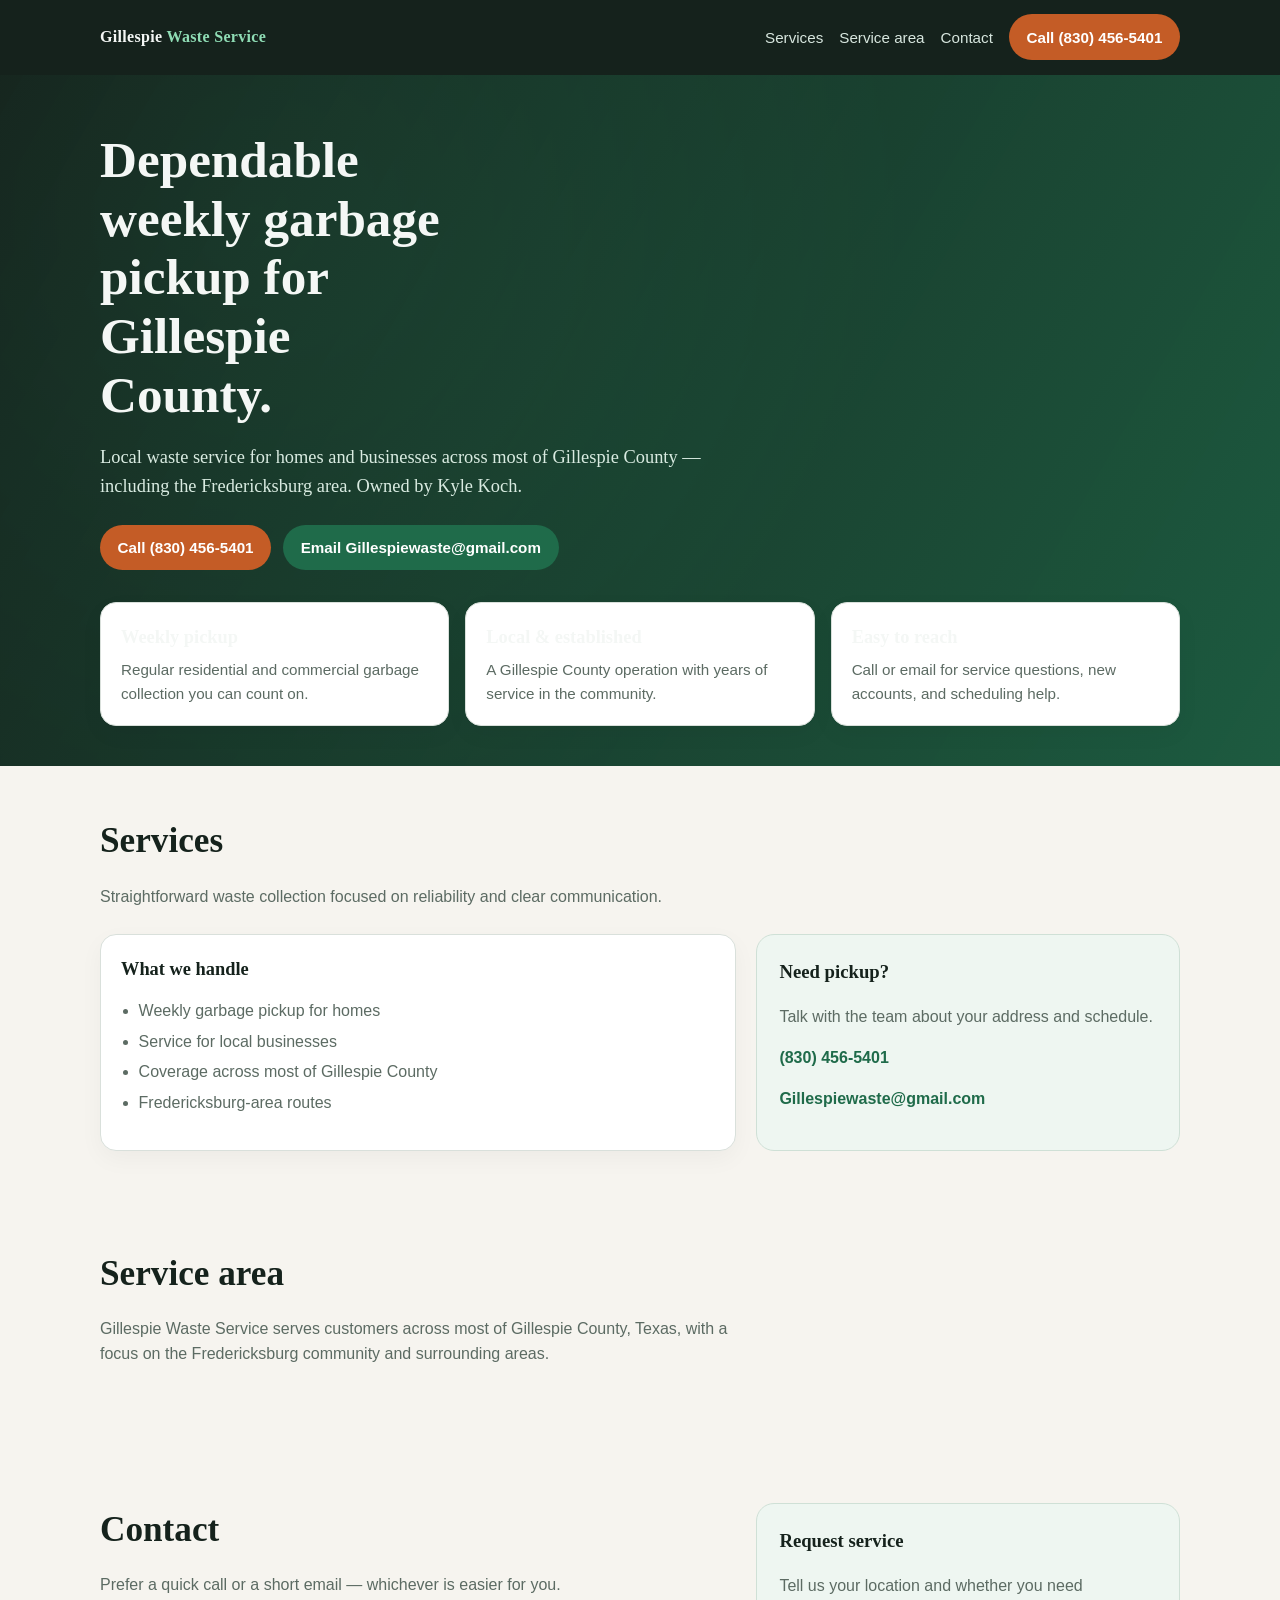
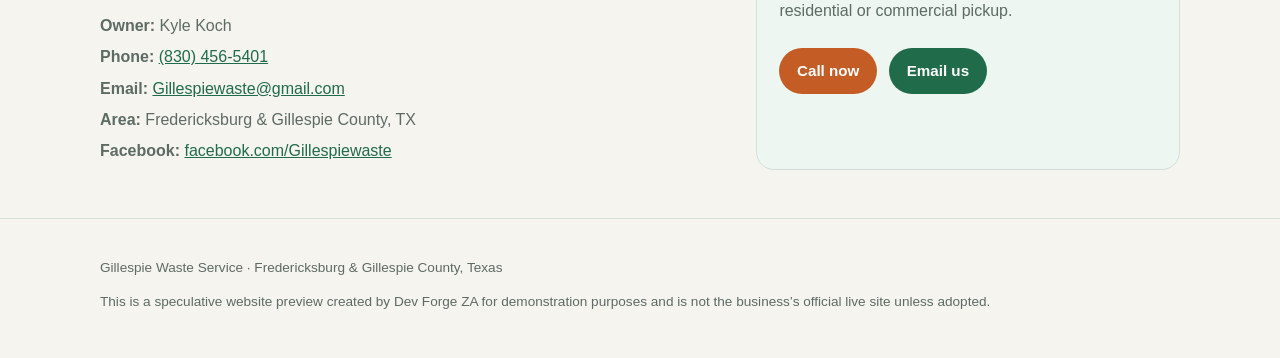
==== index.html @ 7aca895f "Add Gillespie Waste Service preview site" ====
<!DOCTYPE html>
<html lang="en">
<head>
  <meta charset="utf-8" />
  <meta name="viewport" content="width=device-width, initial-scale=1" />
  <title>Gillespie Waste Service | Fredericksburg &amp; Gillespie County, TX</title>
  <meta name="description" content="Reliable weekly garbage pickup for homes and businesses across most of Gillespie County. Call Gillespie Waste Service today." />
  <style>
    :root {
      --ink: #15221c;
      --muted: #5c6b63;
      --paper: #f6f4ef;
      --card: #ffffff;
      --line: #d9e0db;
      --green: #1f6b4a;
      --green-dark: #164d36;
      --accent: #c45c26;
    }
    * { box-sizing: border-box; }
    body {
      margin: 0;
      font-family: Georgia, "Times New Roman", serif;
      color: var(--ink);
      background: var(--paper);
      line-height: 1.55;
    }
    a { color: var(--green); }
    .wrap { width: min(1080px, calc(100% - 2rem)); margin: 0 auto; }
    header {
      background: var(--ink);
      color: #f4f7f5;
      position: sticky;
      top: 0;
      z-index: 10;
    }
    .nav {
      display: flex;
      align-items: center;
      justify-content: space-between;
      gap: 1rem;
      padding: 0.9rem 0;
    }
    .brand { font-weight: 700; letter-spacing: 0.02em; text-decoration: none; color: inherit; }
    .brand span { color: #8fddb5; }
    nav { display: flex; gap: 1rem; flex-wrap: wrap; align-items: center; }
    nav a { color: #d7e6de; text-decoration: none; font-family: Arial, Helvetica, sans-serif; font-size: 0.95rem; }
    .btn {
      display: inline-block;
      background: var(--accent);
      color: #fff !important;
      text-decoration: none;
      padding: 0.7rem 1.1rem;
      border-radius: 999px;
      font-family: Arial, Helvetica, sans-serif;
      font-weight: 700;
      font-size: 0.95rem;
    }
    .btn.secondary { background: var(--green); }
    .btn:hover { filter: brightness(1.05); }
    .hero {
      padding: 3.5rem 0 2.5rem;
      background:
        linear-gradient(120deg, rgba(21,34,28,0.92), rgba(31,107,74,0.78)),
        radial-gradient(circle at 20% 20%, #2f8a61, #15221c 55%);
      color: #f4f7f5;
    }
    .hero h1 {
      font-size: clamp(2rem, 4vw, 3.2rem);
      line-height: 1.15;
      margin: 0 0 1rem;
      max-width: 14ch;
    }
    .hero p { max-width: 38rem; font-size: 1.15rem; color: #d9ebe1; }
    .cta-row { display: flex; flex-wrap: wrap; gap: 0.75rem; margin-top: 1.5rem; }
    .grid {
      display: grid;
      grid-template-columns: repeat(3, 1fr);
      gap: 1rem;
      margin: 2rem 0 0;
    }
    .card {
      background: var(--card);
      border: 1px solid var(--line);
      border-radius: 16px;
      padding: 1.25rem;
      box-shadow: 0 8px 24px rgba(21,34,28,0.04);
    }
    .card h3 { margin: 0 0 0.4rem; font-size: 1.15rem; }
    .card p { margin: 0; color: var(--muted); font-family: Arial, Helvetica, sans-serif; font-size: 0.95rem; }
    section { padding: 3rem 0; }
    section h2 { margin: 0 0 0.75rem; font-size: clamp(1.6rem, 3vw, 2.2rem); }
    .lead { color: var(--muted); max-width: 40rem; font-family: Arial, Helvetica, sans-serif; }
    .two {
      display: grid;
      grid-template-columns: 1.2fr 0.8fr;
      gap: 1.25rem;
      margin-top: 1.5rem;
    }
    .list { margin: 1rem 0 0; padding-left: 1.1rem; font-family: Arial, Helvetica, sans-serif; color: var(--muted); }
    .list li { margin: 0.35rem 0; }
    .panel {
      background: #eef6f1;
      border: 1px solid #cfe0d6;
      border-radius: 18px;
      padding: 1.4rem;
    }
    .panel h3 { margin-top: 0; }
    .panel a { font-family: Arial, Helvetica, sans-serif; font-weight: 700; text-decoration: none; }
    .contact-lines { font-family: Arial, Helvetica, sans-serif; color: var(--muted); }
    .contact-lines p { margin: 0.4rem 0; }
    footer {
      border-top: 1px solid var(--line);
      padding: 1.5rem 0 2rem;
      color: var(--muted);
      font-family: Arial, Helvetica, sans-serif;
      font-size: 0.85rem;
    }
    @media (max-width: 800px) {
      .grid, .two { grid-template-columns: 1fr; }
      .nav { flex-direction: column; align-items: flex-start; }
    }
  </style>
</head>
<body>
  <header>
    <div class="wrap nav">
      <a class="brand" href="#top">Gillespie <span>Waste Service</span></a>
      <nav>
        <a href="#services">Services</a>
        <a href="#area">Service area</a>
        <a href="#contact">Contact</a>
        <a class="btn" href="tel:+18304565401">Call (830) 456-5401</a>
      </nav>
    </div>
  </header>

  <main id="top">
    <div class="hero">
      <div class="wrap">
        <h1>Dependable weekly garbage pickup for Gillespie County.</h1>
        <p>
          Local waste service for homes and businesses across most of Gillespie County —
          including the Fredericksburg area. Owned by Kyle Koch.
        </p>
        <div class="cta-row">
          <a class="btn" href="tel:+18304565401">Call (830) 456-5401</a>
          <a class="btn secondary" href="mailto:Gillespiewaste@gmail.com">Email Gillespiewaste@gmail.com</a>
        </div>
        <div class="grid">
          <div class="card">
            <h3>Weekly pickup</h3>
            <p>Regular residential and commercial garbage collection you can count on.</p>
          </div>
          <div class="card">
            <h3>Local &amp; established</h3>
            <p>A Gillespie County operation with years of service in the community.</p>
          </div>
          <div class="card">
            <h3>Easy to reach</h3>
            <p>Call or email for service questions, new accounts, and scheduling help.</p>
          </div>
        </div>
      </div>
    </div>

    <section id="services">
      <div class="wrap">
        <h2>Services</h2>
        <p class="lead">Straightforward waste collection focused on reliability and clear communication.</p>
        <div class="two">
          <div class="card">
            <h3>What we handle</h3>
            <ul class="list">
              <li>Weekly garbage pickup for homes</li>
              <li>Service for local businesses</li>
              <li>Coverage across most of Gillespie County</li>
              <li>Fredericksburg-area routes</li>
            </ul>
          </div>
          <div class="panel">
            <h3>Need pickup?</h3>
            <p class="contact-lines">Talk with the team about your address and schedule.</p>
            <p><a href="tel:+18304565401">(830) 456-5401</a></p>
            <p><a href="mailto:Gillespiewaste@gmail.com">Gillespiewaste@gmail.com</a></p>
          </div>
        </div>
      </div>
    </section>

    <section id="area">
      <div class="wrap">
        <h2>Service area</h2>
        <p class="lead">
          Gillespie Waste Service serves customers across most of Gillespie County, Texas,
          with a focus on the Fredericksburg community and surrounding areas.
        </p>
      </div>
    </section>

    <section id="contact">
      <div class="wrap two">
        <div>
          <h2>Contact</h2>
          <p class="lead">Prefer a quick call or a short email — whichever is easier for you.</p>
          <div class="contact-lines" style="margin-top:1rem;">
            <p><strong>Owner:</strong> Kyle Koch</p>
            <p><strong>Phone:</strong> <a href="tel:+18304565401">(830) 456-5401</a></p>
            <p><strong>Email:</strong> <a href="mailto:Gillespiewaste@gmail.com">Gillespiewaste@gmail.com</a></p>
            <p><strong>Area:</strong> Fredericksburg &amp; Gillespie County, TX</p>
            <p><strong>Facebook:</strong> <a href="https://www.facebook.com/Gillespiewaste" rel="noopener" target="_blank">facebook.com/Gillespiewaste</a></p>
          </div>
        </div>
        <div class="panel">
          <h3>Request service</h3>
          <p class="contact-lines">Tell us your location and whether you need residential or commercial pickup.</p>
          <div class="cta-row">
            <a class="btn" href="tel:+18304565401">Call now</a>
            <a class="btn secondary" href="mailto:Gillespiewaste@gmail.com?subject=Service%20inquiry">Email us</a>
          </div>
        </div>
      </div>
    </section>
  </main>

  <footer>
    <div class="wrap">
      <p>Gillespie Waste Service · Fredericksburg &amp; Gillespie County, Texas</p>
      <p>This is a speculative website preview created by Dev Forge ZA for demonstration purposes and is not the business’s official live site unless adopted.</p>
    </div>
  </footer>
</body>
</html>
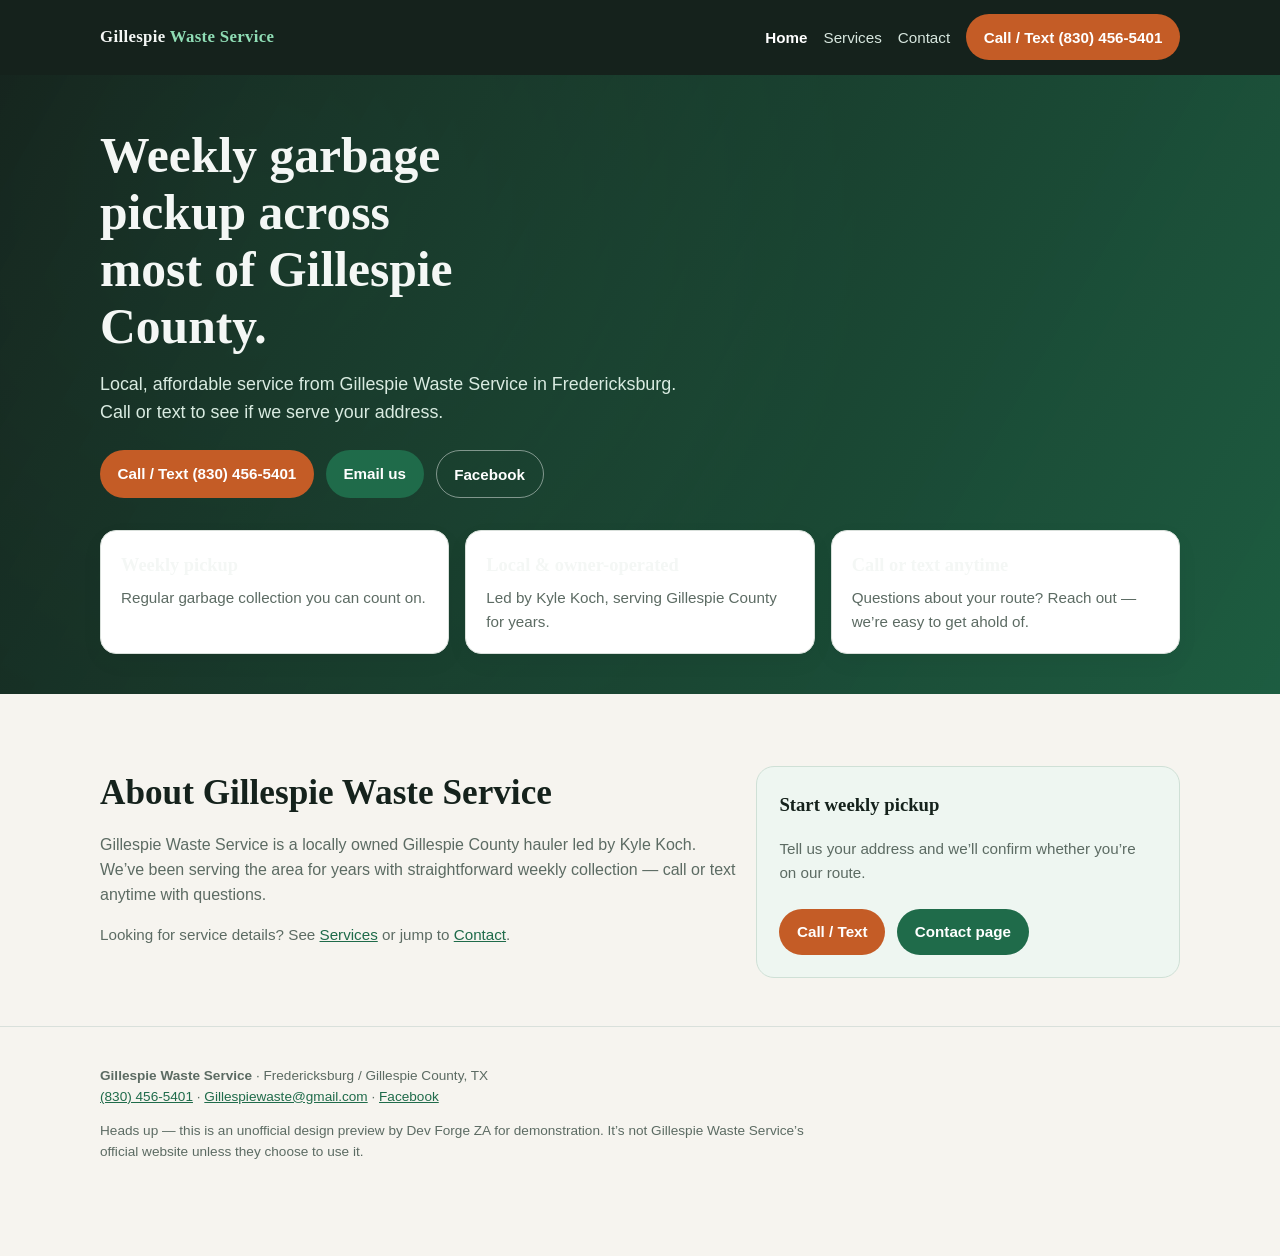
==== commit 2f37838c: "Ship 3-page Gillespie Waste Service GitHub Pages preview. Home, Services, and Contact with call/text" ====
--- a/index.html
+++ b/index.html
@@ -3,219 +3,56 @@
 <head>
   <meta charset="utf-8" />
   <meta name="viewport" content="width=device-width, initial-scale=1" />
-  <title>Gillespie Waste Service | Fredericksburg &amp; Gillespie County, TX</title>
-  <meta name="description" content="Reliable weekly garbage pickup for homes and businesses across most of Gillespie County. Call Gillespie Waste Service today." />
-  <style>
-    :root {
-      --ink: #15221c;
-      --muted: #5c6b63;
-      --paper: #f6f4ef;
-      --card: #ffffff;
-      --line: #d9e0db;
-      --green: #1f6b4a;
-      --green-dark: #164d36;
-      --accent: #c45c26;
-    }
-    * { box-sizing: border-box; }
-    body {
-      margin: 0;
-      font-family: Georgia, "Times New Roman", serif;
-      color: var(--ink);
-      background: var(--paper);
-      line-height: 1.55;
-    }
-    a { color: var(--green); }
-    .wrap { width: min(1080px, calc(100% - 2rem)); margin: 0 auto; }
-    header {
-      background: var(--ink);
-      color: #f4f7f5;
-      position: sticky;
-      top: 0;
-      z-index: 10;
-    }
-    .nav {
-      display: flex;
-      align-items: center;
-      justify-content: space-between;
-      gap: 1rem;
-      padding: 0.9rem 0;
-    }
-    .brand { font-weight: 700; letter-spacing: 0.02em; text-decoration: none; color: inherit; }
-    .brand span { color: #8fddb5; }
-    nav { display: flex; gap: 1rem; flex-wrap: wrap; align-items: center; }
-    nav a { color: #d7e6de; text-decoration: none; font-family: Arial, Helvetica, sans-serif; font-size: 0.95rem; }
-    .btn {
-      display: inline-block;
-      background: var(--accent);
-      color: #fff !important;
-      text-decoration: none;
-      padding: 0.7rem 1.1rem;
-      border-radius: 999px;
-      font-family: Arial, Helvetica, sans-serif;
-      font-weight: 700;
-      font-size: 0.95rem;
-    }
-    .btn.secondary { background: var(--green); }
-    .btn:hover { filter: brightness(1.05); }
-    .hero {
-      padding: 3.5rem 0 2.5rem;
-      background:
-        linear-gradient(120deg, rgba(21,34,28,0.92), rgba(31,107,74,0.78)),
-        radial-gradient(circle at 20% 20%, #2f8a61, #15221c 55%);
-      color: #f4f7f5;
-    }
-    .hero h1 {
-      font-size: clamp(2rem, 4vw, 3.2rem);
-      line-height: 1.15;
-      margin: 0 0 1rem;
-      max-width: 14ch;
-    }
-    .hero p { max-width: 38rem; font-size: 1.15rem; color: #d9ebe1; }
-    .cta-row { display: flex; flex-wrap: wrap; gap: 0.75rem; margin-top: 1.5rem; }
-    .grid {
-      display: grid;
-      grid-template-columns: repeat(3, 1fr);
-      gap: 1rem;
-      margin: 2rem 0 0;
-    }
-    .card {
-      background: var(--card);
-      border: 1px solid var(--line);
-      border-radius: 16px;
-      padding: 1.25rem;
-      box-shadow: 0 8px 24px rgba(21,34,28,0.04);
-    }
-    .card h3 { margin: 0 0 0.4rem; font-size: 1.15rem; }
-    .card p { margin: 0; color: var(--muted); font-family: Arial, Helvetica, sans-serif; font-size: 0.95rem; }
-    section { padding: 3rem 0; }
-    section h2 { margin: 0 0 0.75rem; font-size: clamp(1.6rem, 3vw, 2.2rem); }
-    .lead { color: var(--muted); max-width: 40rem; font-family: Arial, Helvetica, sans-serif; }
-    .two {
-      display: grid;
-      grid-template-columns: 1.2fr 0.8fr;
-      gap: 1.25rem;
-      margin-top: 1.5rem;
-    }
-    .list { margin: 1rem 0 0; padding-left: 1.1rem; font-family: Arial, Helvetica, sans-serif; color: var(--muted); }
-    .list li { margin: 0.35rem 0; }
-    .panel {
-      background: #eef6f1;
-      border: 1px solid #cfe0d6;
-      border-radius: 18px;
-      padding: 1.4rem;
-    }
-    .panel h3 { margin-top: 0; }
-    .panel a { font-family: Arial, Helvetica, sans-serif; font-weight: 700; text-decoration: none; }
-    .contact-lines { font-family: Arial, Helvetica, sans-serif; color: var(--muted); }
-    .contact-lines p { margin: 0.4rem 0; }
-    footer {
-      border-top: 1px solid var(--line);
-      padding: 1.5rem 0 2rem;
-      color: var(--muted);
-      font-family: Arial, Helvetica, sans-serif;
-      font-size: 0.85rem;
-    }
-    @media (max-width: 800px) {
-      .grid, .two { grid-template-columns: 1fr; }
-      .nav { flex-direction: column; align-items: flex-start; }
-    }
-  </style>
+  <title>Gillespie Waste Service | Weekly Pickup in Gillespie County, TX</title>
+  <meta name="description" content="Weekly garbage pickup across most of Gillespie County. Call or text Gillespie Waste Service in Fredericksburg, TX." />
+  <meta property="og:title" content="Gillespie Waste Service | Gillespie County, TX" />
+  <meta property="og:description" content="Weekly garbage pickup across most of Gillespie County. Call or text Gillespie Waste Service in Fredericksburg, TX." />
+  <meta property="og:type" content="website" />
+  <link rel="icon" href="data:image/svg+xml,%3Csvg xmlns='http://www.w3.org/2000/svg' viewBox='0 0 64 64'%3E%3Crect width='64' height='64' rx='12' fill='%231f6b4a'/%3E%3Ctext x='32' y='42' text-anchor='middle' font-size='28' fill='white' font-family='Georgia'%3EG%3C/text%3E%3C/svg%3E" />
+  <link rel="stylesheet" href="css/styles.css" />
 </head>
 <body>
   <header>
     <div class="wrap nav">
-      <a class="brand" href="#top">Gillespie <span>Waste Service</span></a>
+      <a class="brand" href="index.html">Gillespie <span>Waste Service</span></a>
       <nav>
-        <a href="#services">Services</a>
-        <a href="#area">Service area</a>
-        <a href="#contact">Contact</a>
-        <a class="btn" href="tel:+18304565401">Call (830) 456-5401</a>
+        <a href="index.html" aria-current="page">Home</a>
+        <a href="services.html">Services</a>
+        <a href="contact.html">Contact</a>
+        <a class="btn" href="tel:+18304565401">Call / Text (830) 456-5401</a>
       </nav>
     </div>
   </header>
-
-  <main id="top">
+  <main>
     <div class="hero">
       <div class="wrap">
-        <h1>Dependable weekly garbage pickup for Gillespie County.</h1>
-        <p>
-          Local waste service for homes and businesses across most of Gillespie County —
-          including the Fredericksburg area. Owned by Kyle Koch.
-        </p>
+        <h1>Weekly garbage pickup across most of Gillespie County.</h1>
+        <p>Local, affordable service from Gillespie Waste Service in Fredericksburg. Call or text to see if we serve your address.</p>
         <div class="cta-row">
-          <a class="btn" href="tel:+18304565401">Call (830) 456-5401</a>
-          <a class="btn secondary" href="mailto:Gillespiewaste@gmail.com">Email Gillespiewaste@gmail.com</a>
+          <a class="btn" href="tel:+18304565401">Call / Text (830) 456-5401</a>
+          <a class="btn secondary" href="mailto:Gillespiewaste@gmail.com">Email us</a>
+          <a class="btn ghost" href="https://www.facebook.com/Gillespiewaste/" target="_blank" rel="noopener">Facebook</a>
         </div>
-        <div class="grid">
-          <div class="card">
-            <h3>Weekly pickup</h3>
-            <p>Regular residential and commercial garbage collection you can count on.</p>
-          </div>
-          <div class="card">
-            <h3>Local &amp; established</h3>
-            <p>A Gillespie County operation with years of service in the community.</p>
-          </div>
-          <div class="card">
-            <h3>Easy to reach</h3>
-            <p>Call or email for service questions, new accounts, and scheduling help.</p>
-          </div>
+        <div class="trust">
+          <div class="card"><h3>Weekly pickup</h3><p>Regular garbage collection you can count on.</p></div>
+          <div class="card"><h3>Local &amp; owner-operated</h3><p>Led by Kyle Koch, serving Gillespie County for years.</p></div>
+          <div class="card"><h3>Call or text anytime</h3><p>Questions about your route? Reach out — we’re easy to get ahold of.</p></div>
         </div>
       </div>
     </div>
-
-    <section id="services">
-      <div class="wrap">
-        <h2>Services</h2>
-        <p class="lead">Straightforward waste collection focused on reliability and clear communication.</p>
-        <div class="two">
-          <div class="card">
-            <h3>What we handle</h3>
-            <ul class="list">
-              <li>Weekly garbage pickup for homes</li>
-              <li>Service for local businesses</li>
-              <li>Coverage across most of Gillespie County</li>
-              <li>Fredericksburg-area routes</li>
-            </ul>
-          </div>
-          <div class="panel">
-            <h3>Need pickup?</h3>
-            <p class="contact-lines">Talk with the team about your address and schedule.</p>
-            <p><a href="tel:+18304565401">(830) 456-5401</a></p>
-            <p><a href="mailto:Gillespiewaste@gmail.com">Gillespiewaste@gmail.com</a></p>
-          </div>
-        </div>
-      </div>
-    </section>
-
-    <section id="area">
-      <div class="wrap">
-        <h2>Service area</h2>
-        <p class="lead">
-          Gillespie Waste Service serves customers across most of Gillespie County, Texas,
-          with a focus on the Fredericksburg community and surrounding areas.
-        </p>
-      </div>
-    </section>
-
-    <section id="contact">
+    <section>
       <div class="wrap two">
         <div>
-          <h2>Contact</h2>
-          <p class="lead">Prefer a quick call or a short email — whichever is easier for you.</p>
-          <div class="contact-lines" style="margin-top:1rem;">
-            <p><strong>Owner:</strong> Kyle Koch</p>
-            <p><strong>Phone:</strong> <a href="tel:+18304565401">(830) 456-5401</a></p>
-            <p><strong>Email:</strong> <a href="mailto:Gillespiewaste@gmail.com">Gillespiewaste@gmail.com</a></p>
-            <p><strong>Area:</strong> Fredericksburg &amp; Gillespie County, TX</p>
-            <p><strong>Facebook:</strong> <a href="https://www.facebook.com/Gillespiewaste" rel="noopener" target="_blank">facebook.com/Gillespiewaste</a></p>
-          </div>
+          <h2>About Gillespie Waste Service</h2>
+          <p class="lead">Gillespie Waste Service is a locally owned Gillespie County hauler led by Kyle Koch. We’ve been serving the area for years with straightforward weekly collection — call or text anytime with questions.</p>
+          <p class="note" style="margin-top:1rem;">Looking for service details? See <a href="services.html">Services</a> or jump to <a href="contact.html">Contact</a>.</p>
         </div>
         <div class="panel">
-          <h3>Request service</h3>
-          <p class="contact-lines">Tell us your location and whether you need residential or commercial pickup.</p>
+          <h3>Start weekly pickup</h3>
+          <p class="note">Tell us your address and we’ll confirm whether you’re on our route.</p>
           <div class="cta-row">
-            <a class="btn" href="tel:+18304565401">Call now</a>
-            <a class="btn secondary" href="mailto:Gillespiewaste@gmail.com?subject=Service%20inquiry">Email us</a>
+            <a class="btn" href="tel:+18304565401">Call / Text</a>
+            <a class="btn secondary" href="contact.html">Contact page</a>
           </div>
         </div>
       </div>
@@ -224,9 +61,16 @@
 
   <footer>
     <div class="wrap">
-      <p>Gillespie Waste Service · Fredericksburg &amp; Gillespie County, Texas</p>
-      <p>This is a speculative website preview created by Dev Forge ZA for demonstration purposes and is not the business’s official live site unless adopted.</p>
+      <p><strong>Gillespie Waste Service</strong> · Fredericksburg / Gillespie County, TX<br>
+      <a href="tel:+18304565401">(830) 456-5401</a> ·
+      <a href="mailto:Gillespiewaste@gmail.com">Gillespiewaste@gmail.com</a> ·
+      <a href="https://www.facebook.com/Gillespiewaste/" target="_blank" rel="noopener">Facebook</a></p>
+      <p class="footer-disclaimer">Heads up — this is an unofficial design preview by Dev Forge ZA for demonstration. It’s not Gillespie Waste Service’s official website unless they choose to use it.</p>
     </div>
   </footer>
+  <div class="sticky-call" aria-label="Quick contact">
+    <a href="tel:+18304565401">Call / Text</a>
+    <a class="secondary" href="mailto:Gillespiewaste@gmail.com">Email</a>
+  </div>
 </body>
 </html>
--- a/css/styles.css
+++ b/css/styles.css
@@ -0,0 +1,168 @@
+/* Gillespie Waste Service — shared styles */
+:root {
+  --ink: #15221c;
+  --muted: #5c6b63;
+  --paper: #f6f4ef;
+  --card: #ffffff;
+  --line: #d9e0db;
+  --green: #1f6b4a;
+  --green-dark: #164d36;
+  --accent: #c45c26;
+}
+* { box-sizing: border-box; }
+body {
+  margin: 0;
+  font-family: "Source Sans 3", Arial, Helvetica, sans-serif;
+  color: var(--ink);
+  background: var(--paper);
+  line-height: 1.55;
+}
+h1, h2, h3, .brand {
+  font-family: Georgia, "Times New Roman", serif;
+}
+a { color: var(--green); }
+.wrap { width: min(1080px, calc(100% - 2rem)); margin: 0 auto; }
+header {
+  background: var(--ink);
+  color: #f4f7f5;
+  position: sticky;
+  top: 0;
+  z-index: 10;
+}
+.nav {
+  display: flex;
+  align-items: center;
+  justify-content: space-between;
+  gap: 1rem;
+  padding: 0.9rem 0;
+}
+.brand { font-weight: 700; letter-spacing: 0.02em; text-decoration: none; color: inherit; font-size: 1.05rem; }
+.brand span { color: #8fddb5; }
+nav { display: flex; gap: 1rem; flex-wrap: wrap; align-items: center; }
+nav a { color: #d7e6de; text-decoration: none; font-size: 0.95rem; }
+nav a[aria-current="page"] { color: #fff; font-weight: 700; }
+.btn {
+  display: inline-block;
+  background: var(--accent);
+  color: #fff !important;
+  text-decoration: none;
+  padding: 0.7rem 1.1rem;
+  border-radius: 999px;
+  font-weight: 700;
+  font-size: 0.95rem;
+  border: none;
+}
+.btn.secondary { background: var(--green); }
+.btn.ghost {
+  background: transparent;
+  border: 1px solid rgba(255,255,255,0.45);
+  color: #fff !important;
+}
+.btn:hover { filter: brightness(1.05); }
+.hero {
+  padding: 3.25rem 0 2.5rem;
+  background:
+    linear-gradient(120deg, rgba(21,34,28,0.94), rgba(31,107,74,0.8)),
+    radial-gradient(circle at 20% 20%, #2f8a61, #15221c 55%);
+  color: #f4f7f5;
+}
+.hero h1 {
+  font-size: clamp(2rem, 4vw, 3.1rem);
+  line-height: 1.15;
+  margin: 0 0 1rem;
+  max-width: 16ch;
+}
+.hero p { max-width: 38rem; font-size: 1.12rem; color: #d9ebe1; margin: 0; }
+.cta-row { display: flex; flex-wrap: wrap; gap: 0.75rem; margin-top: 1.5rem; }
+.trust {
+  display: grid;
+  grid-template-columns: repeat(3, 1fr);
+  gap: 1rem;
+  margin: 2rem 0 0;
+}
+.card {
+  background: var(--card);
+  border: 1px solid var(--line);
+  border-radius: 16px;
+  padding: 1.25rem;
+  box-shadow: 0 8px 24px rgba(21,34,28,0.04);
+}
+.card h3 { margin: 0 0 0.4rem; font-size: 1.15rem; }
+.card p { margin: 0; color: var(--muted); font-size: 0.95rem; }
+section { padding: 3rem 0; }
+section h2 { margin: 0 0 0.75rem; font-size: clamp(1.6rem, 3vw, 2.2rem); }
+.lead { color: var(--muted); max-width: 42rem; margin: 0; }
+.two {
+  display: grid;
+  grid-template-columns: 1.2fr 0.8fr;
+  gap: 1.25rem;
+  margin-top: 1.5rem;
+}
+.list { margin: 1rem 0 0; padding-left: 1.1rem; color: var(--muted); }
+.list li { margin: 0.4rem 0; }
+.panel {
+  background: #eef6f1;
+  border: 1px solid #cfe0d6;
+  border-radius: 18px;
+  padding: 1.4rem;
+}
+.panel h3 { margin-top: 0; }
+.panel a { font-weight: 700; text-decoration: none; }
+.note { color: var(--muted); font-size: 0.95rem; }
+.steps { counter-reset: step; list-style: none; padding: 0; margin: 1.25rem 0 0; }
+.steps li {
+  counter-increment: step;
+  position: relative;
+  padding: 0.85rem 0 0.85rem 3rem;
+  border-bottom: 1px solid var(--line);
+  color: var(--muted);
+}
+.steps li::before {
+  content: counter(step);
+  position: absolute;
+  left: 0;
+  top: 0.75rem;
+  width: 2rem;
+  height: 2rem;
+  border-radius: 50%;
+  background: var(--green);
+  color: #fff;
+  display: grid;
+  place-items: center;
+  font-weight: 700;
+  font-size: 0.9rem;
+}
+.contact-lines p { margin: 0.45rem 0; color: var(--muted); }
+.contact-lines strong { color: var(--ink); }
+footer {
+  border-top: 1px solid var(--line);
+  padding: 1.5rem 0 5rem;
+  color: var(--muted);
+  font-size: 0.85rem;
+}
+.footer-disclaimer { margin-top: 0.75rem; max-width: 46rem; }
+.sticky-call {
+  position: fixed;
+  left: 0; right: 0; bottom: 0;
+  display: none;
+  gap: 0.5rem;
+  padding: 0.65rem 0.85rem;
+  background: rgba(21,34,28,0.96);
+  z-index: 20;
+}
+.sticky-call a {
+  flex: 1;
+  text-align: center;
+  text-decoration: none;
+  color: #fff;
+  background: var(--accent);
+  padding: 0.75rem;
+  border-radius: 10px;
+  font-weight: 700;
+}
+.sticky-call a.secondary { background: var(--green); }
+@media (max-width: 800px) {
+  .trust, .two { grid-template-columns: 1fr; }
+  .nav { flex-direction: column; align-items: flex-start; }
+  .sticky-call { display: flex; }
+}
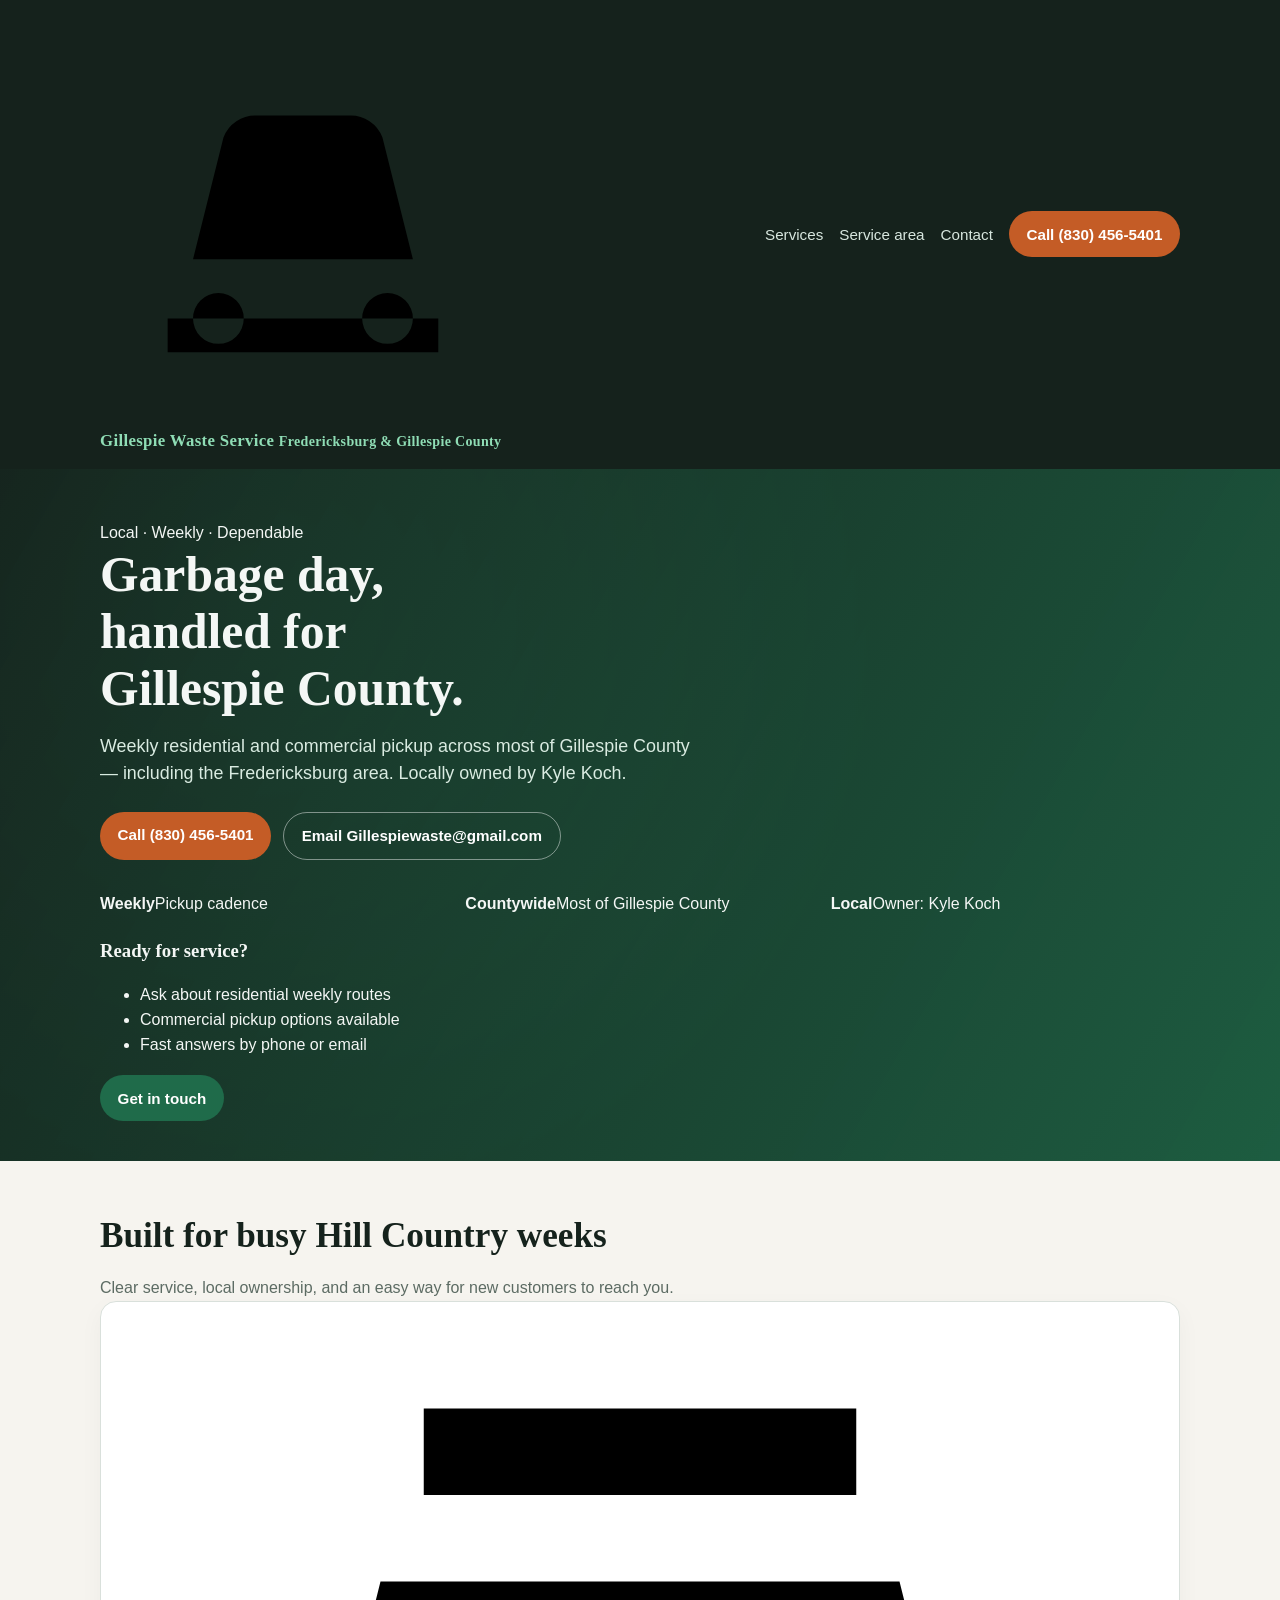
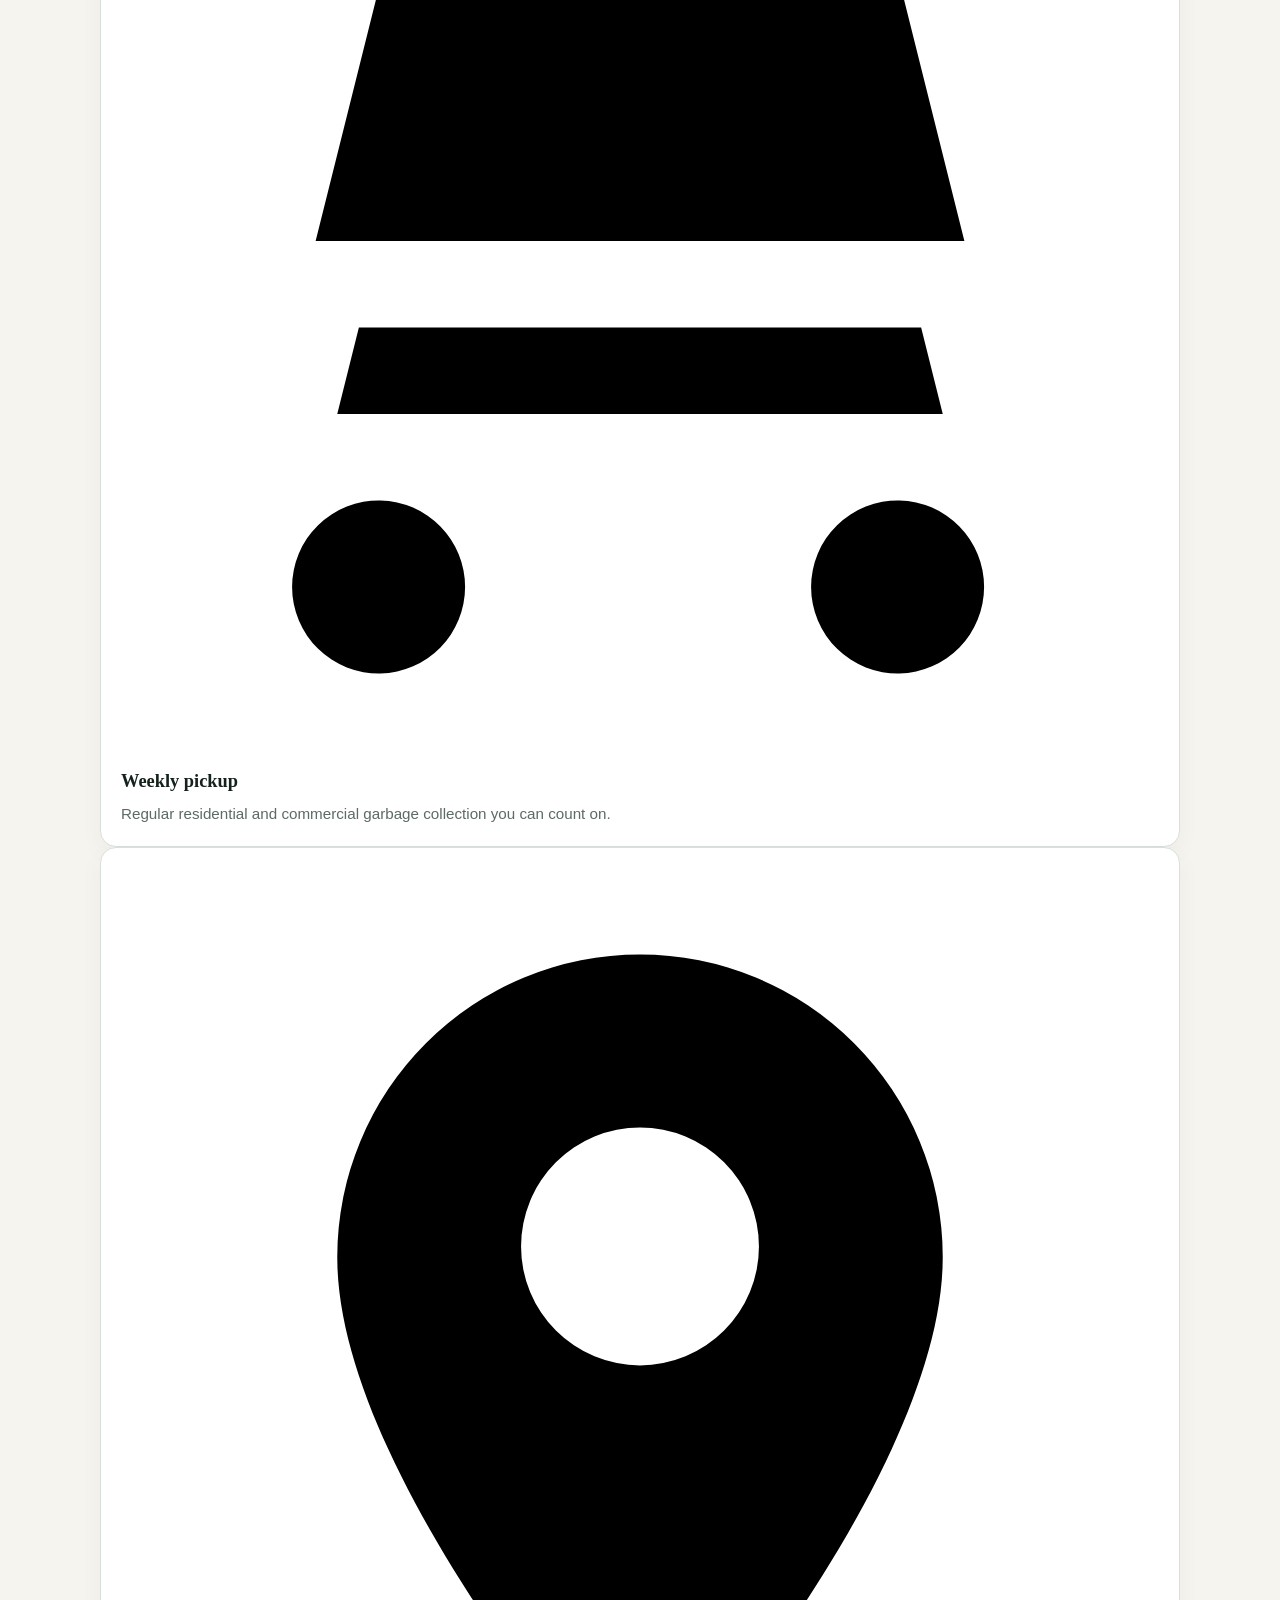
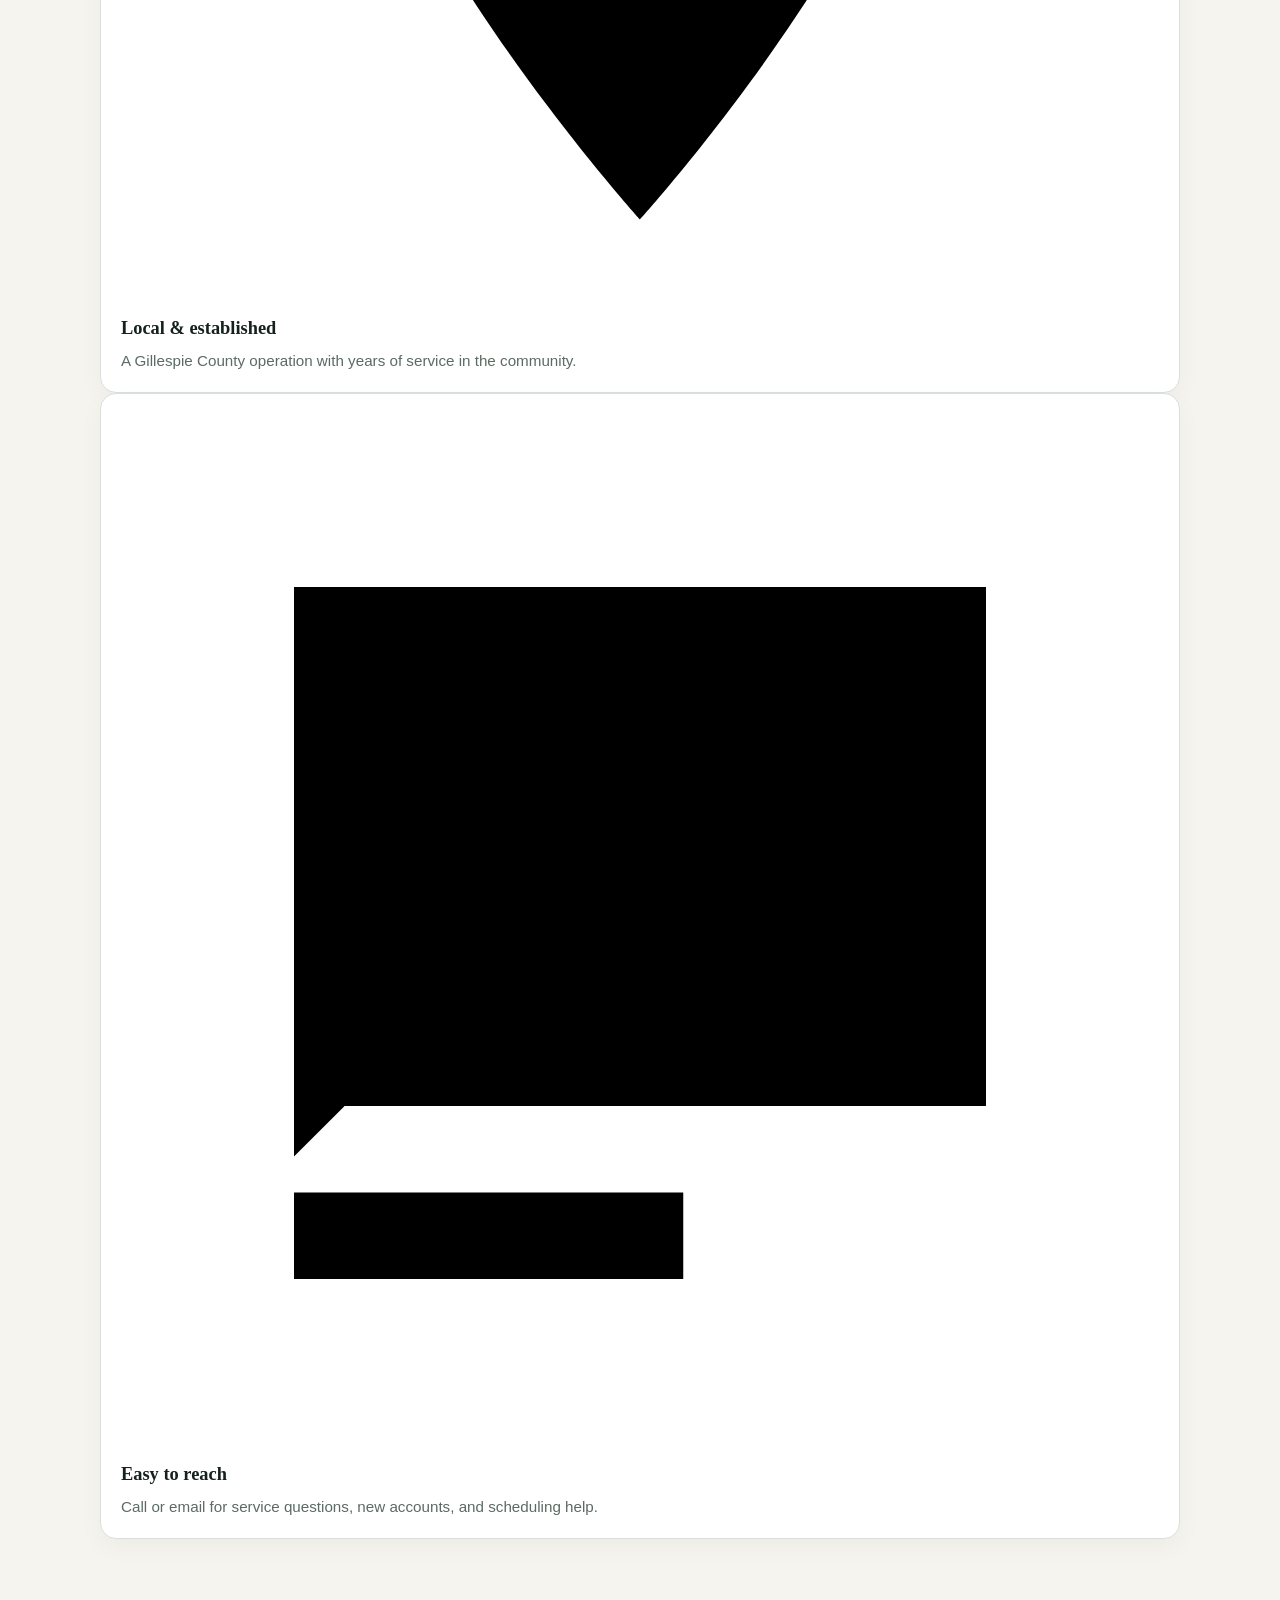
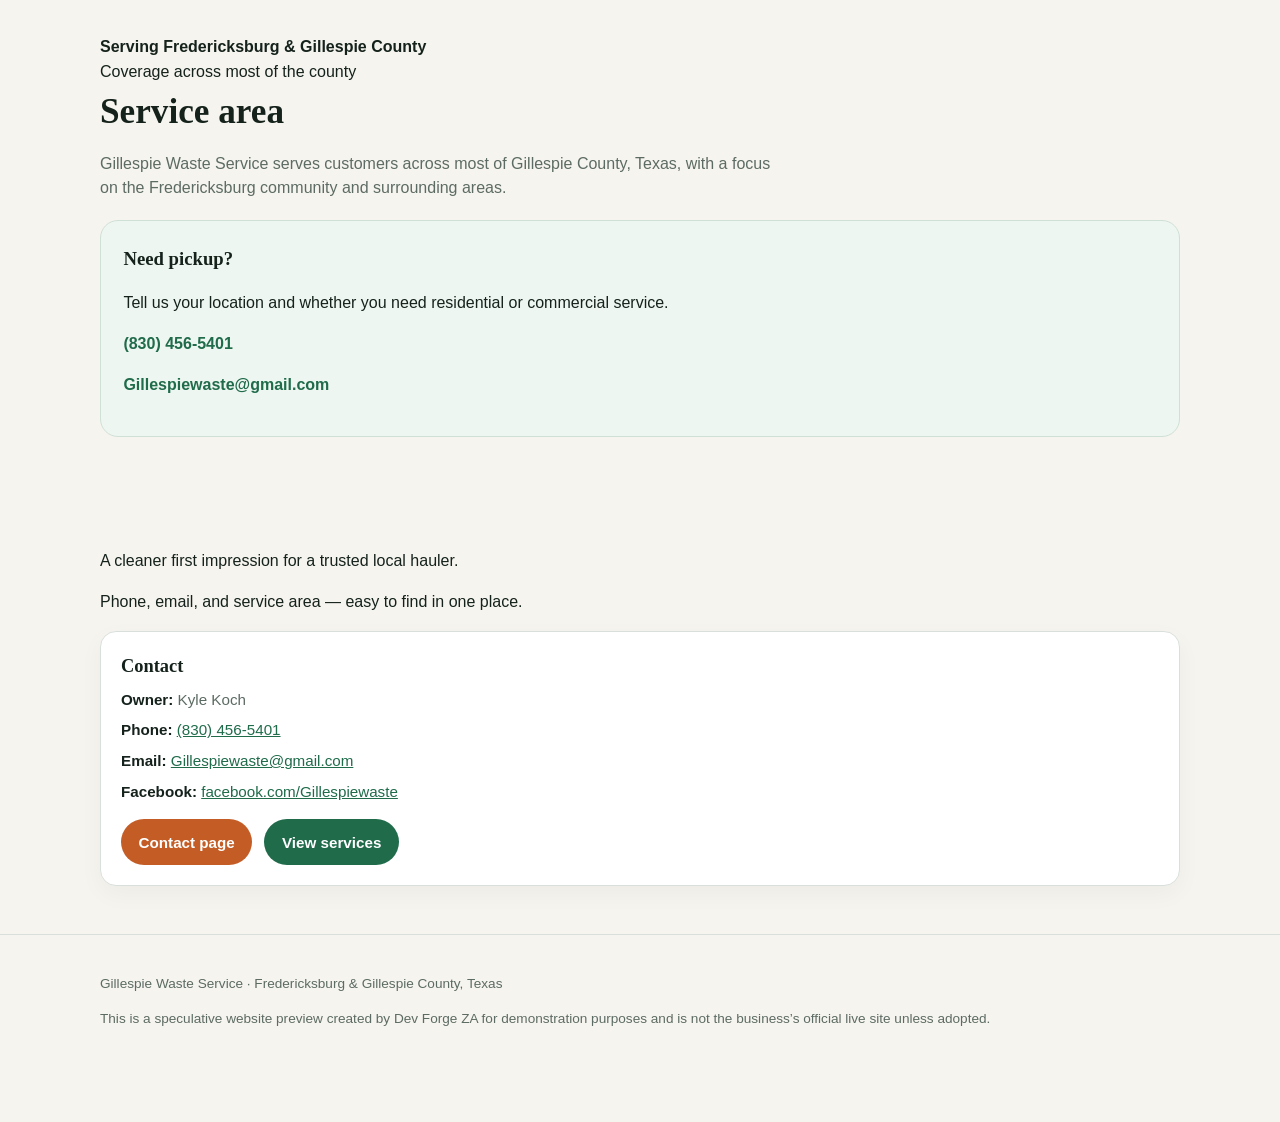
==== commit b3d9e210: "Upgrade Gillespie preview visuals" ====
--- a/index.html
+++ b/index.html
@@ -3,56 +3,130 @@
 <head>
   <meta charset="utf-8" />
   <meta name="viewport" content="width=device-width, initial-scale=1" />
-  <title>Gillespie Waste Service | Weekly Pickup in Gillespie County, TX</title>
-  <meta name="description" content="Weekly garbage pickup across most of Gillespie County. Call or text Gillespie Waste Service in Fredericksburg, TX." />
-  <meta property="og:title" content="Gillespie Waste Service | Gillespie County, TX" />
-  <meta property="og:description" content="Weekly garbage pickup across most of Gillespie County. Call or text Gillespie Waste Service in Fredericksburg, TX." />
-  <meta property="og:type" content="website" />
-  <link rel="icon" href="data:image/svg+xml,%3Csvg xmlns='http://www.w3.org/2000/svg' viewBox='0 0 64 64'%3E%3Crect width='64' height='64' rx='12' fill='%231f6b4a'/%3E%3Ctext x='32' y='42' text-anchor='middle' font-size='28' fill='white' font-family='Georgia'%3EG%3C/text%3E%3C/svg%3E" />
+  <title>Gillespie Waste Service | Fredericksburg & Gillespie County, TX</title>
+  <meta name="description" content="Reliable weekly garbage pickup for homes and businesses across most of Gillespie County. Call Gillespie Waste Service today." />
   <link rel="stylesheet" href="css/styles.css" />
 </head>
 <body>
   <header>
     <div class="wrap nav">
-      <a class="brand" href="index.html">Gillespie <span>Waste Service</span></a>
+      <a class="brand" href="index.html">
+        <span class="brand-mark" aria-hidden="true">
+          <svg viewBox="0 0 24 24"><path d="M4 18h16v2H4zm1.5-3.5 1.8-7.2A2 2 0 0 1 9.25 6h5.5a2 2 0 0 1 1.95 1.3L18.5 14.5H5.5zM7 16.5a1.5 1.5 0 1 0 0 3 1.5 1.5 0 0 0 0-3zm10 0a1.5 1.5 0 1 0 0 3 1.5 1.5 0 0 0 0-3z"/></svg>
+        </span>
+        <span>
+          <strong>Gillespie Waste Service</strong>
+          <small>Fredericksburg &amp; Gillespie County</small>
+        </span>
+      </a>
       <nav>
-        <a href="index.html" aria-current="page">Home</a>
         <a href="services.html">Services</a>
+        <a href="#area">Service area</a>
         <a href="contact.html">Contact</a>
-        <a class="btn" href="tel:+18304565401">Call / Text (830) 456-5401</a>
+        <a class="btn" href="tel:+18304565401">Call (830) 456-5401</a>
       </nav>
     </div>
   </header>
+
   <main>
-    <div class="hero">
+    <section class="hero">
+      <div class="wrap hero-grid">
+        <div>
+          <div class="eyebrow">Local · Weekly · Dependable</div>
+          <h1>Garbage day, handled for Gillespie County.</h1>
+          <p>
+            Weekly residential and commercial pickup across most of Gillespie County —
+            including the Fredericksburg area. Locally owned by Kyle Koch.
+          </p>
+          <div class="cta-row">
+            <a class="btn" href="tel:+18304565401">Call (830) 456-5401</a>
+            <a class="btn ghost" href="mailto:Gillespiewaste@gmail.com">Email Gillespiewaste@gmail.com</a>
+          </div>
+          <div class="trust">
+            <div><strong>Weekly</strong><span>Pickup cadence</span></div>
+            <div><strong>Countywide</strong><span>Most of Gillespie County</span></div>
+            <div><strong>Local</strong><span>Owner: Kyle Koch</span></div>
+          </div>
+        </div>
+        <aside class="hero-card">
+          <h3>Ready for service?</h3>
+          <ul>
+            <li>Ask about residential weekly routes</li>
+            <li>Commercial pickup options available</li>
+            <li>Fast answers by phone or email</li>
+          </ul>
+          <div class="cta-row" style="margin-top:1.1rem;">
+            <a class="btn secondary" href="contact.html">Get in touch</a>
+          </div>
+        </aside>
+      </div>
+    </section>
+
+    <section>
       <div class="wrap">
-        <h1>Weekly garbage pickup across most of Gillespie County.</h1>
-        <p>Local, affordable service from Gillespie Waste Service in Fredericksburg. Call or text to see if we serve your address.</p>
-        <div class="cta-row">
-          <a class="btn" href="tel:+18304565401">Call / Text (830) 456-5401</a>
-          <a class="btn secondary" href="mailto:Gillespiewaste@gmail.com">Email us</a>
-          <a class="btn ghost" href="https://www.facebook.com/Gillespiewaste/" target="_blank" rel="noopener">Facebook</a>
-        </div>
-        <div class="trust">
-          <div class="card"><h3>Weekly pickup</h3><p>Regular garbage collection you can count on.</p></div>
-          <div class="card"><h3>Local &amp; owner-operated</h3><p>Led by Kyle Koch, serving Gillespie County for years.</p></div>
-          <div class="card"><h3>Call or text anytime</h3><p>Questions about your route? Reach out — we’re easy to get ahold of.</p></div>
+        <h2>Built for busy Hill Country weeks</h2>
+        <p class="lead">Clear service, local ownership, and an easy way for new customers to reach you.</p>
+        <div class="feature-grid">
+          <article class="card">
+            <div class="icon" aria-hidden="true"><svg viewBox="0 0 24 24"><path d="M7 2h10v2H7zm-1 4h12l1.5 6H4.5zm-.5 8h13l.5 2H5zM6 18a2 2 0 1 0 .001 3.999A2 2 0 0 0 6 18zm12 0a2 2 0 1 0 .001 3.999A2 2 0 0 0 18 18z"/></svg></div>
+            <h3>Weekly pickup</h3>
+            <p>Regular residential and commercial garbage collection you can count on.</p>
+          </article>
+          <article class="card">
+            <div class="icon" aria-hidden="true"><svg viewBox="0 0 24 24"><path d="M12 2a7 7 0 0 1 7 7c0 5.25-7 13-7 13S5 14.25 5 9a7 7 0 0 1 7-7zm0 9.5A2.5 2.5 0 1 0 12 6a2.5 2.5 0 0 0 0 5.5z"/></svg></div>
+            <h3>Local &amp; established</h3>
+            <p>A Gillespie County operation with years of service in the community.</p>
+          </article>
+          <article class="card">
+            <div class="icon" aria-hidden="true"><svg viewBox="0 0 24 24"><path d="M4 4h16v12H5.17L4 17.17V4zm0 14h9v2H4z"/></svg></div>
+            <h3>Easy to reach</h3>
+            <p>Call or email for service questions, new accounts, and scheduling help.</p>
+          </article>
         </div>
       </div>
-    </div>
+    </section>
+
+    <section class="band" id="area">
+      <div class="wrap split">
+        <div class="photo-panel">
+          <div class="caption">
+            <strong>Serving Fredericksburg &amp; Gillespie County</strong>
+            <div class="muted">Coverage across most of the county</div>
+          </div>
+        </div>
+        <div>
+          <h2>Service area</h2>
+          <p class="lead">
+            Gillespie Waste Service serves customers across most of Gillespie County, Texas,
+            with a focus on the Fredericksburg community and surrounding areas.
+          </p>
+          <div class="panel" style="margin-top:1.2rem;">
+            <h3>Need pickup?</h3>
+            <p>Tell us your location and whether you need residential or commercial service.</p>
+            <p><a href="tel:+18304565401">(830) 456-5401</a></p>
+            <p><a href="mailto:Gillespiewaste@gmail.com">Gillespiewaste@gmail.com</a></p>
+          </div>
+        </div>
+      </div>
+    </section>
+
     <section>
-      <div class="wrap two">
+      <div class="wrap split">
         <div>
-          <h2>About Gillespie Waste Service</h2>
-          <p class="lead">Gillespie Waste Service is a locally owned Gillespie County hauler led by Kyle Koch. We’ve been serving the area for years with straightforward weekly collection — call or text anytime with questions.</p>
-          <p class="note" style="margin-top:1rem;">Looking for service details? See <a href="services.html">Services</a> or jump to <a href="contact.html">Contact</a>.</p>
+          <p class="quote">A cleaner first impression for a trusted local hauler.</p>
+          <p class="muted">Phone, email, and service area — easy to find in one place.</p>
         </div>
-        <div class="panel">
-          <h3>Start weekly pickup</h3>
-          <p class="note">Tell us your address and we’ll confirm whether you’re on our route.</p>
-          <div class="cta-row">
-            <a class="btn" href="tel:+18304565401">Call / Text</a>
-            <a class="btn secondary" href="contact.html">Contact page</a>
+        <div class="card">
+          <h3>Contact</h3>
+          <div class="contact-lines muted">
+            <p><strong>Owner:</strong> Kyle Koch</p>
+            <p><strong>Phone:</strong> <a href="tel:+18304565401">(830) 456-5401</a></p>
+            <p><strong>Email:</strong> <a href="mailto:Gillespiewaste@gmail.com">Gillespiewaste@gmail.com</a></p>
+            <p><strong>Facebook:</strong> <a href="https://www.facebook.com/Gillespiewaste" target="_blank" rel="noopener">facebook.com/Gillespiewaste</a></p>
+          </div>
+          <div class="cta-row" style="margin-top:1rem;">
+            <a class="btn" href="contact.html">Contact page</a>
+            <a class="btn secondary" href="services.html">View services</a>
           </div>
         </div>
       </div>
@@ -61,16 +135,9 @@
 
   <footer>
     <div class="wrap">
-      <p><strong>Gillespie Waste Service</strong> · Fredericksburg / Gillespie County, TX<br>
-      <a href="tel:+18304565401">(830) 456-5401</a> ·
-      <a href="mailto:Gillespiewaste@gmail.com">Gillespiewaste@gmail.com</a> ·
-      <a href="https://www.facebook.com/Gillespiewaste/" target="_blank" rel="noopener">Facebook</a></p>
-      <p class="footer-disclaimer">Heads up — this is an unofficial design preview by Dev Forge ZA for demonstration. It’s not Gillespie Waste Service’s official website unless they choose to use it.</p>
+      <p>Gillespie Waste Service · Fredericksburg &amp; Gillespie County, Texas</p>
+      <p>This is a speculative website preview created by Dev Forge ZA for demonstration purposes and is not the business’s official live site unless adopted.</p>
     </div>
   </footer>
-  <div class="sticky-call" aria-label="Quick contact">
-    <a href="tel:+18304565401">Call / Text</a>
-    <a class="secondary" href="mailto:Gillespiewaste@gmail.com">Email</a>
-  </div>
 </body>
 </html>
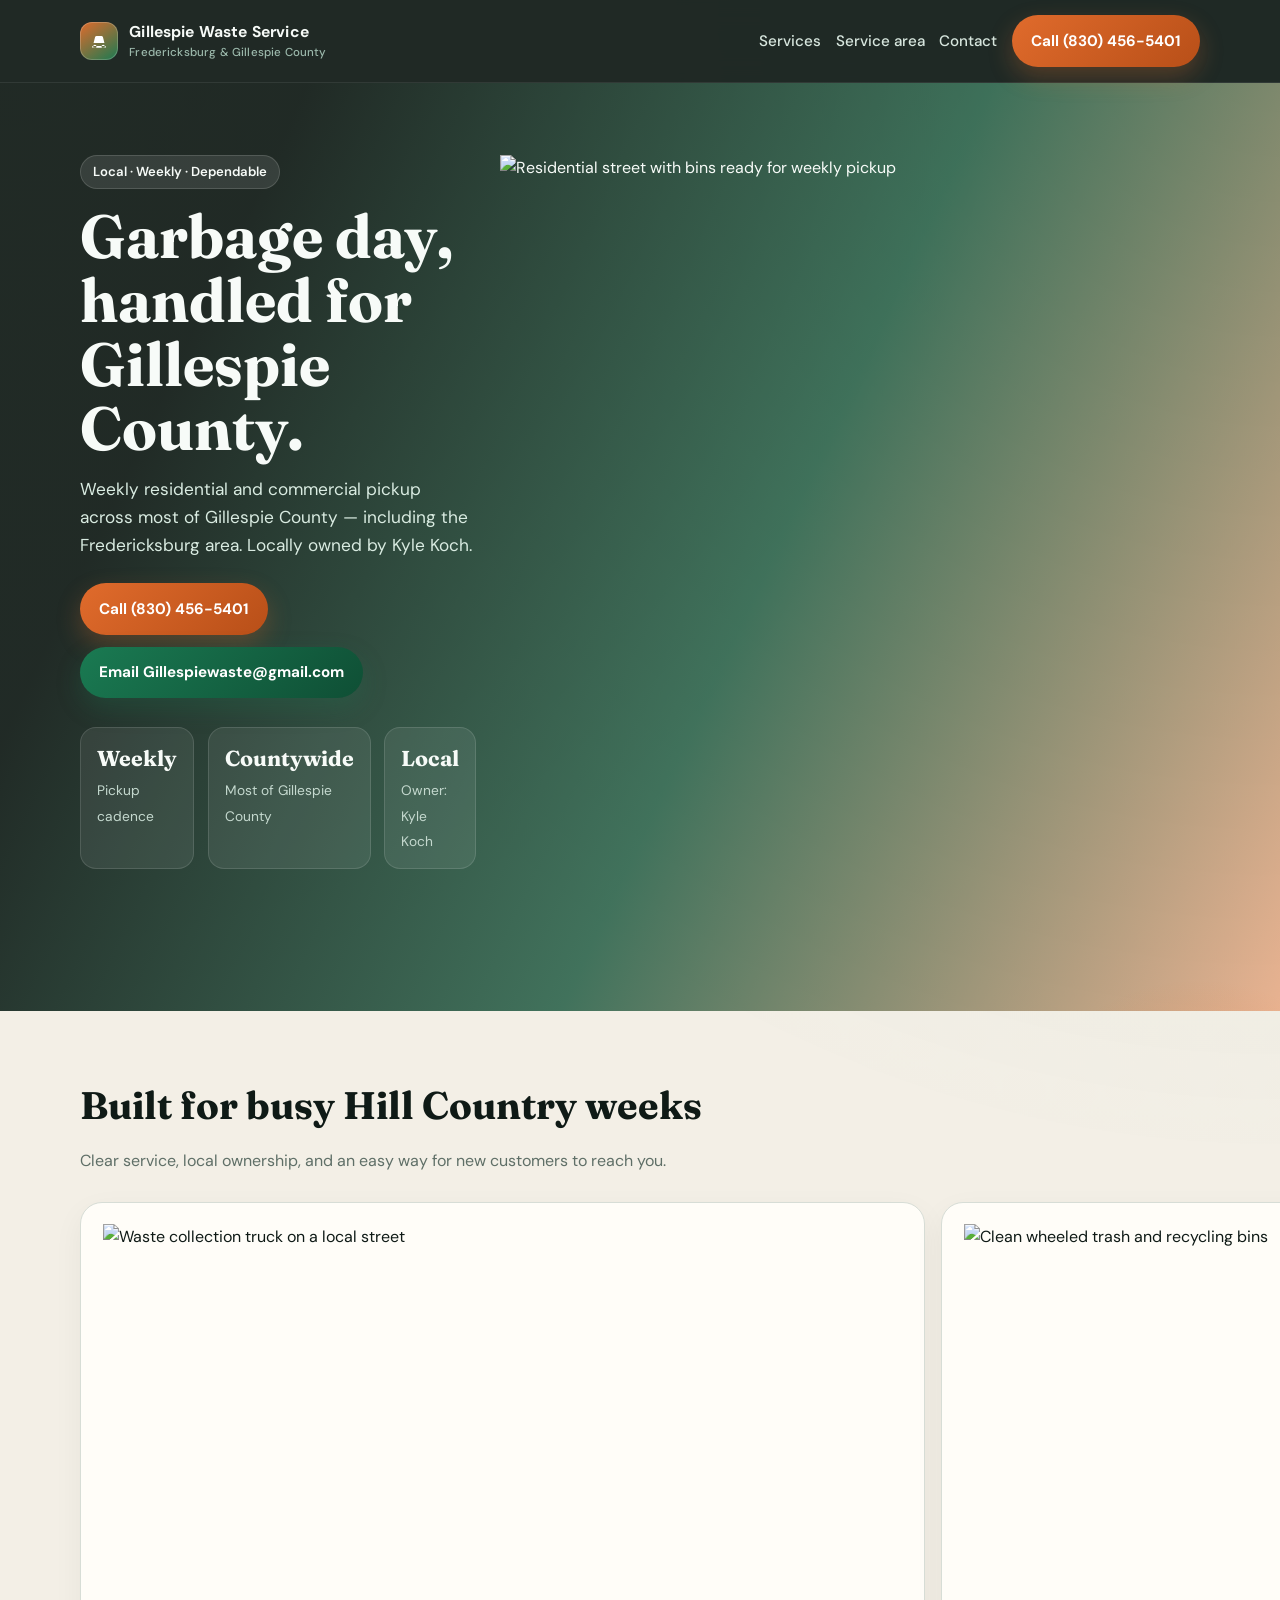
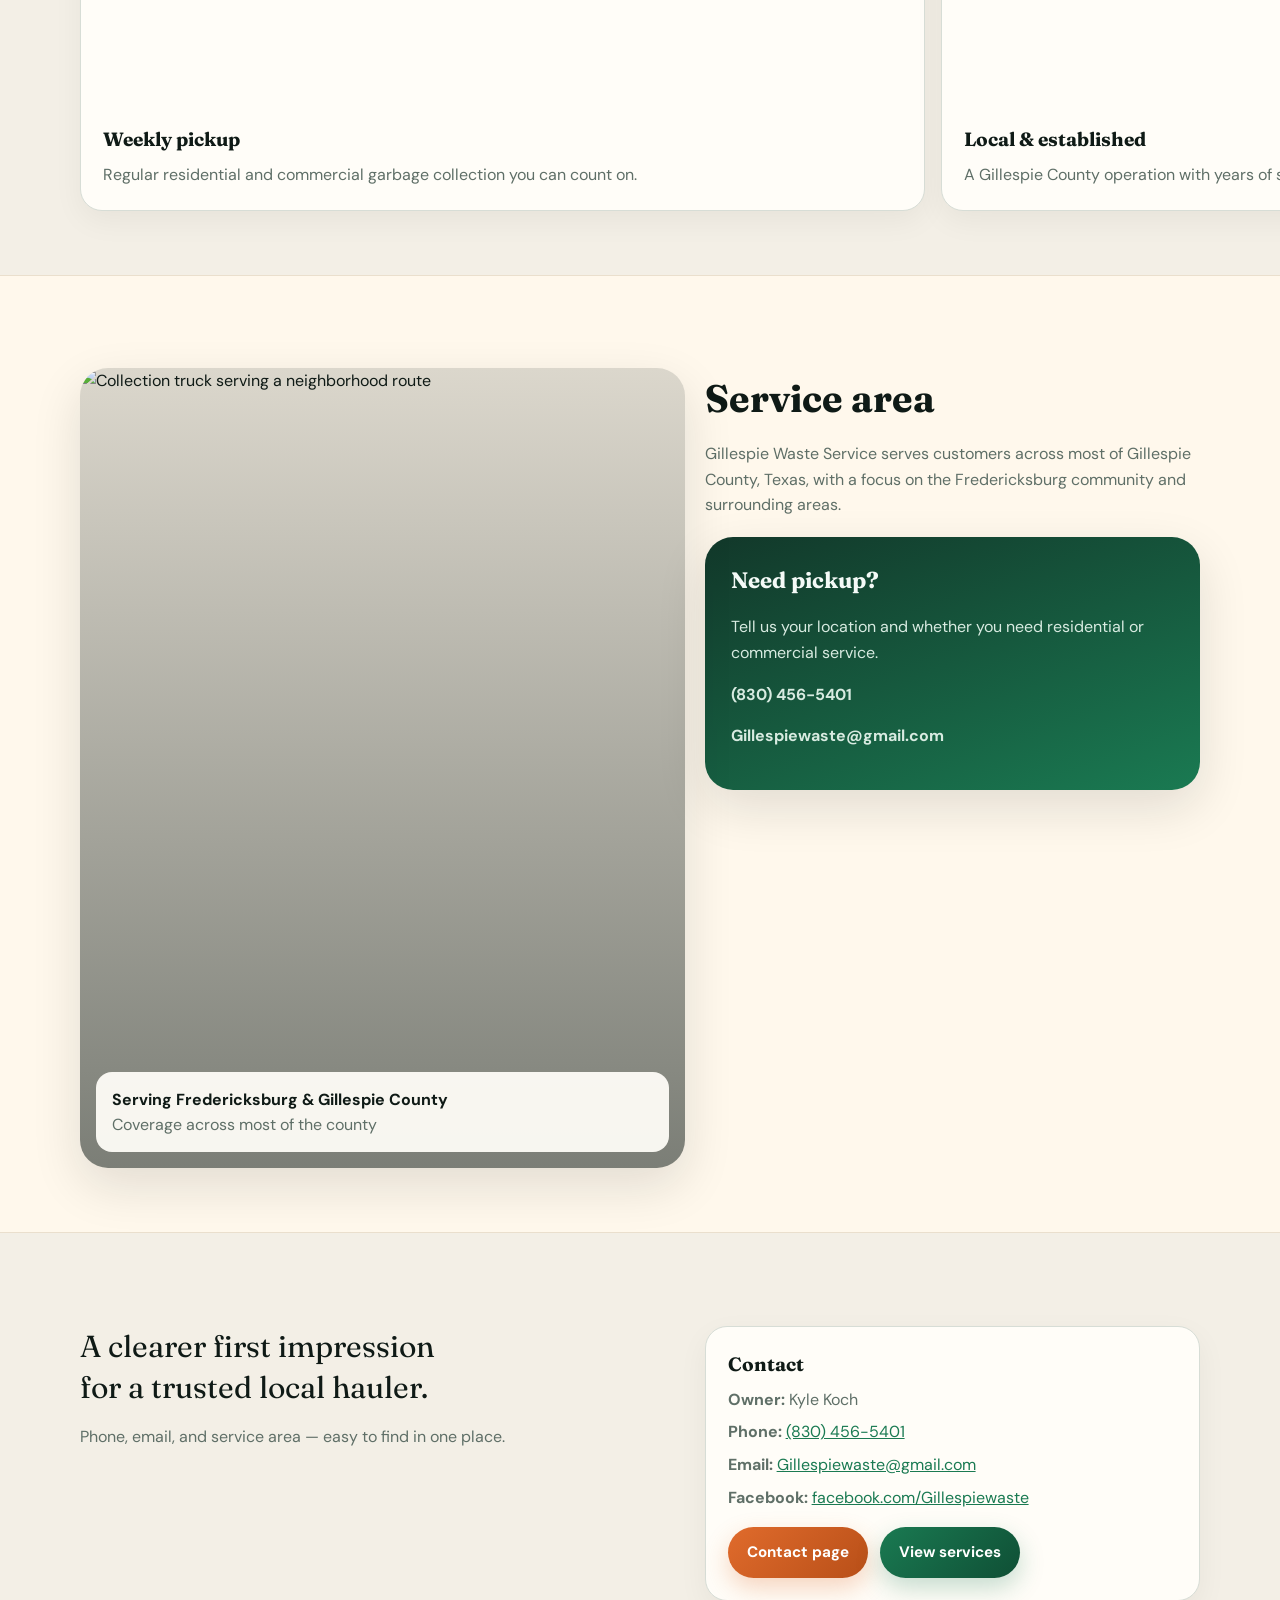
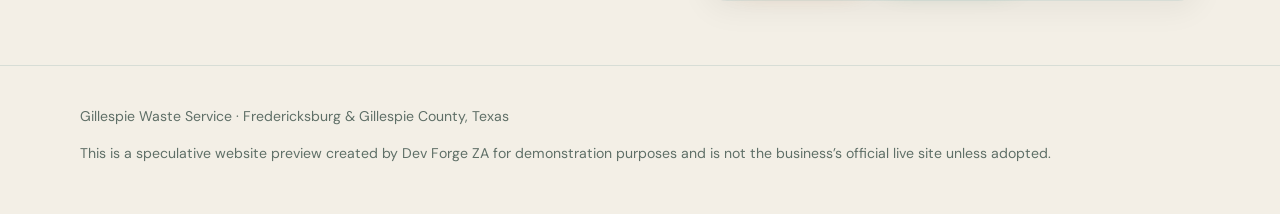
==== commit e647f9ef: "Add real photos to Gillespie preview" ====
--- a/index.html
+++ b/index.html
@@ -4,20 +4,15 @@
   <meta charset="utf-8" />
   <meta name="viewport" content="width=device-width, initial-scale=1" />
   <title>Gillespie Waste Service | Fredericksburg & Gillespie County, TX</title>
-  <meta name="description" content="Reliable weekly garbage pickup for homes and businesses across most of Gillespie County. Call Gillespie Waste Service today." />
+  <meta name="description" content="Reliable weekly garbage pickup for homes and businesses across most of Gillespie County." />
   <link rel="stylesheet" href="css/styles.css" />
 </head>
 <body>
   <header>
     <div class="wrap nav">
       <a class="brand" href="index.html">
-        <span class="brand-mark" aria-hidden="true">
-          <svg viewBox="0 0 24 24"><path d="M4 18h16v2H4zm1.5-3.5 1.8-7.2A2 2 0 0 1 9.25 6h5.5a2 2 0 0 1 1.95 1.3L18.5 14.5H5.5zM7 16.5a1.5 1.5 0 1 0 0 3 1.5 1.5 0 0 0 0-3zm10 0a1.5 1.5 0 1 0 0 3 1.5 1.5 0 0 0 0-3z"/></svg>
-        </span>
-        <span>
-          <strong>Gillespie Waste Service</strong>
-          <small>Fredericksburg &amp; Gillespie County</small>
-        </span>
+        <span class="brand-mark" aria-hidden="true"><svg viewBox="0 0 24 24"><path d="M4 18h16v2H4zm1.5-3.5 1.8-7.2A2 2 0 0 1 9.25 6h5.5a2 2 0 0 1 1.95 1.3L18.5 14.5H5.5zM7 16.5a1.5 1.5 0 1 0 .001 3.999A1.5 1.5 0 0 0 7 16.5zm10 0a1.5 1.5 0 1 0 .001 3.999A1.5 1.5 0 0 0 17 16.5z"/></svg></span>
+        <span><strong>Gillespie Waste Service</strong><small>Fredericksburg &amp; Gillespie County</small></span>
       </a>
       <nav>
         <a href="services.html">Services</a>
@@ -34,13 +29,10 @@
         <div>
           <div class="eyebrow">Local · Weekly · Dependable</div>
           <h1>Garbage day, handled for Gillespie County.</h1>
-          <p>
-            Weekly residential and commercial pickup across most of Gillespie County —
-            including the Fredericksburg area. Locally owned by Kyle Koch.
-          </p>
+          <p>Weekly residential and commercial pickup across most of Gillespie County — including the Fredericksburg area. Locally owned by Kyle Koch.</p>
           <div class="cta-row">
             <a class="btn" href="tel:+18304565401">Call (830) 456-5401</a>
-            <a class="btn ghost" href="mailto:Gillespiewaste@gmail.com">Email Gillespiewaste@gmail.com</a>
+            <a class="btn secondary" href="mailto:Gillespiewaste@gmail.com">Email Gillespiewaste@gmail.com</a>
           </div>
           <div class="trust">
             <div><strong>Weekly</strong><span>Pickup cadence</span></div>
@@ -48,17 +40,9 @@
             <div><strong>Local</strong><span>Owner: Kyle Koch</span></div>
           </div>
         </div>
-        <aside class="hero-card">
-          <h3>Ready for service?</h3>
-          <ul>
-            <li>Ask about residential weekly routes</li>
-            <li>Commercial pickup options available</li>
-            <li>Fast answers by phone or email</li>
-          </ul>
-          <div class="cta-row" style="margin-top:1.1rem;">
-            <a class="btn secondary" href="contact.html">Get in touch</a>
-          </div>
-        </aside>
+        <div class="hero-photo">
+          <img src="images/hero.jpg" alt="Residential street with bins ready for weekly pickup" width="1200" height="800" />
+        </div>
       </div>
     </section>
 
@@ -68,17 +52,17 @@
         <p class="lead">Clear service, local ownership, and an easy way for new customers to reach you.</p>
         <div class="feature-grid">
           <article class="card">
-            <div class="icon" aria-hidden="true"><svg viewBox="0 0 24 24"><path d="M7 2h10v2H7zm-1 4h12l1.5 6H4.5zm-.5 8h13l.5 2H5zM6 18a2 2 0 1 0 .001 3.999A2 2 0 0 0 6 18zm12 0a2 2 0 1 0 .001 3.999A2 2 0 0 0 18 18z"/></svg></div>
+            <div class="card-img"><img src="images/truck.jpg" alt="Waste collection truck on a local street" width="800" height="500" /></div>
             <h3>Weekly pickup</h3>
             <p>Regular residential and commercial garbage collection you can count on.</p>
           </article>
           <article class="card">
-            <div class="icon" aria-hidden="true"><svg viewBox="0 0 24 24"><path d="M12 2a7 7 0 0 1 7 7c0 5.25-7 13-7 13S5 14.25 5 9a7 7 0 0 1 7-7zm0 9.5A2.5 2.5 0 1 0 12 6a2.5 2.5 0 0 0 0 5.5z"/></svg></div>
+            <div class="card-img"><img src="images/bins.jpg" alt="Clean wheeled trash and recycling bins" width="800" height="500" /></div>
             <h3>Local &amp; established</h3>
             <p>A Gillespie County operation with years of service in the community.</p>
           </article>
           <article class="card">
-            <div class="icon" aria-hidden="true"><svg viewBox="0 0 24 24"><path d="M4 4h16v12H5.17L4 17.17V4zm0 14h9v2H4z"/></svg></div>
+            <div class="icon" aria-hidden="true"><svg viewBox="0 0 24 24"><path d="M6.6 10.8 12 3l5.4 7.8L12 21 6.6 10.8zm2.5.7L12 6.2l2.9 5.3H9.1z"/></svg></div>
             <h3>Easy to reach</h3>
             <p>Call or email for service questions, new accounts, and scheduling help.</p>
           </article>
@@ -89,6 +73,7 @@
     <section class="band" id="area">
       <div class="wrap split">
         <div class="photo-panel">
+          <img src="images/truck.jpg" alt="Collection truck serving a neighborhood route" width="1200" height="800" />
           <div class="caption">
             <strong>Serving Fredericksburg &amp; Gillespie County</strong>
             <div class="muted">Coverage across most of the county</div>
@@ -96,10 +81,7 @@
         </div>
         <div>
           <h2>Service area</h2>
-          <p class="lead">
-            Gillespie Waste Service serves customers across most of Gillespie County, Texas,
-            with a focus on the Fredericksburg community and surrounding areas.
-          </p>
+          <p class="lead">Gillespie Waste Service serves customers across most of Gillespie County, Texas, with a focus on the Fredericksburg community and surrounding areas.</p>
           <div class="panel" style="margin-top:1.2rem;">
             <h3>Need pickup?</h3>
             <p>Tell us your location and whether you need residential or commercial service.</p>
@@ -113,7 +95,7 @@
     <section>
       <div class="wrap split">
         <div>
-          <p class="quote">A cleaner first impression for a trusted local hauler.</p>
+          <p class="quote">A clearer first impression for a trusted local hauler.</p>
           <p class="muted">Phone, email, and service area — easy to find in one place.</p>
         </div>
         <div class="card">
--- a/css/styles.css
+++ b/css/styles.css
@@ -1,168 +1,292 @@
-/* Gillespie Waste Service — shared styles */
+@import url('https://fonts.googleapis.com/css2?family=DM+Sans:ital,opsz,wght@0,9..40,400;0,9..40,500;0,9..40,700;1,9..40,400&family=Fraunces:opsz,wght@9..144,600;9..144,700&display=swap');
+
 :root {
-  --ink: #15221c;
-  --muted: #5c6b63;
-  --paper: #f6f4ef;
-  --card: #ffffff;
-  --line: #d9e0db;
-  --green: #1f6b4a;
-  --green-dark: #164d36;
-  --accent: #c45c26;
-}
+  --ink: #0f1a16;
+  --ink-soft: #24352e;
+  --muted: #5f6f67;
+  --paper: #f3efe6;
+  --card: #fffdf8;
+  --line: #d7ddd6;
+  --green: #1a7a52;
+  --green-deep: #0f4f35;
+  --accent: #e06b2c;
+  --accent-deep: #b84f18;
+  --cream: #fff8ec;
+  --shadow: 0 18px 50px rgba(15, 26, 22, 0.12);
+}
+
 * { box-sizing: border-box; }
+html { scroll-behavior: smooth; }
 body {
   margin: 0;
-  font-family: "Source Sans 3", Arial, Helvetica, sans-serif;
+  font-family: "DM Sans", Arial, Helvetica, sans-serif;
   color: var(--ink);
-  background: var(--paper);
-  line-height: 1.55;
-}
-h1, h2, h3, .brand {
-  font-family: Georgia, "Times New Roman", serif;
-}
+  background:
+    radial-gradient(circle at top left, rgba(224,107,44,0.08), transparent 28%),
+    radial-gradient(circle at top right, rgba(26,122,82,0.10), transparent 32%),
+    var(--paper);
+  line-height: 1.6;
+}
+img { max-width: 100%; display: block; }
 a { color: var(--green); }
-.wrap { width: min(1080px, calc(100% - 2rem)); margin: 0 auto; }
+.wrap { width: min(1120px, calc(100% - 2rem)); margin: 0 auto; }
+
 header {
-  background: var(--ink);
-  color: #f4f7f5;
   position: sticky;
   top: 0;
-  z-index: 10;
+  z-index: 20;
+  backdrop-filter: blur(14px);
+  background: rgba(15, 26, 22, 0.92);
+  border-bottom: 1px solid rgba(255,255,255,0.08);
 }
 .nav {
   display: flex;
   align-items: center;
   justify-content: space-between;
   gap: 1rem;
-  padding: 0.9rem 0;
-}
-.brand { font-weight: 700; letter-spacing: 0.02em; text-decoration: none; color: inherit; font-size: 1.05rem; }
-.brand span { color: #8fddb5; }
-nav { display: flex; gap: 1rem; flex-wrap: wrap; align-items: center; }
-nav a { color: #d7e6de; text-decoration: none; font-size: 0.95rem; }
-nav a[aria-current="page"] { color: #fff; font-weight: 700; }
+  padding: 0.95rem 0;
+}
+.brand {
+  display: flex;
+  align-items: center;
+  gap: 0.7rem;
+  text-decoration: none;
+  color: #f6faf7;
+  font-weight: 700;
+  letter-spacing: 0.01em;
+}
+.brand-mark {
+  width: 38px;
+  height: 38px;
+  border-radius: 12px;
+  background: linear-gradient(145deg, var(--accent), var(--green));
+  display: grid;
+  place-items: center;
+  box-shadow: inset 0 0 0 1px rgba(255,255,255,0.2);
+}
+.brand-mark svg { width: 20px; height: 20px; fill: #fff; }
+.brand strong { display: block; font-size: 0.98rem; }
+.brand small { display: block; color: #9bb8ab; font-size: 0.72rem; font-weight: 500; }
+nav { display: flex; gap: 0.9rem; flex-wrap: wrap; align-items: center; }
+nav a {
+  color: #d7e6de;
+  text-decoration: none;
+  font-size: 0.95rem;
+  font-weight: 500;
+}
 .btn {
-  display: inline-block;
-  background: var(--accent);
+  display: inline-flex;
+  align-items: center;
+  justify-content: center;
+  gap: 0.45rem;
+  background: linear-gradient(135deg, var(--accent), var(--accent-deep));
   color: #fff !important;
   text-decoration: none;
-  padding: 0.7rem 1.1rem;
+  padding: 0.85rem 1.2rem;
   border-radius: 999px;
   font-weight: 700;
   font-size: 0.95rem;
-  border: none;
-}
-.btn.secondary { background: var(--green); }
+  box-shadow: 0 10px 24px rgba(224,107,44,0.28);
+}
+.btn.secondary {
+  background: linear-gradient(135deg, var(--green), var(--green-deep));
+  box-shadow: 0 10px 24px rgba(26,122,82,0.25);
+}
 .btn.ghost {
-  background: transparent;
-  border: 1px solid rgba(255,255,255,0.45);
-  color: #fff !important;
-}
-.btn:hover { filter: brightness(1.05); }
+  background: rgba(255,255,255,0.08);
+  border: 1px solid rgba(255,255,255,0.18);
+  box-shadow: none;
+}
+.btn:hover { transform: translateY(-1px); }
+
 .hero {
-  padding: 3.25rem 0 2.5rem;
+  position: relative;
+  overflow: hidden;
+  color: #f7fbf8;
+  padding: 4.5rem 0 3.5rem;
   background:
-    linear-gradient(120deg, rgba(21,34,28,0.94), rgba(31,107,74,0.8)),
-    radial-gradient(circle at 20% 20%, #2f8a61, #15221c 55%);
-  color: #f4f7f5;
+    linear-gradient(115deg, rgba(15,26,22,0.92) 18%, rgba(15,79,53,0.78) 58%, rgba(224,107,44,0.45) 100%),
+    url('https://images.unsplash.com/photo-1532996122724-e3c354a0b4ba?auto=format&fit=crop&w=1600&q=80') center/cover;
+}
+.hero::after {
+  content: "";
+  position: absolute;
+  inset: auto -10% -40% auto;
+  width: 420px;
+  height: 420px;
+  background: radial-gradient(circle, rgba(224,107,44,0.35), transparent 65%);
+  pointer-events: none;
+}
+.hero-grid {
+  position: relative;
+  z-index: 1;
+  display: grid;
+  grid-template-columns: 1.15fr 0.85fr;
+  gap: 1.5rem;
+  align-items: stretch;
+}
+.eyebrow {
+  display: inline-flex;
+  align-items: center;
+  gap: 0.45rem;
+  padding: 0.35rem 0.75rem;
+  border-radius: 999px;
+  background: rgba(255,255,255,0.1);
+  border: 1px solid rgba(255,255,255,0.14);
+  font-size: 0.82rem;
+  font-weight: 600;
+  margin-bottom: 1rem;
 }
 .hero h1 {
-  font-size: clamp(2rem, 4vw, 3.1rem);
-  line-height: 1.15;
+  font-family: Fraunces, Georgia, serif;
+  font-size: clamp(2.4rem, 5vw, 3.8rem);
+  line-height: 1.05;
   margin: 0 0 1rem;
-  max-width: 16ch;
-}
-.hero p { max-width: 38rem; font-size: 1.12rem; color: #d9ebe1; margin: 0; }
-.cta-row { display: flex; flex-wrap: wrap; gap: 0.75rem; margin-top: 1.5rem; }
+  max-width: 11ch;
+}
+.hero p {
+  max-width: 36rem;
+  font-size: 1.08rem;
+  color: #d9ebe1;
+  margin: 0 0 1.5rem;
+}
+.cta-row { display: flex; flex-wrap: wrap; gap: 0.75rem; }
+.hero-card {
+  background: rgba(255,253,248,0.96);
+  color: var(--ink);
+  border-radius: 24px;
+  padding: 1.4rem;
+  box-shadow: var(--shadow);
+  border: 1px solid rgba(255,255,255,0.5);
+}
+.hero-card h3 {
+  font-family: Fraunces, Georgia, serif;
+  margin: 0 0 0.7rem;
+  font-size: 1.35rem;
+}
+.hero-card ul { margin: 0; padding-left: 1.1rem; color: var(--muted); }
+.hero-card li { margin: 0.4rem 0; }
 .trust {
+  display: grid;
+  grid-template-columns: repeat(3, 1fr);
+  gap: 0.85rem;
+  margin-top: 1.8rem;
+}
+.trust div {
+  background: rgba(255,255,255,0.08);
+  border: 1px solid rgba(255,255,255,0.12);
+  border-radius: 16px;
+  padding: 0.9rem 1rem;
+}
+.trust strong {
+  display: block;
+  font-family: Fraunces, Georgia, serif;
+  font-size: 1.35rem;
+}
+.trust span { color: #c5d9cf; font-size: 0.86rem; }
+
+section { padding: 4rem 0; }
+section h2 {
+  font-family: Fraunces, Georgia, serif;
+  font-size: clamp(1.8rem, 3vw, 2.5rem);
+  margin: 0 0 0.7rem;
+}
+.lead { color: var(--muted); max-width: 40rem; margin: 0; }
+
+.feature-grid {
   display: grid;
   grid-template-columns: repeat(3, 1fr);
   gap: 1rem;
-  margin: 2rem 0 0;
+  margin-top: 1.8rem;
 }
 .card {
   background: var(--card);
   border: 1px solid var(--line);
+  border-radius: 22px;
+  padding: 1.35rem;
+  box-shadow: 0 10px 30px rgba(15,26,22,0.05);
+}
+.icon {
+  width: 48px;
+  height: 48px;
+  border-radius: 14px;
+  display: grid;
+  place-items: center;
+  margin-bottom: 0.9rem;
+  background: linear-gradient(145deg, #e8f6ef, #fff3e8);
+}
+.icon svg { width: 24px; height: 24px; fill: var(--green-deep); }
+.card h3 {
+  margin: 0 0 0.45rem;
+  font-family: Fraunces, Georgia, serif;
+  font-size: 1.2rem;
+}
+.card p { margin: 0; color: var(--muted); }
+
+.split {
+  display: grid;
+  grid-template-columns: 1.1fr 0.9fr;
+  gap: 1.25rem;
+  margin-top: 1.8rem;
+  align-items: stretch;
+}
+.photo-panel {
+  border-radius: 28px;
+  min-height: 320px;
+  background:
+    linear-gradient(180deg, rgba(15,26,22,0.15), rgba(15,26,22,0.55)),
+    url('https://images.unsplash.com/photo-1611284446314-60a58ac0deb8?auto=format&fit=crop&w=1200&q=80') center/cover;
+  box-shadow: var(--shadow);
+  position: relative;
+  overflow: hidden;
+}
+.photo-panel .caption {
+  position: absolute;
+  left: 1rem;
+  right: 1rem;
+  bottom: 1rem;
+  background: rgba(255,253,248,0.94);
   border-radius: 16px;
-  padding: 1.25rem;
-  box-shadow: 0 8px 24px rgba(21,34,28,0.04);
-}
-.card h3 { margin: 0 0 0.4rem; font-size: 1.15rem; }
-.card p { margin: 0; color: var(--muted); font-size: 0.95rem; }
-section { padding: 3rem 0; }
-section h2 { margin: 0 0 0.75rem; font-size: clamp(1.6rem, 3vw, 2.2rem); }
-.lead { color: var(--muted); max-width: 42rem; margin: 0; }
-.two {
-  display: grid;
-  grid-template-columns: 1.2fr 0.8fr;
-  gap: 1.25rem;
-  margin-top: 1.5rem;
-}
-.list { margin: 1rem 0 0; padding-left: 1.1rem; color: var(--muted); }
-.list li { margin: 0.4rem 0; }
+  padding: 0.9rem 1rem;
+}
 .panel {
-  background: #eef6f1;
-  border: 1px solid #cfe0d6;
-  border-radius: 18px;
-  padding: 1.4rem;
-}
-.panel h3 { margin-top: 0; }
+  background: linear-gradient(160deg, #12382a, #1a7a52);
+  color: #f4faf7;
+  border-radius: 28px;
+  padding: 1.6rem;
+  box-shadow: var(--shadow);
+}
+.panel h3 {
+  font-family: Fraunces, Georgia, serif;
+  margin: 0 0 0.6rem;
+  font-size: 1.4rem;
+}
+.panel p, .panel a { color: #d8ebe1; }
 .panel a { font-weight: 700; text-decoration: none; }
-.note { color: var(--muted); font-size: 0.95rem; }
-.steps { counter-reset: step; list-style: none; padding: 0; margin: 1.25rem 0 0; }
-.steps li {
-  counter-increment: step;
-  position: relative;
-  padding: 0.85rem 0 0.85rem 3rem;
-  border-bottom: 1px solid var(--line);
-  color: var(--muted);
-}
-.steps li::before {
-  content: counter(step);
-  position: absolute;
-  left: 0;
-  top: 0.75rem;
-  width: 2rem;
-  height: 2rem;
-  border-radius: 50%;
-  background: var(--green);
-  color: #fff;
-  display: grid;
-  place-items: center;
-  font-weight: 700;
-  font-size: 0.9rem;
-}
-.contact-lines p { margin: 0.45rem 0; color: var(--muted); }
-.contact-lines strong { color: var(--ink); }
+.contact-lines p { margin: 0.45rem 0; }
+
+.band {
+  background: var(--cream);
+  border-block: 1px solid #eadfcd;
+}
+.quote {
+  font-family: Fraunces, Georgia, serif;
+  font-size: clamp(1.35rem, 2.5vw, 1.9rem);
+  line-height: 1.35;
+  max-width: 18ch;
+  margin: 0 0 0.8rem;
+}
+.muted { color: var(--muted); }
+
 footer {
   border-top: 1px solid var(--line);
-  padding: 1.5rem 0 5rem;
+  padding: 1.6rem 0 2.2rem;
   color: var(--muted);
-  font-size: 0.85rem;
-}
-.footer-disclaimer { margin-top: 0.75rem; max-width: 46rem; }
-.sticky-call {
-  position: fixed;
-  left: 0; right: 0; bottom: 0;
-  display: none;
-  gap: 0.5rem;
-  padding: 0.65rem 0.85rem;
-  background: rgba(21,34,28,0.96);
-  z-index: 20;
-}
-.sticky-call a {
-  flex: 1;
-  text-align: center;
-  text-decoration: none;
-  color: #fff;
-  background: var(--accent);
-  padding: 0.75rem;
-  border-radius: 10px;
-  font-weight: 700;
-}
-.sticky-call a.secondary { background: var(--green); }
-@media (max-width: 800px) {
-  .trust, .two { grid-template-columns: 1fr; }
+  font-size: 0.88rem;
+}
+
+@media (max-width: 860px) {
+  .hero-grid, .feature-grid, .split, .trust { grid-template-columns: 1fr; }
   .nav { flex-direction: column; align-items: flex-start; }
-  .sticky-call { display: flex; }
-}
+  .hero h1 { max-width: none; }
+}
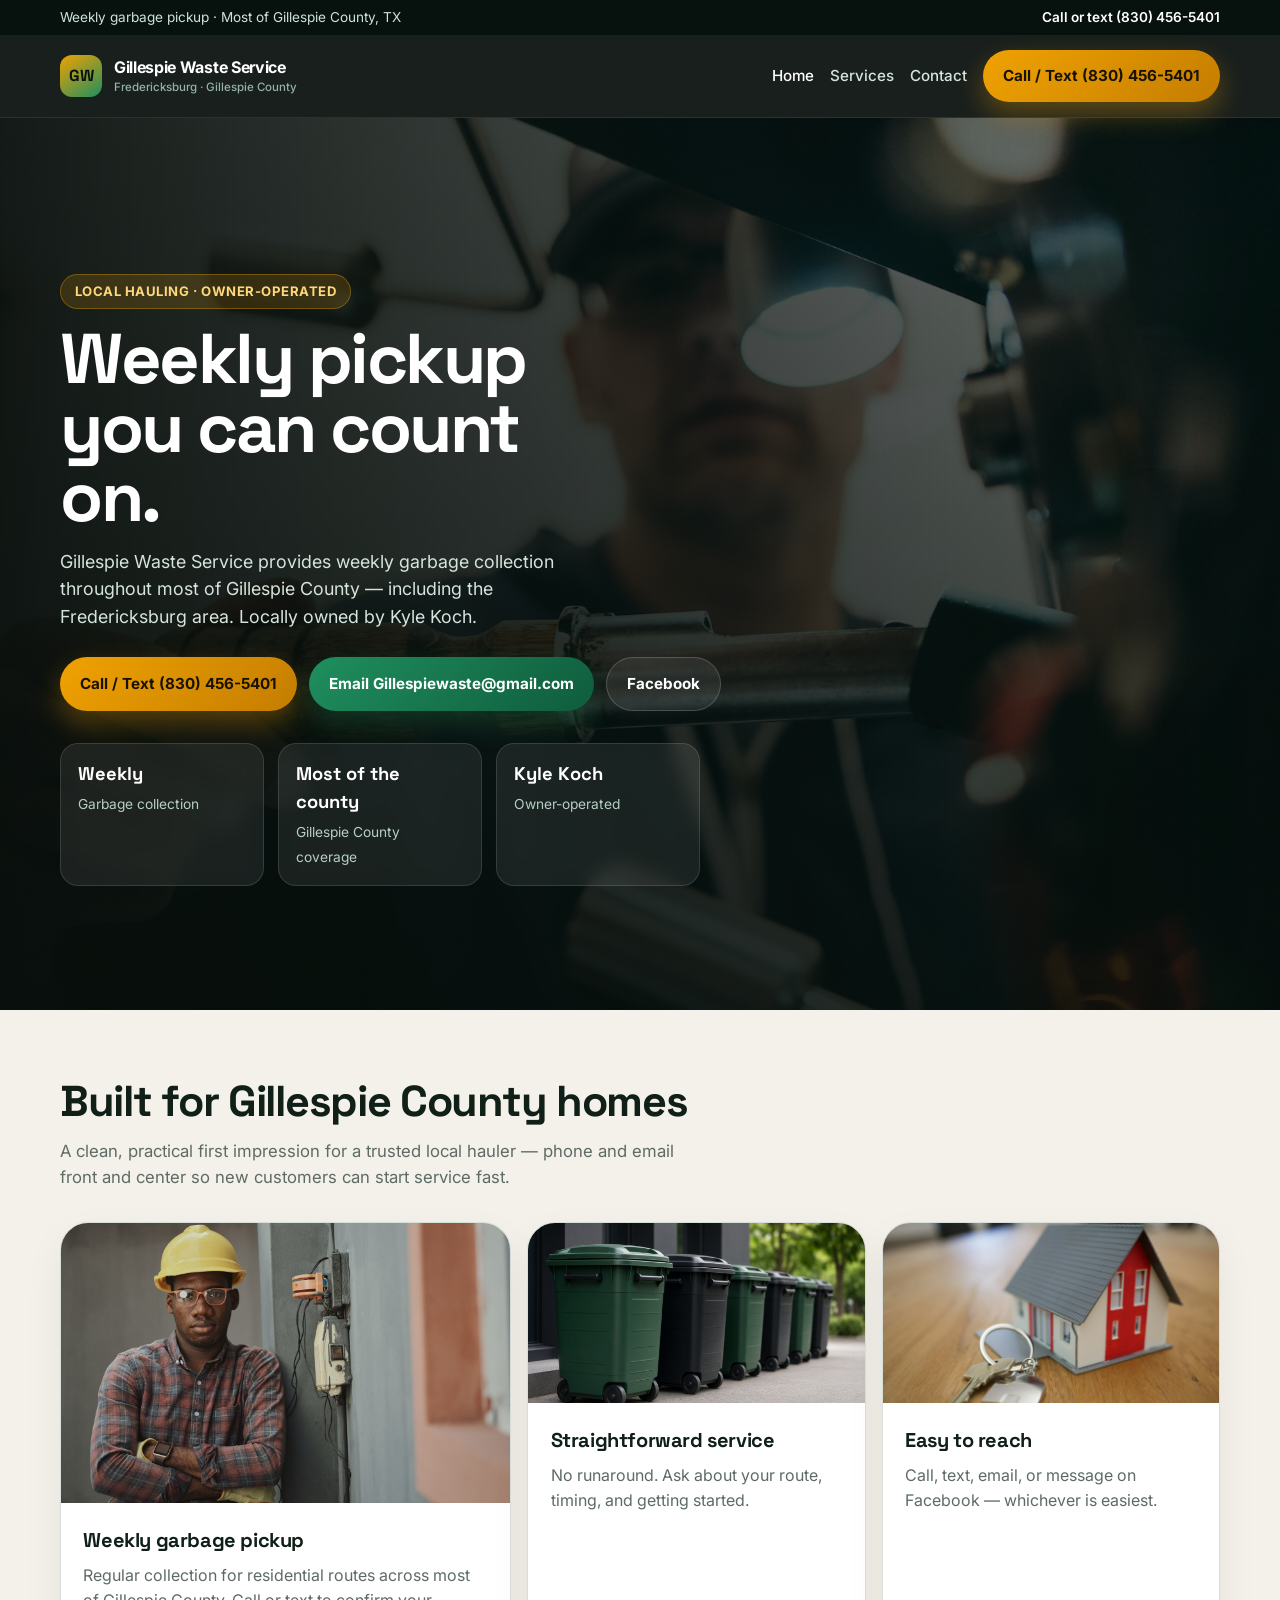
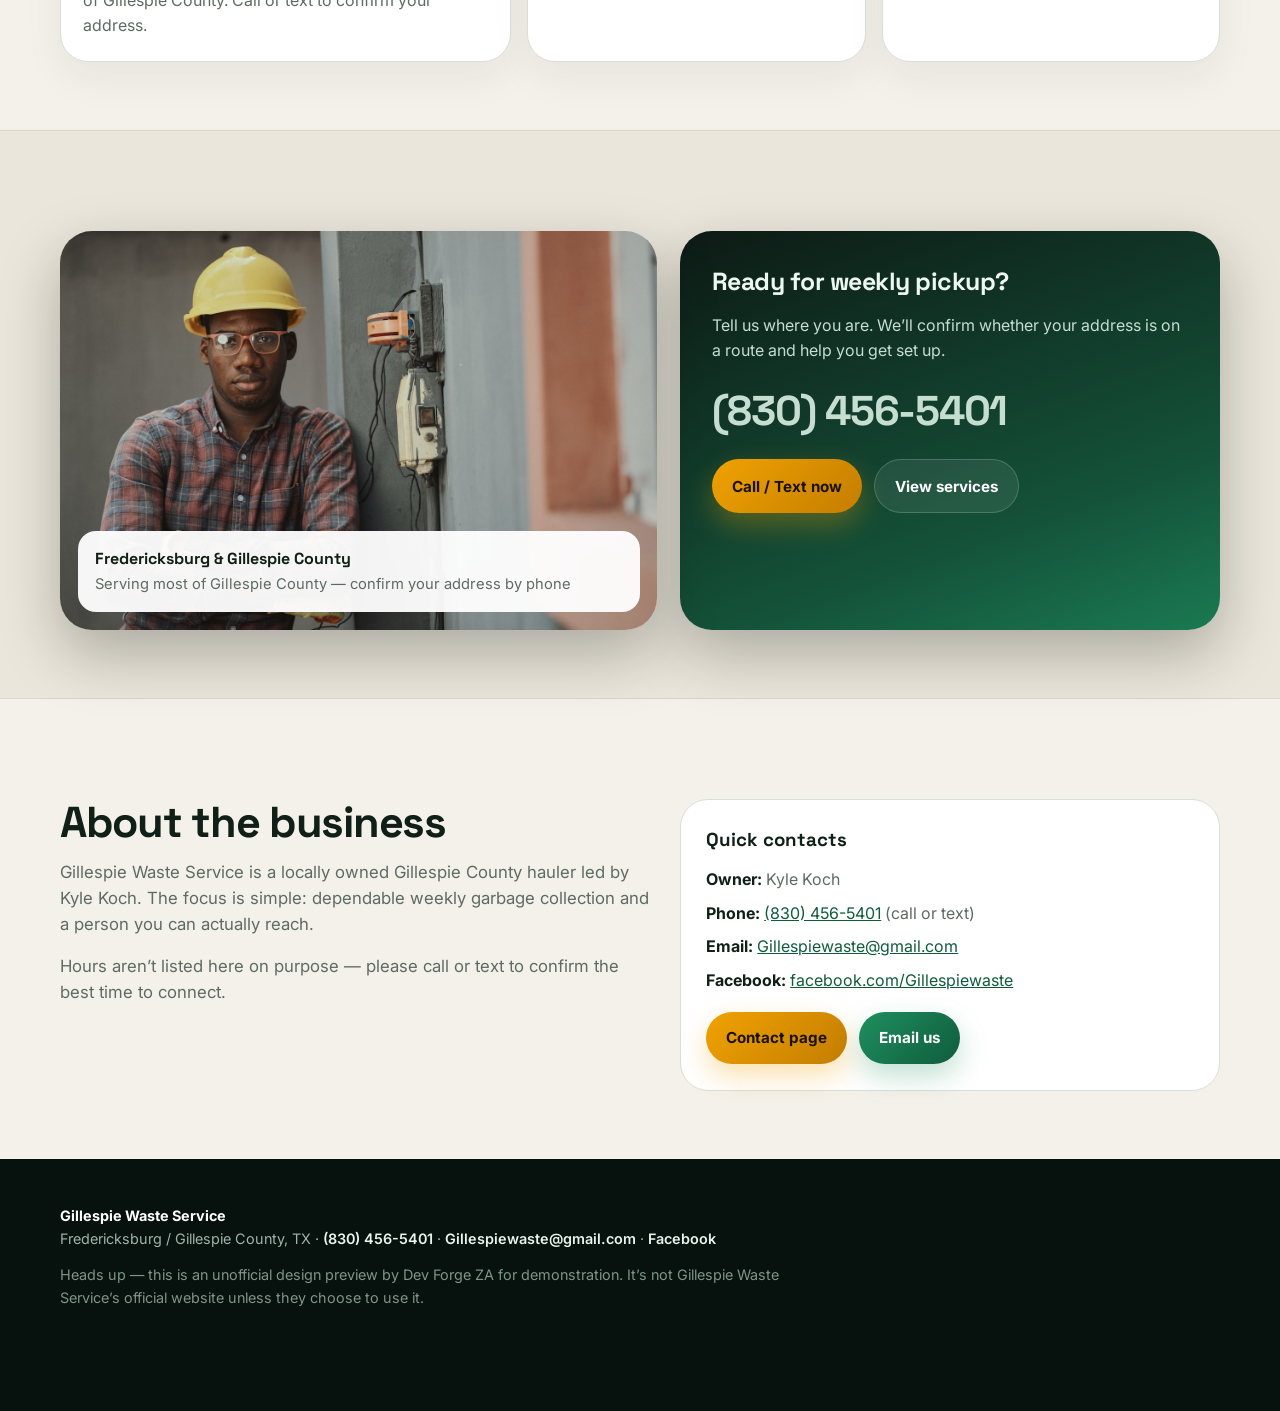
==== commit 117d3f60: "Full redesign: premium Gillespie Waste marketing site. Photo hero, stronger brand system, Home/Servi" ====
--- a/index.html
+++ b/index.html
@@ -3,90 +3,106 @@
 <head>
   <meta charset="utf-8" />
   <meta name="viewport" content="width=device-width, initial-scale=1" />
-  <title>Gillespie Waste Service | Fredericksburg & Gillespie County, TX</title>
-  <meta name="description" content="Reliable weekly garbage pickup for homes and businesses across most of Gillespie County." />
+  <title>Gillespie Waste Service | Weekly Pickup in Gillespie County, TX</title>
+  <meta name="description" content="Weekly garbage pickup across most of Gillespie County. Call or text Gillespie Waste Service in Fredericksburg, TX." />
+  <meta property="og:title" content="Gillespie Waste Service | Gillespie County, TX" />
+  <meta property="og:description" content="Weekly garbage pickup across most of Gillespie County. Call or text Gillespie Waste Service in Fredericksburg, TX." />
+  <meta property="og:image" content="images/hero.jpg" />
+  <link rel="icon" href="data:image/svg+xml,%3Csvg xmlns='http://www.w3.org/2000/svg' viewBox='0 0 64 64'%3E%3Crect width='64' height='64' rx='14' fill='%23f0a202'/%3E%3Ctext x='32' y='42' text-anchor='middle' font-size='26' font-family='Arial' font-weight='700' fill='%2307110d'%3EG%3C/text%3E%3C/svg%3E" />
   <link rel="stylesheet" href="css/styles.css" />
 </head>
 <body>
+  <div class="topbar">
+    <div class="wrap">
+      <span>Weekly garbage pickup · Most of Gillespie County, TX</span>
+      <a href="tel:+18304565401">Call or text (830) 456-5401</a>
+    </div>
+  </div>
   <header>
     <div class="wrap nav">
       <a class="brand" href="index.html">
-        <span class="brand-mark" aria-hidden="true"><svg viewBox="0 0 24 24"><path d="M4 18h16v2H4zm1.5-3.5 1.8-7.2A2 2 0 0 1 9.25 6h5.5a2 2 0 0 1 1.95 1.3L18.5 14.5H5.5zM7 16.5a1.5 1.5 0 1 0 .001 3.999A1.5 1.5 0 0 0 7 16.5zm10 0a1.5 1.5 0 1 0 .001 3.999A1.5 1.5 0 0 0 17 16.5z"/></svg></span>
-        <span><strong>Gillespie Waste Service</strong><small>Fredericksburg &amp; Gillespie County</small></span>
+        <span class="brand-badge" aria-hidden="true">GW</span>
+        <span>
+          <strong>Gillespie Waste Service</strong>
+          <small>Fredericksburg · Gillespie County</small>
+        </span>
       </a>
       <nav>
+        <a href="index.html" aria-current="page">Home</a>
         <a href="services.html">Services</a>
-        <a href="#area">Service area</a>
         <a href="contact.html">Contact</a>
-        <a class="btn" href="tel:+18304565401">Call (830) 456-5401</a>
+        <a class="btn btn-amber" href="tel:+18304565401">Call / Text (830) 456-5401</a>
       </nav>
     </div>
   </header>
-
   <main>
     <section class="hero">
-      <div class="wrap hero-grid">
-        <div>
-          <div class="eyebrow">Local · Weekly · Dependable</div>
-          <h1>Garbage day, handled for Gillespie County.</h1>
-          <p>Weekly residential and commercial pickup across most of Gillespie County — including the Fredericksburg area. Locally owned by Kyle Koch.</p>
-          <div class="cta-row">
-            <a class="btn" href="tel:+18304565401">Call (830) 456-5401</a>
-            <a class="btn secondary" href="mailto:Gillespiewaste@gmail.com">Email Gillespiewaste@gmail.com</a>
-          </div>
-          <div class="trust">
-            <div><strong>Weekly</strong><span>Pickup cadence</span></div>
-            <div><strong>Countywide</strong><span>Most of Gillespie County</span></div>
-            <div><strong>Local</strong><span>Owner: Kyle Koch</span></div>
-          </div>
+      <div class="hero-media" aria-hidden="true">
+        <img src="images/hero.jpg" alt="" width="1800" height="1200" />
+      </div>
+      <div class="wrap hero-content">
+        <div class="eyebrow">Local hauling · Owner-operated</div>
+        <h1>Weekly pickup you can count on.</h1>
+        <p class="sub">Gillespie Waste Service provides weekly garbage collection throughout most of Gillespie County — including the Fredericksburg area. Locally owned by Kyle Koch.</p>
+        <div class="cta-row">
+          <a class="btn btn-amber" href="tel:+18304565401">Call / Text (830) 456-5401</a>
+          <a class="btn btn-green" href="mailto:Gillespiewaste@gmail.com">Email Gillespiewaste@gmail.com</a>
+          <a class="btn btn-ghost" href="https://www.facebook.com/Gillespiewaste/" target="_blank" rel="noopener">Facebook</a>
         </div>
-        <div class="hero-photo">
-          <img src="images/hero.jpg" alt="Residential street with bins ready for weekly pickup" width="1200" height="800" />
+        <div class="hero-stats">
+          <div><strong>Weekly</strong><span>Garbage collection</span></div>
+          <div><strong>Most of the county</strong><span>Gillespie County coverage</span></div>
+          <div><strong>Kyle Koch</strong><span>Owner-operated</span></div>
         </div>
       </div>
     </section>
 
     <section>
       <div class="wrap">
-        <h2>Built for busy Hill Country weeks</h2>
-        <p class="lead">Clear service, local ownership, and an easy way for new customers to reach you.</p>
+        <h2>Built for Gillespie County homes</h2>
+        <p class="lead">A clean, practical first impression for a trusted local hauler — phone and email front and center so new customers can start service fast.</p>
         <div class="feature-grid">
-          <article class="card">
-            <div class="card-img"><img src="images/truck.jpg" alt="Waste collection truck on a local street" width="800" height="500" /></div>
-            <h3>Weekly pickup</h3>
-            <p>Regular residential and commercial garbage collection you can count on.</p>
+          <article class="feature feature-lg">
+            <div class="feature-img"><img src="images/truck.jpg" alt="Service vehicle on a local route" width="1200" height="800" /></div>
+            <div class="feature-body">
+              <h3>Weekly garbage pickup</h3>
+              <p>Regular collection for residential routes across most of Gillespie County. Call or text to confirm your address.</p>
+            </div>
           </article>
-          <article class="card">
-            <div class="card-img"><img src="images/bins.jpg" alt="Clean wheeled trash and recycling bins" width="800" height="500" /></div>
-            <h3>Local &amp; established</h3>
-            <p>A Gillespie County operation with years of service in the community.</p>
+          <article class="feature">
+            <div class="feature-img"><img src="images/bins.jpg" alt="Wheeled bins ready for collection day" width="900" height="600" /></div>
+            <div class="feature-body">
+              <h3>Straightforward service</h3>
+              <p>No runaround. Ask about your route, timing, and getting started.</p>
+            </div>
           </article>
-          <article class="card">
-            <div class="icon" aria-hidden="true"><svg viewBox="0 0 24 24"><path d="M6.6 10.8 12 3l5.4 7.8L12 21 6.6 10.8zm2.5.7L12 6.2l2.9 5.3H9.1z"/></svg></div>
-            <h3>Easy to reach</h3>
-            <p>Call or email for service questions, new accounts, and scheduling help.</p>
+          <article class="feature">
+            <div class="feature-img"><img src="images/neighborhood.jpg" alt="Neighborhood street in a residential area" width="900" height="600" /></div>
+            <div class="feature-body">
+              <h3>Easy to reach</h3>
+              <p>Call, text, email, or message on Facebook — whichever is easiest.</p>
+            </div>
           </article>
         </div>
       </div>
     </section>
 
-    <section class="band" id="area">
+    <section class="band">
       <div class="wrap split">
-        <div class="photo-panel">
-          <img src="images/truck.jpg" alt="Collection truck serving a neighborhood route" width="1200" height="800" />
-          <div class="caption">
-            <strong>Serving Fredericksburg &amp; Gillespie County</strong>
-            <div class="muted">Coverage across most of the county</div>
+        <div class="photo-card">
+          <img src="images/truck.jpg" alt="Collection truck serving a neighborhood" width="1200" height="900" />
+          <div class="badge">
+            <strong>Fredericksburg &amp; Gillespie County</strong>
+            <span>Serving most of Gillespie County — confirm your address by phone</span>
           </div>
         </div>
-        <div>
-          <h2>Service area</h2>
-          <p class="lead">Gillespie Waste Service serves customers across most of Gillespie County, Texas, with a focus on the Fredericksburg community and surrounding areas.</p>
-          <div class="panel" style="margin-top:1.2rem;">
-            <h3>Need pickup?</h3>
-            <p>Tell us your location and whether you need residential or commercial service.</p>
-            <p><a href="tel:+18304565401">(830) 456-5401</a></p>
-            <p><a href="mailto:Gillespiewaste@gmail.com">Gillespiewaste@gmail.com</a></p>
+        <div class="dark-panel">
+          <h3>Ready for weekly pickup?</h3>
+          <p>Tell us where you are. We’ll confirm whether your address is on a route and help you get set up.</p>
+          <p class="phone-xl"><a href="tel:+18304565401">(830) 456-5401</a></p>
+          <div class="cta-row">
+            <a class="btn btn-amber" href="tel:+18304565401">Call / Text now</a>
+            <a class="btn btn-ghost" href="services.html">View services</a>
           </div>
         </div>
       </div>
@@ -95,20 +111,19 @@
     <section>
       <div class="wrap split">
         <div>
-          <p class="quote">A clearer first impression for a trusted local hauler.</p>
-          <p class="muted">Phone, email, and service area — easy to find in one place.</p>
+          <h2>About the business</h2>
+          <p class="lead">Gillespie Waste Service is a locally owned Gillespie County hauler led by Kyle Koch. The focus is simple: dependable weekly garbage collection and a person you can actually reach.</p>
+          <p class="lead" style="margin-top:1rem;">Hours aren’t listed here on purpose — please call or text to confirm the best time to connect.</p>
         </div>
-        <div class="card">
-          <h3>Contact</h3>
-          <div class="contact-lines muted">
-            <p><strong>Owner:</strong> Kyle Koch</p>
-            <p><strong>Phone:</strong> <a href="tel:+18304565401">(830) 456-5401</a></p>
-            <p><strong>Email:</strong> <a href="mailto:Gillespiewaste@gmail.com">Gillespiewaste@gmail.com</a></p>
-            <p><strong>Facebook:</strong> <a href="https://www.facebook.com/Gillespiewaste" target="_blank" rel="noopener">facebook.com/Gillespiewaste</a></p>
-          </div>
-          <div class="cta-row" style="margin-top:1rem;">
-            <a class="btn" href="contact.html">Contact page</a>
-            <a class="btn secondary" href="services.html">View services</a>
+        <div class="contact-card">
+          <h3 style="font-family:'Space Grotesk',sans-serif;margin:0 0 0.8rem;">Quick contacts</h3>
+          <p><strong>Owner:</strong> Kyle Koch</p>
+          <p><strong>Phone:</strong> <a href="tel:+18304565401">(830) 456-5401</a> (call or text)</p>
+          <p><strong>Email:</strong> <a href="mailto:Gillespiewaste@gmail.com">Gillespiewaste@gmail.com</a></p>
+          <p><strong>Facebook:</strong> <a href="https://www.facebook.com/Gillespiewaste/" target="_blank" rel="noopener">facebook.com/Gillespiewaste</a></p>
+          <div class="cta-row" style="margin-top:1.2rem;">
+            <a class="btn btn-amber" href="contact.html">Contact page</a>
+            <a class="btn btn-green" href="mailto:Gillespiewaste@gmail.com">Email us</a>
           </div>
         </div>
       </div>
@@ -117,9 +132,17 @@
 
   <footer>
     <div class="wrap">
-      <p>Gillespie Waste Service · Fredericksburg &amp; Gillespie County, Texas</p>
-      <p>This is a speculative website preview created by Dev Forge ZA for demonstration purposes and is not the business’s official live site unless adopted.</p>
+      <p><strong style="color:#fff">Gillespie Waste Service</strong><br>
+      Fredericksburg / Gillespie County, TX ·
+      <a href="tel:+18304565401">(830) 456-5401</a> ·
+      <a href="mailto:Gillespiewaste@gmail.com">Gillespiewaste@gmail.com</a> ·
+      <a href="https://www.facebook.com/Gillespiewaste/" target="_blank" rel="noopener">Facebook</a></p>
+      <p class="footer-disclaimer">Heads up — this is an unofficial design preview by Dev Forge ZA for demonstration. It’s not Gillespie Waste Service’s official website unless they choose to use it.</p>
     </div>
   </footer>
+  <div class="sticky-call" aria-label="Quick contact">
+    <a class="call" href="tel:+18304565401">Call / Text</a>
+    <a class="mail" href="mailto:Gillespiewaste@gmail.com">Email</a>
+  </div>
 </body>
 </html>
--- a/css/styles.css
+++ b/css/styles.css
@@ -1,42 +1,51 @@
-@import url('https://fonts.googleapis.com/css2?family=DM+Sans:ital,opsz,wght@0,9..40,400;0,9..40,500;0,9..40,700;1,9..40,400&family=Fraunces:opsz,wght@9..144,600;9..144,700&display=swap');
+@import url('https://fonts.googleapis.com/css2?family=Inter:wght@400;500;600;700;800&family=Space+Grotesk:wght@500;600;700&display=swap');
 
 :root {
-  --ink: #0f1a16;
-  --ink-soft: #24352e;
-  --muted: #5f6f67;
-  --paper: #f3efe6;
-  --card: #fffdf8;
-  --line: #d7ddd6;
-  --green: #1a7a52;
-  --green-deep: #0f4f35;
-  --accent: #e06b2c;
-  --accent-deep: #b84f18;
-  --cream: #fff8ec;
-  --shadow: 0 18px 50px rgba(15, 26, 22, 0.12);
+  --bg: #0b1210;
+  --bg-soft: #121c18;
+  --panel: #16241e;
+  --paper: #f4f1ea;
+  --card: #ffffff;
+  --ink: #102018;
+  --muted: #5d6b64;
+  --line: #d8ded9;
+  --green: #1f8f5f;
+  --green-deep: #0f5c3c;
+  --amber: #f0a202;
+  --amber-deep: #c47d00;
+  --cream: #fff7e8;
+  --white: #f7faf8;
+  --shadow: 0 24px 60px rgba(8, 16, 12, 0.28);
 }
 
 * { box-sizing: border-box; }
 html { scroll-behavior: smooth; }
 body {
   margin: 0;
-  font-family: "DM Sans", Arial, Helvetica, sans-serif;
+  font-family: Inter, system-ui, sans-serif;
   color: var(--ink);
-  background:
-    radial-gradient(circle at top left, rgba(224,107,44,0.08), transparent 28%),
-    radial-gradient(circle at top right, rgba(26,122,82,0.10), transparent 32%),
-    var(--paper);
-  line-height: 1.6;
+  background: var(--paper);
+  line-height: 1.55;
 }
 img { max-width: 100%; display: block; }
-a { color: var(--green); }
-.wrap { width: min(1120px, calc(100% - 2rem)); margin: 0 auto; }
+a { color: var(--green-deep); }
+.wrap { width: min(1160px, calc(100% - 2rem)); margin: 0 auto; }
+
+.topbar {
+  background: #07110d;
+  color: #cfe3d8;
+  font-size: 0.85rem;
+  padding: 0.45rem 0;
+}
+.topbar .wrap { display: flex; justify-content: space-between; gap: 1rem; flex-wrap: wrap; }
+.topbar a { color: #fff; font-weight: 600; text-decoration: none; }
 
 header {
   position: sticky;
   top: 0;
-  z-index: 20;
-  backdrop-filter: blur(14px);
-  background: rgba(15, 26, 22, 0.92);
+  z-index: 40;
+  background: rgba(11, 18, 16, 0.94);
+  backdrop-filter: blur(16px);
   border-bottom: 1px solid rgba(255,255,255,0.08);
 }
 .nav {
@@ -44,249 +53,325 @@
   align-items: center;
   justify-content: space-between;
   gap: 1rem;
-  padding: 0.95rem 0;
+  padding: 0.9rem 0;
 }
 .brand {
   display: flex;
   align-items: center;
-  gap: 0.7rem;
+  gap: 0.75rem;
   text-decoration: none;
-  color: #f6faf7;
+  color: #fff;
+}
+.brand-badge {
+  width: 42px;
+  height: 42px;
+  border-radius: 12px;
+  background: linear-gradient(145deg, var(--amber), var(--green));
+  display: grid;
+  place-items: center;
+  font-family: "Space Grotesk", sans-serif;
   font-weight: 700;
-  letter-spacing: 0.01em;
-}
-.brand-mark {
-  width: 38px;
-  height: 38px;
-  border-radius: 12px;
-  background: linear-gradient(145deg, var(--accent), var(--green));
-  display: grid;
-  place-items: center;
-  box-shadow: inset 0 0 0 1px rgba(255,255,255,0.2);
-}
-.brand-mark svg { width: 20px; height: 20px; fill: #fff; }
-.brand strong { display: block; font-size: 0.98rem; }
-.brand small { display: block; color: #9bb8ab; font-size: 0.72rem; font-weight: 500; }
-nav { display: flex; gap: 0.9rem; flex-wrap: wrap; align-items: center; }
+  color: #08110d;
+}
+.brand strong { display: block; font-size: 1rem; letter-spacing: -0.02em; }
+.brand small { display: block; color: #93b3a4; font-size: 0.72rem; font-weight: 500; }
+nav { display: flex; gap: 1rem; flex-wrap: wrap; align-items: center; }
 nav a {
-  color: #d7e6de;
+  color: #d5e6dd;
   text-decoration: none;
+  font-weight: 500;
   font-size: 0.95rem;
-  font-weight: 500;
-}
+}
+nav a[aria-current="page"] { color: #fff; }
+
 .btn {
   display: inline-flex;
   align-items: center;
   justify-content: center;
-  gap: 0.45rem;
-  background: linear-gradient(135deg, var(--accent), var(--accent-deep));
-  color: #fff !important;
+  gap: 0.4rem;
+  padding: 0.9rem 1.25rem;
+  border-radius: 999px;
   text-decoration: none;
-  padding: 0.85rem 1.2rem;
-  border-radius: 999px;
   font-weight: 700;
   font-size: 0.95rem;
-  box-shadow: 0 10px 24px rgba(224,107,44,0.28);
-}
-.btn.secondary {
+  border: 0;
+  cursor: pointer;
+  transition: transform .15s ease, filter .15s ease;
+}
+.btn:hover { transform: translateY(-1px); filter: brightness(1.05); }
+.btn-amber {
+  background: linear-gradient(135deg, var(--amber), var(--amber-deep));
+  color: #1a1200 !important;
+  box-shadow: 0 12px 28px rgba(240, 162, 2, 0.32);
+}
+.btn-green {
   background: linear-gradient(135deg, var(--green), var(--green-deep));
-  box-shadow: 0 10px 24px rgba(26,122,82,0.25);
-}
-.btn.ghost {
+  color: #fff !important;
+  box-shadow: 0 12px 28px rgba(31, 143, 95, 0.28);
+}
+.btn-ghost {
   background: rgba(255,255,255,0.08);
+  color: #fff !important;
   border: 1px solid rgba(255,255,255,0.18);
-  box-shadow: none;
-}
-.btn:hover { transform: translateY(-1px); }
+}
 
 .hero {
   position: relative;
+  min-height: clamp(520px, 78vh, 720px);
+  display: grid;
+  align-items: end;
+  color: #fff;
   overflow: hidden;
-  color: #f7fbf8;
-  padding: 4.5rem 0 3.5rem;
-  background:
-    linear-gradient(115deg, rgba(15,26,22,0.92) 18%, rgba(15,79,53,0.78) 58%, rgba(224,107,44,0.45) 100%),
-    url('https://images.unsplash.com/photo-1532996122724-e3c354a0b4ba?auto=format&fit=crop&w=1600&q=80') center/cover;
-}
-.hero::after {
+  background: #0b1210;
+}
+.hero-media {
+  position: absolute;
+  inset: 0;
+}
+.hero-media img {
+  width: 100%;
+  height: 100%;
+  object-fit: cover;
+  transform: scale(1.02);
+}
+.hero-media::after {
   content: "";
   position: absolute;
-  inset: auto -10% -40% auto;
-  width: 420px;
-  height: 420px;
-  background: radial-gradient(circle, rgba(224,107,44,0.35), transparent 65%);
-  pointer-events: none;
-}
-.hero-grid {
+  inset: 0;
+  background:
+    linear-gradient(90deg, rgba(7,14,11,0.92) 0%, rgba(7,14,11,0.72) 42%, rgba(7,14,11,0.35) 100%),
+    linear-gradient(180deg, rgba(7,14,11,0.25) 0%, rgba(7,14,11,0.75) 100%);
+}
+.hero-content {
   position: relative;
   z-index: 1;
-  display: grid;
-  grid-template-columns: 1.15fr 0.85fr;
-  gap: 1.5rem;
-  align-items: stretch;
+  padding: 5.5rem 0 3.5rem;
 }
 .eyebrow {
   display: inline-flex;
   align-items: center;
   gap: 0.45rem;
-  padding: 0.35rem 0.75rem;
+  padding: 0.4rem 0.85rem;
   border-radius: 999px;
-  background: rgba(255,255,255,0.1);
-  border: 1px solid rgba(255,255,255,0.14);
+  background: rgba(240, 162, 2, 0.16);
+  border: 1px solid rgba(240, 162, 2, 0.35);
+  color: #ffd87a;
   font-size: 0.82rem;
-  font-weight: 600;
-  margin-bottom: 1rem;
+  font-weight: 700;
+  letter-spacing: 0.04em;
+  text-transform: uppercase;
 }
 .hero h1 {
-  font-family: Fraunces, Georgia, serif;
-  font-size: clamp(2.4rem, 5vw, 3.8rem);
-  line-height: 1.05;
-  margin: 0 0 1rem;
+  font-family: "Space Grotesk", Inter, sans-serif;
+  font-size: clamp(2.6rem, 6vw, 4.4rem);
+  line-height: 0.98;
+  letter-spacing: -0.035em;
   max-width: 11ch;
-}
-.hero p {
-  max-width: 36rem;
-  font-size: 1.08rem;
-  color: #d9ebe1;
-  margin: 0 0 1.5rem;
+  margin: 1rem 0 1rem;
+}
+.hero .sub {
+  max-width: 34rem;
+  color: #d5e4dc;
+  font-size: 1.12rem;
+  margin: 0 0 1.6rem;
 }
 .cta-row { display: flex; flex-wrap: wrap; gap: 0.75rem; }
-.hero-card {
-  background: rgba(255,253,248,0.96);
-  color: var(--ink);
-  border-radius: 24px;
-  padding: 1.4rem;
-  box-shadow: var(--shadow);
-  border: 1px solid rgba(255,255,255,0.5);
-}
-.hero-card h3 {
-  font-family: Fraunces, Georgia, serif;
-  margin: 0 0 0.7rem;
-  font-size: 1.35rem;
-}
-.hero-card ul { margin: 0; padding-left: 1.1rem; color: var(--muted); }
-.hero-card li { margin: 0.4rem 0; }
-.trust {
-  display: grid;
-  grid-template-columns: repeat(3, 1fr);
+.hero-stats {
+  display: grid;
+  grid-template-columns: repeat(3, minmax(0, 1fr));
   gap: 0.85rem;
-  margin-top: 1.8rem;
-}
-.trust div {
+  margin-top: 2rem;
+  max-width: 640px;
+}
+.hero-stats div {
   background: rgba(255,255,255,0.08);
   border: 1px solid rgba(255,255,255,0.12);
-  border-radius: 16px;
-  padding: 0.9rem 1rem;
-}
-.trust strong {
+  border-radius: 18px;
+  padding: 1rem 1.05rem;
+  backdrop-filter: blur(8px);
+}
+.hero-stats strong {
   display: block;
-  font-family: Fraunces, Georgia, serif;
-  font-size: 1.35rem;
-}
-.trust span { color: #c5d9cf; font-size: 0.86rem; }
-
-section { padding: 4rem 0; }
+  font-family: "Space Grotesk", sans-serif;
+  font-size: 1.15rem;
+  margin-bottom: 0.15rem;
+}
+.hero-stats span { color: #b7cfc3; font-size: 0.86rem; }
+
+section { padding: 4.25rem 0; }
 section h2 {
-  font-family: Fraunces, Georgia, serif;
-  font-size: clamp(1.8rem, 3vw, 2.5rem);
-  margin: 0 0 0.7rem;
-}
-.lead { color: var(--muted); max-width: 40rem; margin: 0; }
+  font-family: "Space Grotesk", Inter, sans-serif;
+  font-size: clamp(1.9rem, 3.4vw, 2.7rem);
+  letter-spacing: -0.03em;
+  line-height: 1.1;
+  margin: 0 0 0.8rem;
+}
+.lead { color: var(--muted); max-width: 40rem; margin: 0; font-size: 1.05rem; }
 
 .feature-grid {
   display: grid;
-  grid-template-columns: repeat(3, 1fr);
+  grid-template-columns: 1.2fr 0.9fr 0.9fr;
   gap: 1rem;
-  margin-top: 1.8rem;
-}
-.card {
+  margin-top: 2rem;
+}
+.feature {
   background: var(--card);
   border: 1px solid var(--line);
-  border-radius: 22px;
-  padding: 1.35rem;
-  box-shadow: 0 10px 30px rgba(15,26,22,0.05);
-}
-.icon {
-  width: 48px;
-  height: 48px;
-  border-radius: 14px;
+  border-radius: 28px;
+  overflow: hidden;
+  box-shadow: 0 16px 40px rgba(16,32,24,0.06);
+}
+.feature-lg .feature-img { height: 280px; }
+.feature-img { height: 180px; overflow: hidden; }
+.feature-img img { width: 100%; height: 100%; object-fit: cover; }
+.feature-body { padding: 1.35rem 1.4rem 1.5rem; }
+.feature h3 {
+  margin: 0 0 0.45rem;
+  font-family: "Space Grotesk", sans-serif;
+  font-size: 1.25rem;
+  letter-spacing: -0.02em;
+}
+.feature p { margin: 0; color: var(--muted); }
+
+.split {
+  display: grid;
+  grid-template-columns: 1.05fr 0.95fr;
+  gap: 1.4rem;
+  align-items: stretch;
+  margin-top: 2rem;
+}
+.photo-card {
+  position: relative;
+  border-radius: 32px;
+  overflow: hidden;
+  min-height: 360px;
+  box-shadow: var(--shadow);
+}
+.photo-card img { width: 100%; height: 100%; object-fit: cover; min-height: 360px; }
+.photo-card .badge {
+  position: absolute;
+  left: 1.1rem;
+  bottom: 1.1rem;
+  right: 1.1rem;
+  background: rgba(255,255,255,0.95);
+  border-radius: 18px;
+  padding: 1rem 1.1rem;
+}
+.photo-card .badge strong { display: block; font-family: "Space Grotesk", sans-serif; }
+.photo-card .badge span { color: var(--muted); font-size: 0.92rem; }
+
+.dark-panel {
+  background: linear-gradient(160deg, #0d1a15, #145239 70%, #1a7a52);
+  color: #edf7f1;
+  border-radius: 32px;
+  padding: 2rem;
+  box-shadow: var(--shadow);
+}
+.dark-panel h3 {
+  font-family: "Space Grotesk", sans-serif;
+  font-size: 1.55rem;
+  margin: 0 0 0.7rem;
+  letter-spacing: -0.02em;
+}
+.dark-panel p { color: #c6ddd1; margin: 0 0 1rem; }
+.dark-panel a { color: #fff; font-weight: 700; text-decoration: none; }
+.list { margin: 0; padding-left: 1.1rem; color: var(--muted); }
+.list li { margin: 0.45rem 0; }
+
+.band { background: #ebe6db; border-block: 1px solid #ddd4c4; }
+.band-dark {
+  background:
+    radial-gradient(circle at 15% 20%, rgba(240,162,2,0.18), transparent 35%),
+    linear-gradient(135deg, #0b1210, #123528);
+  color: #fff;
+}
+.band-dark .lead { color: #b9cfc3; }
+
+.steps {
+  counter-reset: step;
+  list-style: none;
+  margin: 1.5rem 0 0;
+  padding: 0;
+  display: grid;
+  gap: 0.85rem;
+}
+.steps li {
+  counter-increment: step;
+  display: grid;
+  grid-template-columns: auto 1fr;
+  gap: 0.9rem;
+  align-items: start;
+  background: rgba(255,255,255,0.06);
+  border: 1px solid rgba(255,255,255,0.1);
+  border-radius: 18px;
+  padding: 1rem 1.1rem;
+}
+.steps li::before {
+  content: counter(step);
+  width: 2rem;
+  height: 2rem;
+  border-radius: 50%;
+  background: var(--amber);
+  color: #1a1200;
   display: grid;
   place-items: center;
-  margin-bottom: 0.9rem;
-  background: linear-gradient(145deg, #e8f6ef, #fff3e8);
-}
-.icon svg { width: 24px; height: 24px; fill: var(--green-deep); }
-.card h3 {
-  margin: 0 0 0.45rem;
-  font-family: Fraunces, Georgia, serif;
-  font-size: 1.2rem;
-}
-.card p { margin: 0; color: var(--muted); }
-
-.split {
+  font-weight: 800;
+}
+.contact-grid {
   display: grid;
   grid-template-columns: 1.1fr 0.9fr;
   gap: 1.25rem;
-  margin-top: 1.8rem;
-  align-items: stretch;
-}
-.photo-panel {
-  border-radius: 28px;
-  min-height: 320px;
-  background:
-    linear-gradient(180deg, rgba(15,26,22,0.15), rgba(15,26,22,0.55)),
-    url('https://images.unsplash.com/photo-1611284446314-60a58ac0deb8?auto=format&fit=crop&w=1200&q=80') center/cover;
-  box-shadow: var(--shadow);
-  position: relative;
-  overflow: hidden;
-}
-.photo-panel .caption {
-  position: absolute;
-  left: 1rem;
-  right: 1rem;
-  bottom: 1rem;
-  background: rgba(255,253,248,0.94);
-  border-radius: 16px;
-  padding: 0.9rem 1rem;
-}
-.panel {
-  background: linear-gradient(160deg, #12382a, #1a7a52);
-  color: #f4faf7;
+  margin-top: 2rem;
+}
+.contact-card {
+  background: var(--card);
+  border: 1px solid var(--line);
   border-radius: 28px;
   padding: 1.6rem;
-  box-shadow: var(--shadow);
-}
-.panel h3 {
-  font-family: Fraunces, Georgia, serif;
-  margin: 0 0 0.6rem;
-  font-size: 1.4rem;
-}
-.panel p, .panel a { color: #d8ebe1; }
-.panel a { font-weight: 700; text-decoration: none; }
-.contact-lines p { margin: 0.45rem 0; }
-
-.band {
-  background: var(--cream);
-  border-block: 1px solid #eadfcd;
-}
-.quote {
-  font-family: Fraunces, Georgia, serif;
-  font-size: clamp(1.35rem, 2.5vw, 1.9rem);
-  line-height: 1.35;
-  max-width: 18ch;
-  margin: 0 0 0.8rem;
-}
-.muted { color: var(--muted); }
+}
+.contact-card p { margin: 0.55rem 0; color: var(--muted); }
+.contact-card strong { color: var(--ink); }
+
+.phone-xl {
+  font-family: "Space Grotesk", sans-serif;
+  font-size: clamp(1.8rem, 4vw, 2.6rem);
+  letter-spacing: -0.03em;
+  margin: 0.4rem 0 1rem;
+}
+.phone-xl a { color: inherit; text-decoration: none; }
 
 footer {
-  border-top: 1px solid var(--line);
-  padding: 1.6rem 0 2.2rem;
-  color: var(--muted);
-  font-size: 0.88rem;
-}
-
-@media (max-width: 860px) {
-  .hero-grid, .feature-grid, .split, .trust { grid-template-columns: 1fr; }
+  background: #07110d;
+  color: #9fb4aa;
+  padding: 2rem 0 5.5rem;
+  font-size: 0.9rem;
+}
+footer a { color: #e8f3ed; text-decoration: none; font-weight: 600; }
+.footer-disclaimer { margin-top: 0.9rem; max-width: 46rem; color: #7f948a; }
+
+.sticky-call {
+  position: fixed;
+  left: 0; right: 0; bottom: 0;
+  display: none;
+  gap: 0.5rem;
+  padding: 0.7rem;
+  background: rgba(7,17,13,0.96);
+  z-index: 50;
+}
+.sticky-call a {
+  flex: 1;
+  text-align: center;
+  text-decoration: none;
+  font-weight: 800;
+  padding: 0.9rem 0.5rem;
+  border-radius: 14px;
+}
+.sticky-call .call { background: var(--amber); color: #1a1200; }
+.sticky-call .mail { background: var(--green); color: #fff; }
+
+@media (max-width: 900px) {
+  .feature-grid, .split, .contact-grid, .hero-stats { grid-template-columns: 1fr; }
   .nav { flex-direction: column; align-items: flex-start; }
-  .hero h1 { max-width: none; }
-}
+  .sticky-call { display: flex; }
+  .hero-content { padding-top: 4rem; }
+}
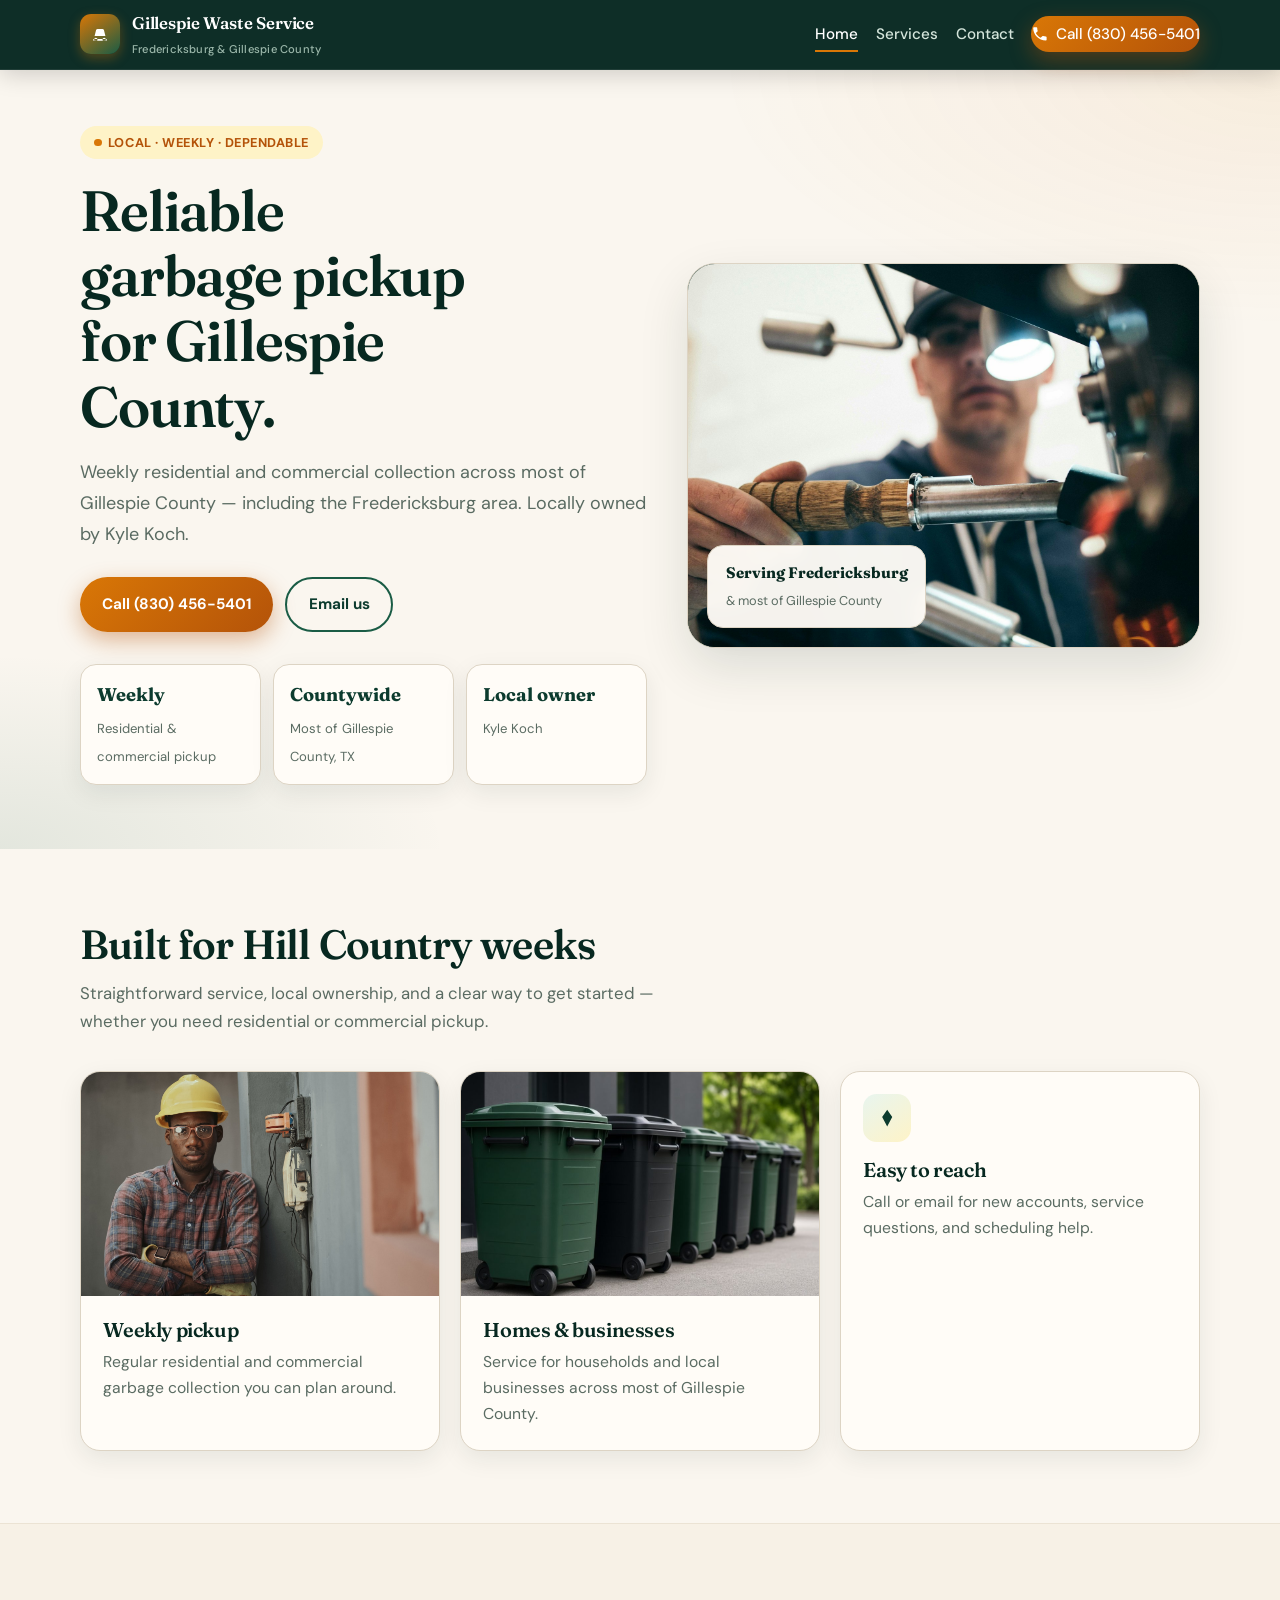
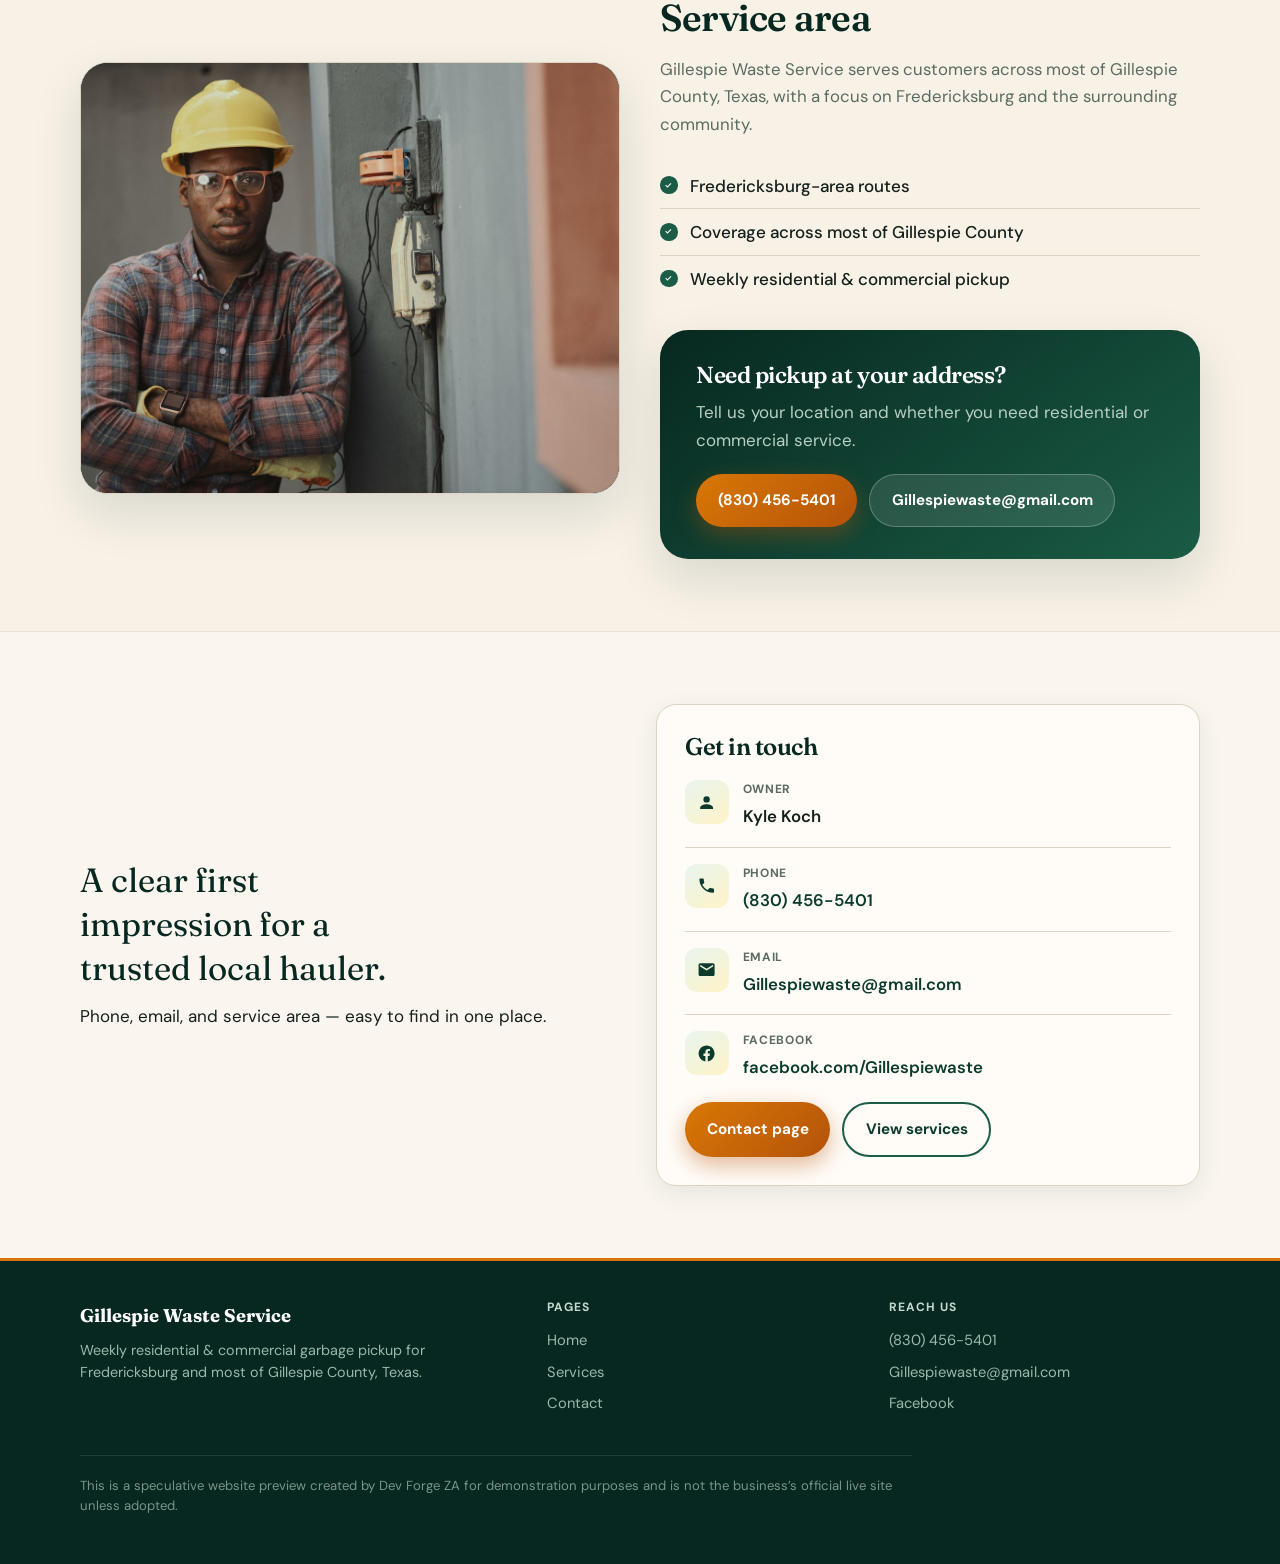
==== commit 15b3b91d: "Redesign Gillespie Waste preview as premium local marketing site Full visual rewrite: forest green +" ====
--- a/index.html
+++ b/index.html
@@ -3,146 +3,248 @@
 <head>
   <meta charset="utf-8" />
   <meta name="viewport" content="width=device-width, initial-scale=1" />
-  <title>Gillespie Waste Service | Weekly Pickup in Gillespie County, TX</title>
-  <meta name="description" content="Weekly garbage pickup across most of Gillespie County. Call or text Gillespie Waste Service in Fredericksburg, TX." />
-  <meta property="og:title" content="Gillespie Waste Service | Gillespie County, TX" />
-  <meta property="og:description" content="Weekly garbage pickup across most of Gillespie County. Call or text Gillespie Waste Service in Fredericksburg, TX." />
-  <meta property="og:image" content="images/hero.jpg" />
-  <link rel="icon" href="data:image/svg+xml,%3Csvg xmlns='http://www.w3.org/2000/svg' viewBox='0 0 64 64'%3E%3Crect width='64' height='64' rx='14' fill='%23f0a202'/%3E%3Ctext x='32' y='42' text-anchor='middle' font-size='26' font-family='Arial' font-weight='700' fill='%2307110d'%3EG%3C/text%3E%3C/svg%3E" />
+  <title>Gillespie Waste Service | Weekly Pickup in Fredericksburg &amp; Gillespie County, TX</title>
+  <meta name="description" content="Locally owned weekly residential and commercial garbage pickup across most of Gillespie County, Texas. Call (830) 456-5401." />
+  <link rel="preconnect" href="https://fonts.googleapis.com" />
+  <link rel="preconnect" href="https://fonts.gstatic.com" crossorigin />
   <link rel="stylesheet" href="css/styles.css" />
 </head>
 <body>
-  <div class="topbar">
-    <div class="wrap">
-      <span>Weekly garbage pickup · Most of Gillespie County, TX</span>
-      <a href="tel:+18304565401">Call or text (830) 456-5401</a>
-    </div>
-  </div>
-  <header>
-    <div class="wrap nav">
+  <header class="site-header">
+    <div class="wrap nav-bar">
       <a class="brand" href="index.html">
-        <span class="brand-badge" aria-hidden="true">GW</span>
-        <span>
+        <span class="brand-mark" aria-hidden="true">
+          <svg viewBox="0 0 24 24" aria-hidden="true"><path d="M4 18h16v2H4zm1.5-3.5 1.8-7.2A2 2 0 0 1 9.25 6h5.5a2 2 0 0 1 1.95 1.3L18.5 14.5H5.5zM7 16.5a1.5 1.5 0 1 0 .001 3.999A1.5 1.5 0 0 0 7 16.5zm10 0a1.5 1.5 0 1 0 .001 3.999A1.5 1.5 0 0 0 17 16.5z"/></svg>
+        </span>
+        <span class="brand-text">
           <strong>Gillespie Waste Service</strong>
-          <small>Fredericksburg · Gillespie County</small>
+          <span>Fredericksburg &amp; Gillespie County</span>
         </span>
       </a>
-      <nav>
+      <button class="nav-toggle" type="button" aria-expanded="false" aria-controls="site-nav" aria-label="Open menu">
+        <svg viewBox="0 0 24 24" aria-hidden="true"><path fill="currentColor" d="M4 7h16v2H4zm0 4h16v2H4zm0 4h16v2H4z"/></svg>
+      </button>
+      <nav class="nav-links" id="site-nav">
         <a href="index.html" aria-current="page">Home</a>
         <a href="services.html">Services</a>
         <a href="contact.html">Contact</a>
-        <a class="btn btn-amber" href="tel:+18304565401">Call / Text (830) 456-5401</a>
+        <a class="btn btn-call" href="tel:+18304565401">
+          <svg viewBox="0 0 24 24" aria-hidden="true"><path d="M6.6 10.8c1.4 2.8 3.8 5.1 6.6 6.6l2.2-2.2c.3-.3.7-.4 1.1-.2 1.2.4 2.5.6 3.8.6.6 0 1 .4 1 1V20c0 .6-.4 1-1 1C10.6 21 3 13.4 3 4c0-.6.4-1 1-1h3.5c.6 0 1 .4 1 1 0 1.3.2 2.6.6 3.8.1.4 0 .8-.3 1.1L6.6 10.8z"/></svg>
+          Call (830) 456-5401
+        </a>
       </nav>
     </div>
   </header>
+
   <main>
     <section class="hero">
-      <div class="hero-media" aria-hidden="true">
-        <img src="images/hero.jpg" alt="" width="1800" height="1200" />
-      </div>
-      <div class="wrap hero-content">
-        <div class="eyebrow">Local hauling · Owner-operated</div>
-        <h1>Weekly pickup you can count on.</h1>
-        <p class="sub">Gillespie Waste Service provides weekly garbage collection throughout most of Gillespie County — including the Fredericksburg area. Locally owned by Kyle Koch.</p>
-        <div class="cta-row">
-          <a class="btn btn-amber" href="tel:+18304565401">Call / Text (830) 456-5401</a>
-          <a class="btn btn-green" href="mailto:Gillespiewaste@gmail.com">Email Gillespiewaste@gmail.com</a>
-          <a class="btn btn-ghost" href="https://www.facebook.com/Gillespiewaste/" target="_blank" rel="noopener">Facebook</a>
-        </div>
-        <div class="hero-stats">
-          <div><strong>Weekly</strong><span>Garbage collection</span></div>
-          <div><strong>Most of the county</strong><span>Gillespie County coverage</span></div>
-          <div><strong>Kyle Koch</strong><span>Owner-operated</span></div>
-        </div>
-      </div>
-    </section>
-
-    <section>
+      <div class="wrap hero-grid">
+        <div>
+          <p class="eyebrow">Local · Weekly · Dependable</p>
+          <h1>Reliable garbage pickup for Gillespie County.</h1>
+          <p class="hero-lead">
+            Weekly residential and commercial collection across most of Gillespie County —
+            including the Fredericksburg area. Locally owned by Kyle Koch.
+          </p>
+          <div class="cta-row">
+            <a class="btn btn-call" href="tel:+18304565401">Call (830) 456-5401</a>
+            <a class="btn btn-outline" href="mailto:Gillespiewaste@gmail.com">Email us</a>
+          </div>
+          <div class="trust-strip">
+            <div class="trust-item">
+              <strong>Weekly</strong>
+              <span>Residential &amp; commercial pickup</span>
+            </div>
+            <div class="trust-item">
+              <strong>Countywide</strong>
+              <span>Most of Gillespie County, TX</span>
+            </div>
+            <div class="trust-item">
+              <strong>Local owner</strong>
+              <span>Kyle Koch</span>
+            </div>
+          </div>
+        </div>
+        <div class="hero-visual">
+          <div class="hero-frame">
+            <img
+              src="images/hero.jpg"
+              alt="Neighborhood street with bins ready for weekly garbage pickup"
+              width="1200"
+              height="900"
+              fetchpriority="high"
+            />
+          </div>
+          <div class="hero-badge">
+            <strong>Serving Fredericksburg</strong>
+            <span>&amp; most of Gillespie County</span>
+          </div>
+        </div>
+      </div>
+    </section>
+
+    <section class="section">
       <div class="wrap">
-        <h2>Built for Gillespie County homes</h2>
-        <p class="lead">A clean, practical first impression for a trusted local hauler — phone and email front and center so new customers can start service fast.</p>
-        <div class="feature-grid">
-          <article class="feature feature-lg">
-            <div class="feature-img"><img src="images/truck.jpg" alt="Service vehicle on a local route" width="1200" height="800" /></div>
-            <div class="feature-body">
-              <h3>Weekly garbage pickup</h3>
-              <p>Regular collection for residential routes across most of Gillespie County. Call or text to confirm your address.</p>
+        <div class="section-head">
+          <h2>Built for Hill Country weeks</h2>
+          <p>
+            Straightforward service, local ownership, and a clear way to get started —
+            whether you need residential or commercial pickup.
+          </p>
+        </div>
+        <div class="card-grid">
+          <article class="card">
+            <div class="card-media">
+              <img src="images/truck.jpg" alt="Waste collection truck on a local street" width="800" height="500" loading="lazy" />
+            </div>
+            <div class="card-body">
+              <h3>Weekly pickup</h3>
+              <p>Regular residential and commercial garbage collection you can plan around.</p>
             </div>
           </article>
-          <article class="feature">
-            <div class="feature-img"><img src="images/bins.jpg" alt="Wheeled bins ready for collection day" width="900" height="600" /></div>
-            <div class="feature-body">
-              <h3>Straightforward service</h3>
-              <p>No runaround. Ask about your route, timing, and getting started.</p>
+          <article class="card">
+            <div class="card-media">
+              <img src="images/bins.jpg" alt="Clean wheeled trash bins ready for collection" width="800" height="500" loading="lazy" />
+            </div>
+            <div class="card-body">
+              <h3>Homes &amp; businesses</h3>
+              <p>Service for households and local businesses across most of Gillespie County.</p>
             </div>
           </article>
-          <article class="feature">
-            <div class="feature-img"><img src="images/neighborhood.jpg" alt="Neighborhood street in a residential area" width="900" height="600" /></div>
-            <div class="feature-body">
+          <article class="card">
+            <div class="card-body">
+              <div class="card-icon" aria-hidden="true">
+                <svg viewBox="0 0 24 24"><path d="M6.6 10.8 12 3l5.4 7.8L12 21 6.6 10.8zm2.5.7L12 6.2l2.9 5.3H9.1z"/></svg>
+              </div>
               <h3>Easy to reach</h3>
-              <p>Call, text, email, or message on Facebook — whichever is easiest.</p>
+              <p>Call or email for new accounts, service questions, and scheduling help.</p>
             </div>
           </article>
         </div>
       </div>
     </section>
 
-    <section class="band">
+    <section class="section band" id="area">
       <div class="wrap split">
-        <div class="photo-card">
-          <img src="images/truck.jpg" alt="Collection truck serving a neighborhood" width="1200" height="900" />
-          <div class="badge">
-            <strong>Fredericksburg &amp; Gillespie County</strong>
-            <span>Serving most of Gillespie County — confirm your address by phone</span>
-          </div>
-        </div>
-        <div class="dark-panel">
-          <h3>Ready for weekly pickup?</h3>
-          <p>Tell us where you are. We’ll confirm whether your address is on a route and help you get set up.</p>
-          <p class="phone-xl"><a href="tel:+18304565401">(830) 456-5401</a></p>
-          <div class="cta-row">
-            <a class="btn btn-amber" href="tel:+18304565401">Call / Text now</a>
-            <a class="btn btn-ghost" href="services.html">View services</a>
-          </div>
-        </div>
-      </div>
-    </section>
-
-    <section>
-      <div class="wrap split">
+        <div class="split-media">
+          <img src="images/truck.jpg" alt="Collection truck serving a neighborhood route" width="1200" height="960" loading="lazy" />
+        </div>
+        <div class="split-copy">
+          <h2>Service area</h2>
+          <p class="lead">
+            Gillespie Waste Service serves customers across most of Gillespie County, Texas,
+            with a focus on Fredericksburg and the surrounding community.
+          </p>
+          <ul class="check-list">
+            <li>Fredericksburg-area routes</li>
+            <li>Coverage across most of Gillespie County</li>
+            <li>Weekly residential &amp; commercial pickup</li>
+          </ul>
+          <div class="cta-panel">
+            <h3>Need pickup at your address?</h3>
+            <p>Tell us your location and whether you need residential or commercial service.</p>
+            <div class="cta-row" style="margin-bottom:0">
+              <a class="btn btn-call" href="tel:+18304565401">(830) 456-5401</a>
+              <a class="btn btn-ghost" href="mailto:Gillespiewaste@gmail.com">Gillespiewaste@gmail.com</a>
+            </div>
+          </div>
+        </div>
+      </div>
+    </section>
+
+    <section class="section">
+      <div class="wrap closer">
         <div>
-          <h2>About the business</h2>
-          <p class="lead">Gillespie Waste Service is a locally owned Gillespie County hauler led by Kyle Koch. The focus is simple: dependable weekly garbage collection and a person you can actually reach.</p>
-          <p class="lead" style="margin-top:1rem;">Hours aren’t listed here on purpose — please call or text to confirm the best time to connect.</p>
+          <p class="closer-quote">A clear first impression for a trusted local hauler.</p>
+          <p class="muted">Phone, email, and service area — easy to find in one place.</p>
         </div>
         <div class="contact-card">
-          <h3 style="font-family:'Space Grotesk',sans-serif;margin:0 0 0.8rem;">Quick contacts</h3>
-          <p><strong>Owner:</strong> Kyle Koch</p>
-          <p><strong>Phone:</strong> <a href="tel:+18304565401">(830) 456-5401</a> (call or text)</p>
-          <p><strong>Email:</strong> <a href="mailto:Gillespiewaste@gmail.com">Gillespiewaste@gmail.com</a></p>
-          <p><strong>Facebook:</strong> <a href="https://www.facebook.com/Gillespiewaste/" target="_blank" rel="noopener">facebook.com/Gillespiewaste</a></p>
-          <div class="cta-row" style="margin-top:1.2rem;">
-            <a class="btn btn-amber" href="contact.html">Contact page</a>
-            <a class="btn btn-green" href="mailto:Gillespiewaste@gmail.com">Email us</a>
+          <h2>Get in touch</h2>
+          <dl>
+            <div class="contact-row">
+              <div class="contact-icon" aria-hidden="true">
+                <svg viewBox="0 0 24 24"><path d="M12 12a4 4 0 1 0 0-8 4 4 0 0 0 0 8zm0 2c-4 0-8 2-8 4v2h16v-2c0-2-4-4-8-4z"/></svg>
+              </div>
+              <div>
+                <dt>Owner</dt>
+                <dd>Kyle Koch</dd>
+              </div>
+            </div>
+            <div class="contact-row">
+              <div class="contact-icon" aria-hidden="true">
+                <svg viewBox="0 0 24 24"><path d="M6.6 10.8c1.4 2.8 3.8 5.1 6.6 6.6l2.2-2.2c.3-.3.7-.4 1.1-.2 1.2.4 2.5.6 3.8.6.6 0 1 .4 1 1V20c0 .6-.4 1-1 1C10.6 21 3 13.4 3 4c0-.6.4-1 1-1h3.5c.6 0 1 .4 1 1 0 1.3.2 2.6.6 3.8.1.4 0 .8-.3 1.1L6.6 10.8z"/></svg>
+              </div>
+              <div>
+                <dt>Phone</dt>
+                <dd><a href="tel:+18304565401">(830) 456-5401</a></dd>
+              </div>
+            </div>
+            <div class="contact-row">
+              <div class="contact-icon" aria-hidden="true">
+                <svg viewBox="0 0 24 24"><path d="M20 4H4c-1.1 0-2 .9-2 2v12c0 1.1.9 2 2 2h16c1.1 0 2-.9 2-2V6c0-1.1-.9-2-2-2zm0 4-8 5L4 8V6l8 5 8-5v2z"/></svg>
+              </div>
+              <div>
+                <dt>Email</dt>
+                <dd><a href="mailto:Gillespiewaste@gmail.com">Gillespiewaste@gmail.com</a></dd>
+              </div>
+            </div>
+            <div class="contact-row">
+              <div class="contact-icon" aria-hidden="true">
+                <svg viewBox="0 0 24 24"><path d="M22 12c0-5.5-4.5-10-10-10S2 6.5 2 12c0 5 3.7 9.1 8.5 9.9v-7H8.1V12h2.4V9.8c0-2.4 1.4-3.7 3.6-3.7 1 0 2.1.2 2.1.2v2.3h-1.2c-1.2 0-1.5.7-1.5 1.5V12h2.6l-.4 2.9h-2.2v7C18.3 21.1 22 17 22 12z"/></svg>
+              </div>
+              <div>
+                <dt>Facebook</dt>
+                <dd><a href="https://www.facebook.com/Gillespiewaste" target="_blank" rel="noopener noreferrer">facebook.com/Gillespiewaste</a></dd>
+              </div>
+            </div>
+          </dl>
+          <div class="cta-row" style="margin-top:1.25rem;margin-bottom:0">
+            <a class="btn btn-call" href="contact.html">Contact page</a>
+            <a class="btn btn-outline" href="services.html">View services</a>
           </div>
         </div>
       </div>
     </section>
   </main>
 
-  <footer>
+  <footer class="site-footer">
     <div class="wrap">
-      <p><strong style="color:#fff">Gillespie Waste Service</strong><br>
-      Fredericksburg / Gillespie County, TX ·
-      <a href="tel:+18304565401">(830) 456-5401</a> ·
-      <a href="mailto:Gillespiewaste@gmail.com">Gillespiewaste@gmail.com</a> ·
-      <a href="https://www.facebook.com/Gillespiewaste/" target="_blank" rel="noopener">Facebook</a></p>
-      <p class="footer-disclaimer">Heads up — this is an unofficial design preview by Dev Forge ZA for demonstration. It’s not Gillespie Waste Service’s official website unless they choose to use it.</p>
+      <div class="footer-grid">
+        <div class="footer-brand">
+          <strong>Gillespie Waste Service</strong>
+          <p>Weekly residential &amp; commercial garbage pickup for Fredericksburg and most of Gillespie County, Texas.</p>
+        </div>
+        <div class="footer-col">
+          <h4>Pages</h4>
+          <a href="index.html">Home</a>
+          <a href="services.html">Services</a>
+          <a href="contact.html">Contact</a>
+        </div>
+        <div class="footer-col">
+          <h4>Reach us</h4>
+          <a href="tel:+18304565401">(830) 456-5401</a>
+          <a href="mailto:Gillespiewaste@gmail.com">Gillespiewaste@gmail.com</a>
+          <a href="https://www.facebook.com/Gillespiewaste" target="_blank" rel="noopener noreferrer">Facebook</a>
+        </div>
+      </div>
+      <p class="footer-disclaimer">
+        This is a speculative website preview created by Dev Forge ZA for demonstration purposes
+        and is not the business’s official live site unless adopted.
+      </p>
     </div>
   </footer>
-  <div class="sticky-call" aria-label="Quick contact">
-    <a class="call" href="tel:+18304565401">Call / Text</a>
-    <a class="mail" href="mailto:Gillespiewaste@gmail.com">Email</a>
-  </div>
+
+  <script>
+    (function () {
+      var btn = document.querySelector('.nav-toggle');
+      var nav = document.getElementById('site-nav');
+      if (!btn || !nav) return;
+      btn.addEventListener('click', function () {
+        var open = nav.classList.toggle('is-open');
+        btn.setAttribute('aria-expanded', open ? 'true' : 'false');
+        btn.setAttribute('aria-label', open ? 'Close menu' : 'Open menu');
+      });
+    })();
+  </script>
 </body>
 </html>
--- a/css/styles.css
+++ b/css/styles.css
@@ -1,377 +1,725 @@
-@import url('https://fonts.googleapis.com/css2?family=Inter:wght@400;500;600;700;800&family=Space+Grotesk:wght@500;600;700&display=swap');
+/* Gillespie Waste Service — premium local marketing */
+@import url('https://fonts.googleapis.com/css2?family=DM+Sans:ital,opsz,wght@0,9..40,400;0,9..40,500;0,9..40,600;0,9..40,700;1,9..40,400&family=Fraunces:opsz,wght@9..144,500;9..144,600;9..144,700&display=swap');
 
 :root {
-  --bg: #0b1210;
-  --bg-soft: #121c18;
-  --panel: #16241e;
-  --paper: #f4f1ea;
-  --card: #ffffff;
-  --ink: #102018;
-  --muted: #5d6b64;
-  --line: #d8ded9;
-  --green: #1f8f5f;
-  --green-deep: #0f5c3c;
-  --amber: #f0a202;
-  --amber-deep: #c47d00;
-  --cream: #fff7e8;
-  --white: #f7faf8;
-  --shadow: 0 24px 60px rgba(8, 16, 12, 0.28);
-}
-
-* { box-sizing: border-box; }
+  --forest: #0c3b2e;
+  --forest-deep: #072820;
+  --forest-mid: #1a5c45;
+  --amber: #d97706;
+  --amber-deep: #b45309;
+  --amber-soft: #fef3c7;
+  --cream: #f7f1e6;
+  --cream-dark: #ebe3d4;
+  --paper: #faf6ef;
+  --card: #fffcf7;
+  --ink: #14201b;
+  --muted: #5a6b62;
+  --line: #ddd4c4;
+  --white: #ffffff;
+  --radius: 1.25rem;
+  --radius-lg: 1.75rem;
+  --shadow: 0 20px 50px rgba(7, 40, 32, 0.12);
+  --shadow-sm: 0 8px 24px rgba(7, 40, 32, 0.08);
+  --header-h: 4.25rem;
+  --font-display: "Fraunces", Georgia, "Times New Roman", serif;
+  --font-body: "DM Sans", system-ui, -apple-system, sans-serif;
+}
+
+*, *::before, *::after { box-sizing: border-box; }
 html { scroll-behavior: smooth; }
 body {
   margin: 0;
-  font-family: Inter, system-ui, sans-serif;
+  font-family: var(--font-body);
   color: var(--ink);
   background: var(--paper);
-  line-height: 1.55;
-}
-img { max-width: 100%; display: block; }
-a { color: var(--green-deep); }
-.wrap { width: min(1160px, calc(100% - 2rem)); margin: 0 auto; }
-
-.topbar {
-  background: #07110d;
-  color: #cfe3d8;
-  font-size: 0.85rem;
-  padding: 0.45rem 0;
-}
-.topbar .wrap { display: flex; justify-content: space-between; gap: 1rem; flex-wrap: wrap; }
-.topbar a { color: #fff; font-weight: 600; text-decoration: none; }
-
-header {
+  line-height: 1.65;
+  font-size: 1.0625rem;
+  -webkit-font-smoothing: antialiased;
+}
+img { max-width: 100%; height: auto; display: block; }
+a { color: var(--forest-mid); }
+a:hover { color: var(--amber-deep); }
+h1, h2, h3, h4 {
+  font-family: var(--font-display);
+  font-weight: 600;
+  line-height: 1.15;
+  letter-spacing: -0.02em;
+  color: var(--forest-deep);
+}
+p { margin: 0 0 1rem; }
+.wrap {
+  width: min(1120px, calc(100% - 2.5rem));
+  margin-inline: auto;
+}
+
+/* —— Header —— */
+.site-header {
   position: sticky;
   top: 0;
-  z-index: 40;
-  background: rgba(11, 18, 16, 0.94);
+  z-index: 100;
+  background: rgba(7, 40, 32, 0.97);
   backdrop-filter: blur(16px);
-  border-bottom: 1px solid rgba(255,255,255,0.08);
-}
-.nav {
+  -webkit-backdrop-filter: blur(16px);
+  border-bottom: 1px solid rgba(255, 255, 255, 0.08);
+  box-shadow: 0 4px 24px rgba(0, 0, 0, 0.18);
+}
+.nav-bar {
   display: flex;
   align-items: center;
   justify-content: space-between;
   gap: 1rem;
-  padding: 0.9rem 0;
+  min-height: var(--header-h);
+  padding: 0.65rem 0;
 }
 .brand {
   display: flex;
   align-items: center;
   gap: 0.75rem;
   text-decoration: none;
-  color: #fff;
-}
-.brand-badge {
-  width: 42px;
-  height: 42px;
-  border-radius: 12px;
-  background: linear-gradient(145deg, var(--amber), var(--green));
+  color: var(--white);
+  flex-shrink: 0;
+}
+.brand-mark {
+  width: 2.5rem;
+  height: 2.5rem;
+  border-radius: 0.7rem;
+  background: linear-gradient(145deg, var(--amber) 0%, var(--forest-mid) 100%);
   display: grid;
   place-items: center;
-  font-family: "Space Grotesk", sans-serif;
-  font-weight: 700;
-  color: #08110d;
-}
-.brand strong { display: block; font-size: 1rem; letter-spacing: -0.02em; }
-.brand small { display: block; color: #93b3a4; font-size: 0.72rem; font-weight: 500; }
-nav { display: flex; gap: 1rem; flex-wrap: wrap; align-items: center; }
-nav a {
-  color: #d5e6dd;
+  box-shadow: 0 4px 12px rgba(217, 119, 6, 0.35);
+}
+.brand-mark svg { width: 1.25rem; height: 1.25rem; fill: var(--white); }
+.brand-text strong {
+  display: block;
+  font-family: var(--font-display);
+  font-size: 1.05rem;
+  font-weight: 600;
+  letter-spacing: -0.01em;
+  color: var(--white);
+}
+.brand-text span {
+  display: block;
+  font-size: 0.7rem;
+  font-weight: 500;
+  color: #9cb8ab;
+  letter-spacing: 0.02em;
+  margin-top: 0.1rem;
+}
+.nav-links {
+  display: flex;
+  align-items: center;
+  gap: 0.35rem 1.1rem;
+  flex-wrap: wrap;
+}
+.nav-links a {
+  color: #d4e5db;
   text-decoration: none;
+  font-size: 0.95rem;
   font-weight: 500;
-  font-size: 0.95rem;
-}
-nav a[aria-current="page"] { color: #fff; }
-
+  padding: 0.35rem 0;
+  transition: color 0.15s ease;
+}
+.nav-links a:hover,
+.nav-links a[aria-current="page"] {
+  color: var(--white);
+}
+.nav-links a[aria-current="page"] {
+  box-shadow: inset 0 -2px 0 var(--amber);
+}
 .btn {
   display: inline-flex;
   align-items: center;
   justify-content: center;
-  gap: 0.4rem;
-  padding: 0.9rem 1.25rem;
+  gap: 0.45rem;
+  padding: 0.8rem 1.35rem;
   border-radius: 999px;
-  text-decoration: none;
+  font-family: var(--font-body);
   font-weight: 700;
   font-size: 0.95rem;
-  border: 0;
+  text-decoration: none !important;
+  border: none;
   cursor: pointer;
-  transition: transform .15s ease, filter .15s ease;
-}
-.btn:hover { transform: translateY(-1px); filter: brightness(1.05); }
-.btn-amber {
-  background: linear-gradient(135deg, var(--amber), var(--amber-deep));
-  color: #1a1200 !important;
-  box-shadow: 0 12px 28px rgba(240, 162, 2, 0.32);
+  transition: transform 0.15s ease, box-shadow 0.15s ease, background 0.15s ease;
+  white-space: nowrap;
+}
+.btn:hover { transform: translateY(-1px); }
+.btn:active { transform: translateY(0); }
+.btn-call {
+  background: linear-gradient(135deg, var(--amber) 0%, var(--amber-deep) 100%);
+  color: var(--white) !important;
+  box-shadow: 0 8px 22px rgba(180, 83, 9, 0.4);
+}
+.btn-call:hover {
+  box-shadow: 0 12px 28px rgba(180, 83, 9, 0.5);
+  color: var(--white) !important;
 }
 .btn-green {
-  background: linear-gradient(135deg, var(--green), var(--green-deep));
-  color: #fff !important;
-  box-shadow: 0 12px 28px rgba(31, 143, 95, 0.28);
+  background: linear-gradient(135deg, var(--forest-mid) 0%, var(--forest) 100%);
+  color: var(--white) !important;
+  box-shadow: 0 8px 22px rgba(12, 59, 46, 0.3);
+}
+.btn-green:hover { color: var(--white) !important; }
+.btn-outline {
+  background: transparent;
+  color: var(--forest) !important;
+  border: 2px solid var(--forest-mid);
+  box-shadow: none;
+}
+.btn-outline:hover {
+  background: var(--forest);
+  color: var(--white) !important;
+  border-color: var(--forest);
 }
 .btn-ghost {
-  background: rgba(255,255,255,0.08);
-  color: #fff !important;
-  border: 1px solid rgba(255,255,255,0.18);
-}
-
+  background: rgba(255, 255, 255, 0.1);
+  color: var(--white) !important;
+  border: 1px solid rgba(255, 255, 255, 0.25);
+  box-shadow: none;
+}
+.btn-ghost:hover {
+  background: rgba(255, 255, 255, 0.18);
+  color: var(--white) !important;
+}
+.btn svg { width: 1.1rem; height: 1.1rem; fill: currentColor; flex-shrink: 0; }
+
+.nav-toggle {
+  display: none;
+  width: 2.75rem;
+  height: 2.75rem;
+  border-radius: 0.65rem;
+  border: 1px solid rgba(255, 255, 255, 0.2);
+  background: rgba(255, 255, 255, 0.06);
+  color: var(--white);
+  cursor: pointer;
+  align-items: center;
+  justify-content: center;
+}
+.nav-toggle svg { width: 1.35rem; height: 1.35rem; }
+
+/* —— Hero —— */
 .hero {
   position: relative;
-  min-height: clamp(520px, 78vh, 720px);
-  display: grid;
-  align-items: end;
-  color: #fff;
+  padding: 3.5rem 0 4rem;
   overflow: hidden;
-  background: #0b1210;
-}
-.hero-media {
-  position: absolute;
-  inset: 0;
-}
-.hero-media img {
-  width: 100%;
-  height: 100%;
-  object-fit: cover;
-  transform: scale(1.02);
-}
-.hero-media::after {
+}
+.hero::before {
   content: "";
   position: absolute;
   inset: 0;
   background:
-    linear-gradient(90deg, rgba(7,14,11,0.92) 0%, rgba(7,14,11,0.72) 42%, rgba(7,14,11,0.35) 100%),
-    linear-gradient(180deg, rgba(7,14,11,0.25) 0%, rgba(7,14,11,0.75) 100%);
-}
-.hero-content {
+    radial-gradient(ellipse 80% 60% at 100% 0%, rgba(217, 119, 6, 0.08), transparent 55%),
+    radial-gradient(ellipse 70% 50% at 0% 100%, rgba(26, 92, 69, 0.1), transparent 50%);
+  pointer-events: none;
+}
+.hero-grid {
   position: relative;
-  z-index: 1;
-  padding: 5.5rem 0 3.5rem;
+  display: grid;
+  grid-template-columns: 1.05fr 0.95fr;
+  gap: 2.5rem;
+  align-items: center;
 }
 .eyebrow {
   display: inline-flex;
   align-items: center;
-  gap: 0.45rem;
-  padding: 0.4rem 0.85rem;
+  gap: 0.4rem;
+  padding: 0.4rem 0.9rem;
   border-radius: 999px;
-  background: rgba(240, 162, 2, 0.16);
-  border: 1px solid rgba(240, 162, 2, 0.35);
-  color: #ffd87a;
-  font-size: 0.82rem;
+  background: var(--amber-soft);
+  color: var(--amber-deep);
+  font-size: 0.8rem;
   font-weight: 700;
   letter-spacing: 0.04em;
   text-transform: uppercase;
+  margin-bottom: 1.15rem;
+}
+.eyebrow::before {
+  content: "";
+  width: 0.45rem;
+  height: 0.45rem;
+  border-radius: 50%;
+  background: var(--amber);
 }
 .hero h1 {
-  font-family: "Space Grotesk", Inter, sans-serif;
-  font-size: clamp(2.6rem, 6vw, 4.4rem);
-  line-height: 0.98;
-  letter-spacing: -0.035em;
+  font-size: clamp(2.4rem, 5vw, 3.55rem);
+  margin: 0 0 1.15rem;
   max-width: 11ch;
-  margin: 1rem 0 1rem;
-}
-.hero .sub {
-  max-width: 34rem;
-  color: #d5e4dc;
-  font-size: 1.12rem;
-  margin: 0 0 1.6rem;
-}
-.cta-row { display: flex; flex-wrap: wrap; gap: 0.75rem; }
-.hero-stats {
-  display: grid;
-  grid-template-columns: repeat(3, minmax(0, 1fr));
-  gap: 0.85rem;
-  margin-top: 2rem;
-  max-width: 640px;
-}
-.hero-stats div {
-  background: rgba(255,255,255,0.08);
-  border: 1px solid rgba(255,255,255,0.12);
-  border-radius: 18px;
-  padding: 1rem 1.05rem;
-  backdrop-filter: blur(8px);
-}
-.hero-stats strong {
-  display: block;
-  font-family: "Space Grotesk", sans-serif;
-  font-size: 1.15rem;
-  margin-bottom: 0.15rem;
-}
-.hero-stats span { color: #b7cfc3; font-size: 0.86rem; }
-
-section { padding: 4.25rem 0; }
-section h2 {
-  font-family: "Space Grotesk", Inter, sans-serif;
-  font-size: clamp(1.9rem, 3.4vw, 2.7rem);
-  letter-spacing: -0.03em;
-  line-height: 1.1;
-  margin: 0 0 0.8rem;
-}
-.lead { color: var(--muted); max-width: 40rem; margin: 0; font-size: 1.05rem; }
-
-.feature-grid {
-  display: grid;
-  grid-template-columns: 1.2fr 0.9fr 0.9fr;
-  gap: 1rem;
-  margin-top: 2rem;
-}
-.feature {
+}
+.hero-lead {
+  font-size: 1.125rem;
+  color: var(--muted);
+  max-width: 36rem;
+  margin: 0 0 1.75rem;
+  line-height: 1.7;
+}
+.cta-row {
+  display: flex;
+  flex-wrap: wrap;
+  gap: 0.75rem;
+  margin-bottom: 2rem;
+}
+.trust-strip {
+  display: grid;
+  grid-template-columns: repeat(3, 1fr);
+  gap: 0.75rem;
+}
+.trust-item {
   background: var(--card);
   border: 1px solid var(--line);
-  border-radius: 28px;
+  border-radius: 1rem;
+  padding: 0.95rem 1rem;
+  box-shadow: var(--shadow-sm);
+}
+.trust-item strong {
+  display: block;
+  font-family: var(--font-display);
+  font-size: 1.15rem;
+  color: var(--forest);
+  margin-bottom: 0.15rem;
+}
+.trust-item span {
+  font-size: 0.82rem;
+  color: var(--muted);
+  line-height: 1.35;
+}
+.hero-visual {
+  position: relative;
+}
+.hero-frame {
+  border-radius: var(--radius-lg);
   overflow: hidden;
-  box-shadow: 0 16px 40px rgba(16,32,24,0.06);
-}
-.feature-lg .feature-img { height: 280px; }
-.feature-img { height: 180px; overflow: hidden; }
-.feature-img img { width: 100%; height: 100%; object-fit: cover; }
-.feature-body { padding: 1.35rem 1.4rem 1.5rem; }
-.feature h3 {
-  margin: 0 0 0.45rem;
-  font-family: "Space Grotesk", sans-serif;
+  box-shadow: var(--shadow);
+  border: 1px solid var(--line);
+  aspect-ratio: 4 / 3;
+  background: var(--forest-deep);
+}
+.hero-frame img {
+  width: 100%;
+  height: 100%;
+  object-fit: cover;
+}
+.hero-badge {
+  position: absolute;
+  left: 1.25rem;
+  bottom: 1.25rem;
+  background: rgba(255, 252, 247, 0.96);
+  backdrop-filter: blur(8px);
+  border-radius: 1rem;
+  padding: 0.85rem 1.1rem;
+  box-shadow: var(--shadow-sm);
+  border: 1px solid var(--line);
+  max-width: 14rem;
+}
+.hero-badge strong {
+  display: block;
+  font-family: var(--font-display);
+  font-size: 0.95rem;
+  color: var(--forest-deep);
+}
+.hero-badge span {
+  font-size: 0.8rem;
+  color: var(--muted);
+}
+
+/* —— Sections —— */
+.section { padding: 4.5rem 0; }
+.section-head {
+  max-width: 38rem;
+  margin-bottom: 2.25rem;
+}
+.section-head h2 {
+  font-size: clamp(1.85rem, 3.2vw, 2.55rem);
+  margin: 0 0 0.75rem;
+}
+.section-head p {
+  color: var(--muted);
+  margin: 0;
+  font-size: 1.05rem;
+}
+.band {
+  background: var(--cream);
+  border-block: 1px solid var(--cream-dark);
+}
+.band-dark {
+  background: linear-gradient(165deg, var(--forest-deep) 0%, var(--forest) 55%, var(--forest-mid) 100%);
+  color: #e8f2ec;
+  border: none;
+}
+.band-dark h2,
+.band-dark h3 { color: var(--white); }
+.band-dark p { color: #b8d0c4; }
+.band-dark .muted { color: #9cb8ab; }
+
+/* —— Cards —— */
+.card-grid {
+  display: grid;
+  grid-template-columns: repeat(3, 1fr);
+  gap: 1.25rem;
+}
+.card {
+  background: var(--card);
+  border: 1px solid var(--line);
+  border-radius: var(--radius);
+  overflow: hidden;
+  box-shadow: var(--shadow-sm);
+  display: flex;
+  flex-direction: column;
+  transition: transform 0.2s ease, box-shadow 0.2s ease;
+}
+.card:hover {
+  transform: translateY(-3px);
+  box-shadow: var(--shadow);
+}
+.card-media {
+  aspect-ratio: 16 / 10;
+  overflow: hidden;
+  background: var(--cream-dark);
+}
+.card-media img {
+  width: 100%;
+  height: 100%;
+  object-fit: cover;
+  transition: transform 0.4s ease;
+}
+.card:hover .card-media img { transform: scale(1.04); }
+.card-body { padding: 1.35rem 1.4rem 1.5rem; flex: 1; display: flex; flex-direction: column; }
+.card-body h3 {
   font-size: 1.25rem;
-  letter-spacing: -0.02em;
-}
-.feature p { margin: 0; color: var(--muted); }
-
+  margin: 0 0 0.5rem;
+}
+.card-body p {
+  color: var(--muted);
+  margin: 0;
+  flex: 1;
+  font-size: 0.98rem;
+}
+.card-icon {
+  width: 3rem;
+  height: 3rem;
+  border-radius: 0.85rem;
+  background: linear-gradient(145deg, #e8f5ef, var(--amber-soft));
+  display: grid;
+  place-items: center;
+  margin-bottom: 1rem;
+}
+.card-icon svg {
+  width: 1.4rem;
+  height: 1.4rem;
+  fill: var(--forest);
+}
+
+/* —— Split layouts —— */
 .split {
   display: grid;
-  grid-template-columns: 1.05fr 0.95fr;
-  gap: 1.4rem;
-  align-items: stretch;
-  margin-top: 2rem;
-}
-.photo-card {
+  grid-template-columns: 1fr 1fr;
+  gap: 2.5rem;
+  align-items: center;
+}
+.split-media {
+  border-radius: var(--radius-lg);
+  overflow: hidden;
+  box-shadow: var(--shadow);
+  border: 1px solid var(--line);
+  aspect-ratio: 5 / 4;
+  background: var(--forest-deep);
+}
+.split-media img {
+  width: 100%;
+  height: 100%;
+  object-fit: cover;
+}
+.split-copy h2 {
+  font-size: clamp(1.75rem, 3vw, 2.35rem);
+  margin: 0 0 1rem;
+}
+.split-copy .lead {
+  color: var(--muted);
+  margin: 0 0 1.5rem;
+  font-size: 1.05rem;
+}
+.check-list {
+  list-style: none;
+  margin: 0 0 1.75rem;
+  padding: 0;
+}
+.check-list li {
   position: relative;
-  border-radius: 32px;
-  overflow: hidden;
-  min-height: 360px;
+  padding: 0.55rem 0 0.55rem 1.85rem;
+  color: var(--ink);
+  border-bottom: 1px solid var(--line);
+  font-weight: 500;
+}
+.check-list li:last-child { border-bottom: none; }
+.check-list li::before {
+  content: "";
+  position: absolute;
+  left: 0;
+  top: 0.85rem;
+  width: 1.1rem;
+  height: 1.1rem;
+  border-radius: 50%;
+  background: var(--forest-mid) url("data:image/svg+xml,%3Csvg xmlns='http://www.w3.org/2000/svg' viewBox='0 0 16 16'%3E%3Cpath fill='%23fff' d='M6.5 11.2 3.3 8l1.1-1.1 2.1 2.1 4.6-4.6L12.2 5.5z'/%3E%3C/svg%3E") center / 0.7rem no-repeat;
+}
+
+/* —— CTA panel —— */
+.cta-panel {
+  background: linear-gradient(145deg, var(--forest-deep), var(--forest-mid));
+  border-radius: var(--radius-lg);
+  padding: 2rem 2.25rem;
+  color: #e8f2ec;
   box-shadow: var(--shadow);
 }
-.photo-card img { width: 100%; height: 100%; object-fit: cover; min-height: 360px; }
-.photo-card .badge {
-  position: absolute;
-  left: 1.1rem;
-  bottom: 1.1rem;
-  right: 1.1rem;
-  background: rgba(255,255,255,0.95);
-  border-radius: 18px;
-  padding: 1rem 1.1rem;
-}
-.photo-card .badge strong { display: block; font-family: "Space Grotesk", sans-serif; }
-.photo-card .badge span { color: var(--muted); font-size: 0.92rem; }
-
-.dark-panel {
-  background: linear-gradient(160deg, #0d1a15, #145239 70%, #1a7a52);
-  color: #edf7f1;
-  border-radius: 32px;
-  padding: 2rem;
-  box-shadow: var(--shadow);
-}
-.dark-panel h3 {
-  font-family: "Space Grotesk", sans-serif;
-  font-size: 1.55rem;
-  margin: 0 0 0.7rem;
-  letter-spacing: -0.02em;
-}
-.dark-panel p { color: #c6ddd1; margin: 0 0 1rem; }
-.dark-panel a { color: #fff; font-weight: 700; text-decoration: none; }
-.list { margin: 0; padding-left: 1.1rem; color: var(--muted); }
-.list li { margin: 0.45rem 0; }
-
-.band { background: #ebe6db; border-block: 1px solid #ddd4c4; }
-.band-dark {
+.cta-panel h3 {
+  color: var(--white);
+  font-size: 1.45rem;
+  margin: 0 0 0.6rem;
+}
+.cta-panel p {
+  color: #b8d0c4;
+  margin: 0 0 1.25rem;
+}
+.cta-panel a:not(.btn) {
+  color: #fde68a;
+  font-weight: 600;
+  text-decoration: none;
+}
+.cta-panel a:not(.btn):hover { text-decoration: underline; }
+
+/* —— Page hero (inner) —— */
+.page-hero {
+  padding: 3rem 0 2.5rem;
   background:
-    radial-gradient(circle at 15% 20%, rgba(240,162,2,0.18), transparent 35%),
-    linear-gradient(135deg, #0b1210, #123528);
-  color: #fff;
-}
-.band-dark .lead { color: #b9cfc3; }
-
-.steps {
-  counter-reset: step;
-  list-style: none;
-  margin: 1.5rem 0 0;
-  padding: 0;
-  display: grid;
-  gap: 0.85rem;
-}
-.steps li {
-  counter-increment: step;
-  display: grid;
-  grid-template-columns: auto 1fr;
-  gap: 0.9rem;
+    radial-gradient(ellipse 60% 80% at 90% 20%, rgba(217, 119, 6, 0.1), transparent 50%),
+    var(--cream);
+  border-bottom: 1px solid var(--cream-dark);
+}
+.page-hero h1 {
+  font-size: clamp(2.1rem, 4vw, 2.85rem);
+  margin: 0 0 0.75rem;
+}
+.page-hero p {
+  color: var(--muted);
+  max-width: 36rem;
+  margin: 0;
+  font-size: 1.1rem;
+}
+
+/* —— Contact —— */
+.contact-grid {
+  display: grid;
+  grid-template-columns: 1.1fr 0.9fr;
+  gap: 1.5rem;
   align-items: start;
-  background: rgba(255,255,255,0.06);
-  border: 1px solid rgba(255,255,255,0.1);
-  border-radius: 18px;
-  padding: 1rem 1.1rem;
-}
-.steps li::before {
-  content: counter(step);
-  width: 2rem;
-  height: 2rem;
-  border-radius: 50%;
-  background: var(--amber);
-  color: #1a1200;
-  display: grid;
-  place-items: center;
-  font-weight: 800;
-}
-.contact-grid {
-  display: grid;
-  grid-template-columns: 1.1fr 0.9fr;
-  gap: 1.25rem;
-  margin-top: 2rem;
 }
 .contact-card {
   background: var(--card);
   border: 1px solid var(--line);
-  border-radius: 28px;
-  padding: 1.6rem;
-}
-.contact-card p { margin: 0.55rem 0; color: var(--muted); }
-.contact-card strong { color: var(--ink); }
-
-.phone-xl {
-  font-family: "Space Grotesk", sans-serif;
-  font-size: clamp(1.8rem, 4vw, 2.6rem);
-  letter-spacing: -0.03em;
-  margin: 0.4rem 0 1rem;
-}
-.phone-xl a { color: inherit; text-decoration: none; }
-
-footer {
-  background: #07110d;
-  color: #9fb4aa;
-  padding: 2rem 0 5.5rem;
+  border-radius: var(--radius);
+  padding: 1.75rem;
+  box-shadow: var(--shadow-sm);
+}
+.contact-card h2 {
+  font-size: 1.5rem;
+  margin: 0 0 1.25rem;
+}
+.contact-row {
+  display: grid;
+  grid-template-columns: 2.75rem 1fr;
+  gap: 0.85rem;
+  align-items: start;
+  padding: 1rem 0;
+  border-bottom: 1px solid var(--line);
+}
+.contact-row:last-child { border-bottom: none; padding-bottom: 0; }
+.contact-row:first-of-type { padding-top: 0; }
+.contact-icon {
+  width: 2.75rem;
+  height: 2.75rem;
+  border-radius: 0.75rem;
+  background: linear-gradient(145deg, #e8f5ef, var(--amber-soft));
+  display: grid;
+  place-items: center;
+}
+.contact-icon svg { width: 1.2rem; height: 1.2rem; fill: var(--forest); }
+.contact-row dt {
+  font-size: 0.75rem;
+  font-weight: 700;
+  text-transform: uppercase;
+  letter-spacing: 0.06em;
+  color: var(--muted);
+  margin: 0 0 0.2rem;
+}
+.contact-row dd {
+  margin: 0;
+  font-weight: 600;
+  font-size: 1.05rem;
+  color: var(--ink);
+}
+.contact-row dd a {
+  color: var(--forest);
+  text-decoration: none;
+  font-weight: 600;
+}
+.contact-row dd a:hover { color: var(--amber-deep); }
+
+/* —— Services detail —— */
+.service-block {
+  display: grid;
+  grid-template-columns: 1fr 1fr;
+  gap: 1.5rem;
+  margin-bottom: 1.5rem;
+}
+.service-block:last-child { margin-bottom: 0; }
+.service-card {
+  background: var(--card);
+  border: 1px solid var(--line);
+  border-radius: var(--radius);
+  overflow: hidden;
+  box-shadow: var(--shadow-sm);
+}
+.service-card .card-media { aspect-ratio: 16 / 9; }
+.service-card .card-body { padding: 1.5rem 1.6rem 1.65rem; }
+.service-card h3 { font-size: 1.35rem; margin: 0 0 0.55rem; }
+.pill-row {
+  display: flex;
+  flex-wrap: wrap;
+  gap: 0.5rem;
+  margin-top: 1.1rem;
+}
+.pill {
+  display: inline-flex;
+  padding: 0.35rem 0.75rem;
+  border-radius: 999px;
+  background: #e8f5ef;
+  color: var(--forest);
+  font-size: 0.8rem;
+  font-weight: 600;
+}
+
+/* —— Quote / closer —— */
+.closer {
+  display: grid;
+  grid-template-columns: 1fr 1fr;
+  gap: 2rem;
+  align-items: center;
+}
+.closer-quote {
+  font-family: var(--font-display);
+  font-size: clamp(1.5rem, 2.8vw, 2.1rem);
+  line-height: 1.3;
+  color: var(--forest-deep);
+  margin: 0 0 0.75rem;
+  max-width: 16ch;
+}
+.closer .muted { margin: 0; }
+
+/* —— Footer —— */
+.site-footer {
+  background: var(--forest-deep);
+  color: #9cb8ab;
+  padding: 2.5rem 0 2rem;
+  border-top: 3px solid var(--amber);
+}
+.footer-grid {
+  display: grid;
+  grid-template-columns: 1.4fr 1fr 1fr;
+  gap: 2rem;
+  margin-bottom: 2rem;
+}
+.footer-brand strong {
+  display: block;
+  font-family: var(--font-display);
+  font-size: 1.15rem;
+  color: var(--white);
+  margin-bottom: 0.5rem;
+}
+.footer-brand p {
+  margin: 0;
   font-size: 0.9rem;
-}
-footer a { color: #e8f3ed; text-decoration: none; font-weight: 600; }
-.footer-disclaimer { margin-top: 0.9rem; max-width: 46rem; color: #7f948a; }
-
-.sticky-call {
-  position: fixed;
-  left: 0; right: 0; bottom: 0;
-  display: none;
-  gap: 0.5rem;
-  padding: 0.7rem;
-  background: rgba(7,17,13,0.96);
-  z-index: 50;
-}
-.sticky-call a {
-  flex: 1;
-  text-align: center;
+  line-height: 1.55;
+}
+.footer-col h4 {
+  font-family: var(--font-body);
+  font-size: 0.75rem;
+  font-weight: 700;
+  text-transform: uppercase;
+  letter-spacing: 0.08em;
+  color: #c5d9ce;
+  margin: 0 0 0.85rem;
+}
+.footer-col a {
+  display: block;
+  color: #9cb8ab;
   text-decoration: none;
-  font-weight: 800;
-  padding: 0.9rem 0.5rem;
-  border-radius: 14px;
-}
-.sticky-call .call { background: var(--amber); color: #1a1200; }
-.sticky-call .mail { background: var(--green); color: #fff; }
-
+  font-size: 0.92rem;
+  margin-bottom: 0.45rem;
+}
+.footer-col a:hover { color: var(--amber-soft); }
+.footer-disclaimer {
+  border-top: 1px solid rgba(255, 255, 255, 0.1);
+  padding-top: 1.25rem;
+  font-size: 0.82rem;
+  line-height: 1.55;
+  color: #7a9588;
+  max-width: 52rem;
+}
+
+/* —— Utilities —— */
+.sr-only {
+  position: absolute;
+  width: 1px;
+  height: 1px;
+  padding: 0;
+  margin: -1px;
+  overflow: hidden;
+  clip: rect(0, 0, 0, 0);
+  border: 0;
+}
+
+/* —— Responsive —— */
 @media (max-width: 900px) {
-  .feature-grid, .split, .contact-grid, .hero-stats { grid-template-columns: 1fr; }
-  .nav { flex-direction: column; align-items: flex-start; }
-  .sticky-call { display: flex; }
-  .hero-content { padding-top: 4rem; }
-}
+  .hero-grid,
+  .split,
+  .closer,
+  .contact-grid,
+  .service-block,
+  .card-grid {
+    grid-template-columns: 1fr;
+  }
+  .trust-strip { grid-template-columns: 1fr; }
+  .footer-grid { grid-template-columns: 1fr; gap: 1.5rem; }
+  .hero { padding: 2.5rem 0 3rem; }
+  .section { padding: 3.25rem 0; }
+  .nav-toggle { display: inline-flex; }
+  .nav-links {
+    display: none;
+    position: absolute;
+    top: 100%;
+    left: 0;
+    right: 0;
+    flex-direction: column;
+    align-items: stretch;
+    gap: 0;
+    background: var(--forest-deep);
+    padding: 0.75rem 1.25rem 1.25rem;
+    border-bottom: 1px solid rgba(255, 255, 255, 0.08);
+    box-shadow: 0 16px 32px rgba(0, 0, 0, 0.25);
+  }
+  .nav-links.is-open { display: flex; }
+  .nav-links a {
+    padding: 0.85rem 0.25rem;
+    border-bottom: 1px solid rgba(255, 255, 255, 0.08);
+  }
+  .nav-links .btn-call {
+    margin-top: 0.75rem;
+    width: 100%;
+    justify-content: center;
+  }
+  .site-header { position: sticky; }
+  .nav-bar { position: relative; }
+  .hero h1 { max-width: none; }
+  .split-media { aspect-ratio: 16 / 10; }
+}
+
+@media (min-width: 901px) {
+  .nav-links { display: flex !important; }
+}
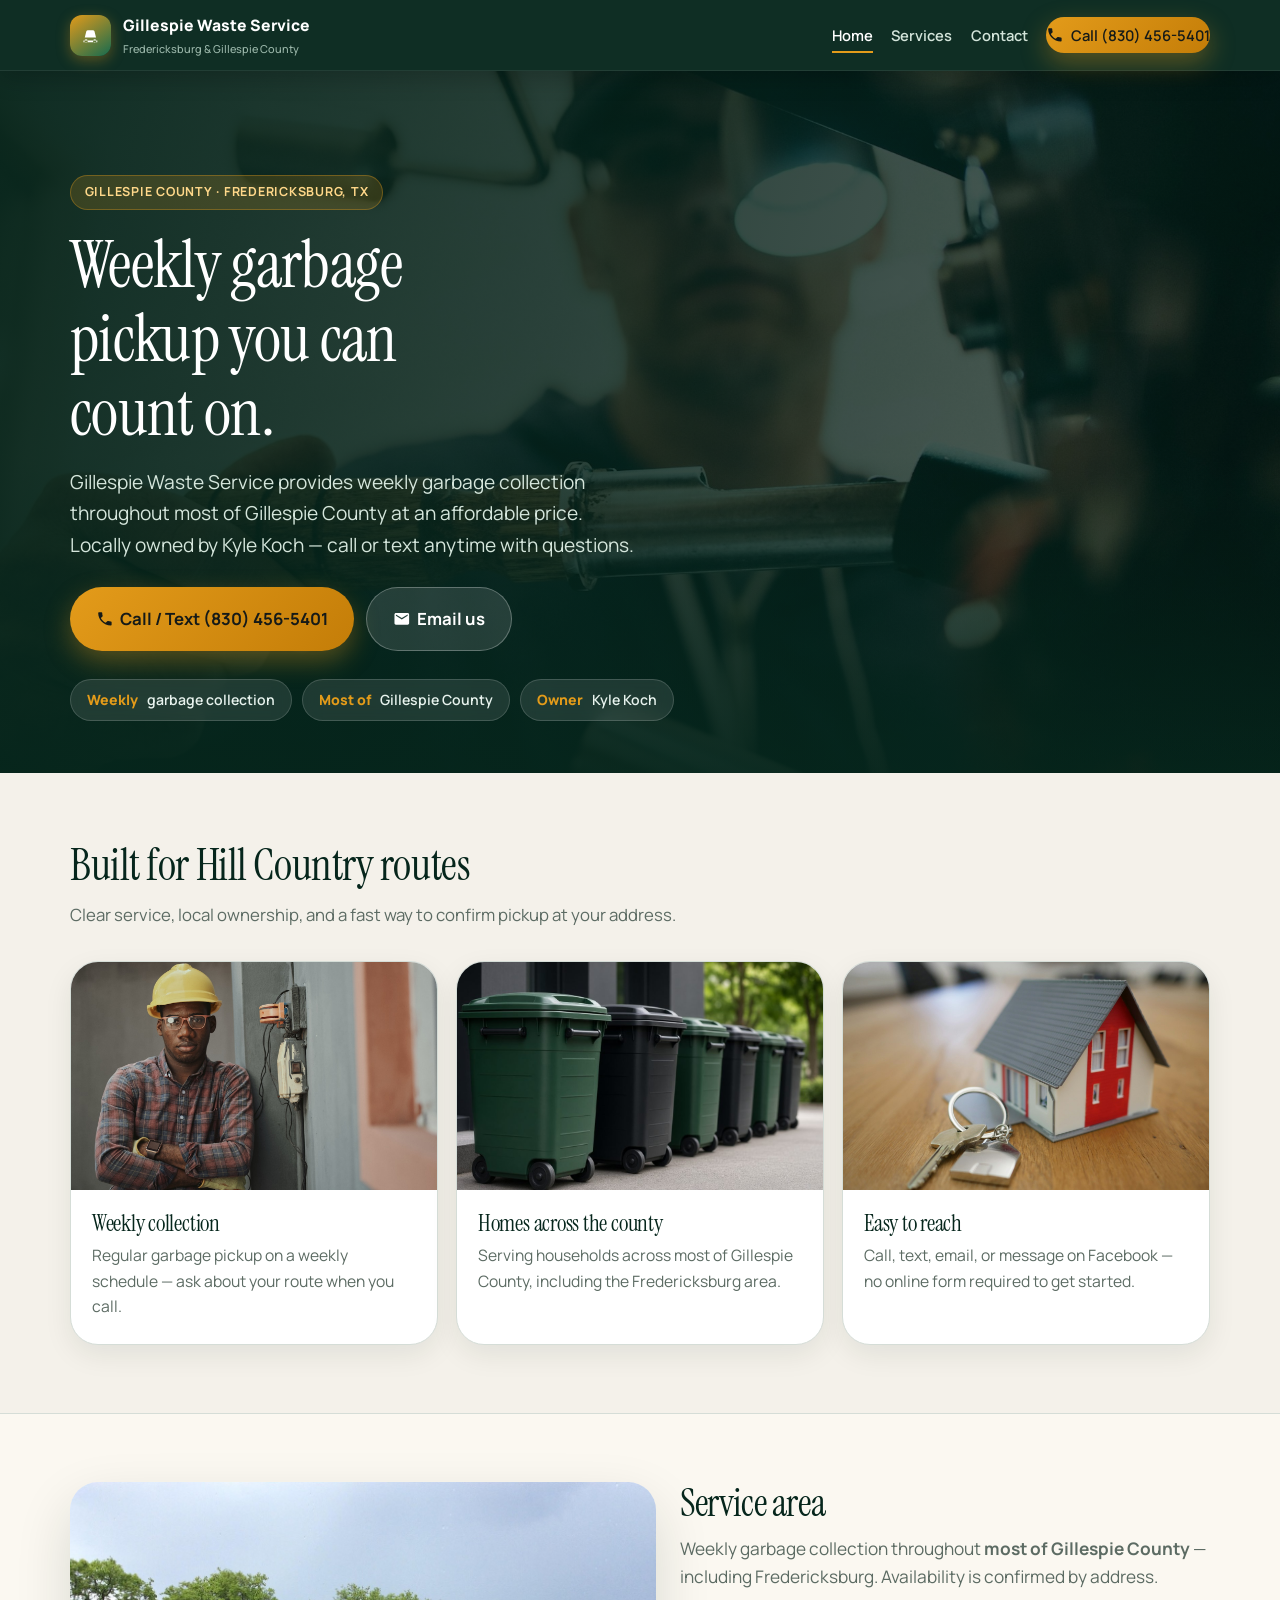
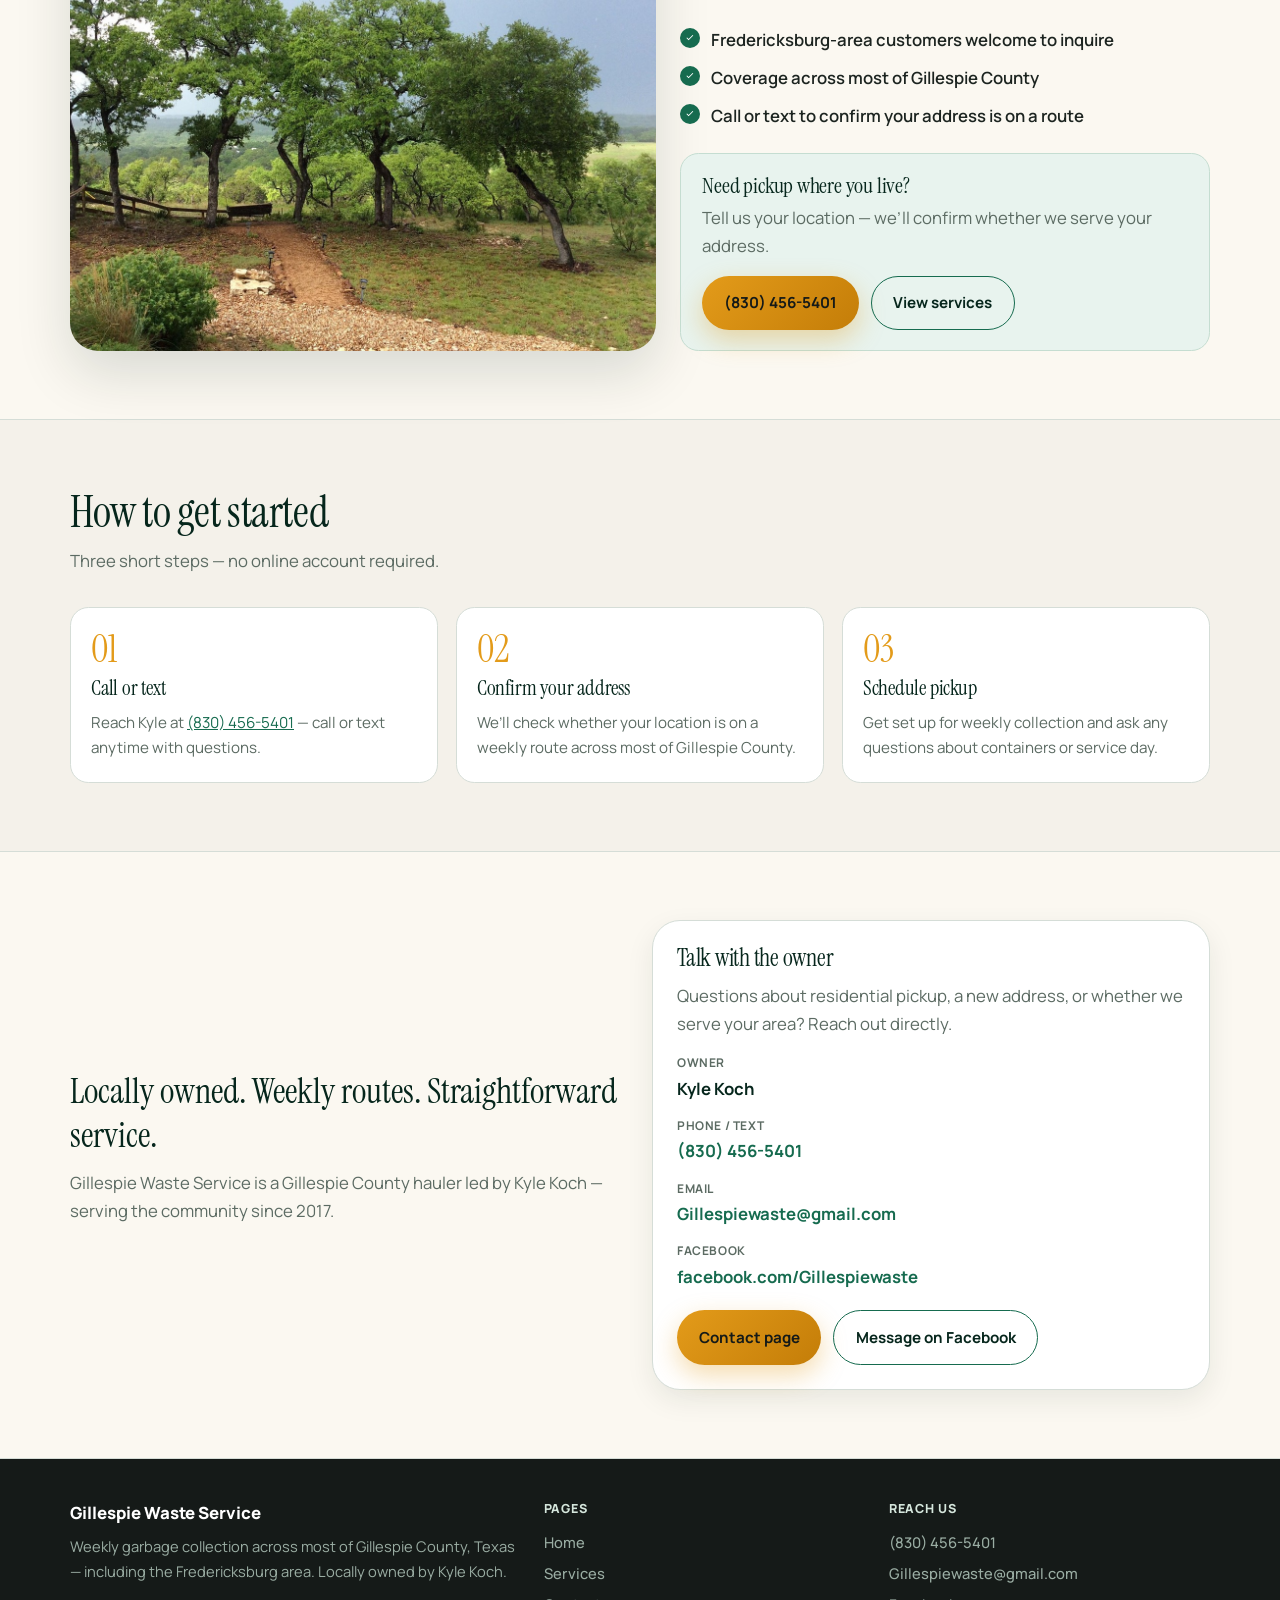
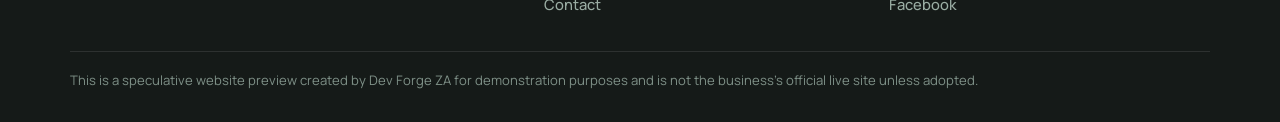
==== commit b64f45a0: "Full premium redesign: Gillespie Waste marketing site Replace prior layout with distinctive forest/a" ====
--- a/index.html
+++ b/index.html
@@ -3,82 +3,50 @@
 <head>
   <meta charset="utf-8" />
   <meta name="viewport" content="width=device-width, initial-scale=1" />
-  <title>Gillespie Waste Service | Weekly Pickup in Fredericksburg &amp; Gillespie County, TX</title>
-  <meta name="description" content="Locally owned weekly residential and commercial garbage pickup across most of Gillespie County, Texas. Call (830) 456-5401." />
-  <link rel="preconnect" href="https://fonts.googleapis.com" />
-  <link rel="preconnect" href="https://fonts.gstatic.com" crossorigin />
-  <link rel="stylesheet" href="css/styles.css" />
+  <title>Gillespie Waste Service | Weekly Pickup · Fredericksburg &amp; Gillespie County, TX</title>
+  <meta name="description" content="Locally owned weekly garbage collection across most of Gillespie County, Texas. Call or text Kyle Koch at (830) 456-5401." />
+  <link rel="stylesheet" href="styles.css" />
 </head>
 <body>
   <header class="site-header">
     <div class="wrap nav-bar">
       <a class="brand" href="index.html">
-        <span class="brand-mark" aria-hidden="true">
-          <svg viewBox="0 0 24 24" aria-hidden="true"><path d="M4 18h16v2H4zm1.5-3.5 1.8-7.2A2 2 0 0 1 9.25 6h5.5a2 2 0 0 1 1.95 1.3L18.5 14.5H5.5zM7 16.5a1.5 1.5 0 1 0 .001 3.999A1.5 1.5 0 0 0 7 16.5zm10 0a1.5 1.5 0 1 0 .001 3.999A1.5 1.5 0 0 0 17 16.5z"/></svg>
-        </span>
+        <span class="brand-mark" aria-hidden="true"><svg viewBox="0 0 24 24" aria-hidden="true"><path d="M4 18h16v2H4zm1.5-3.5 1.8-7.2A2 2 0 0 1 9.25 6h5.5a2 2 0 0 1 1.95 1.3L18.5 14.5H5.5zM7 16.5a1.5 1.5 0 1 0 .001 3.999A1.5 1.5 0 0 0 7 16.5zm10 0a1.5 1.5 0 1 0 .001 3.999A1.5 1.5 0 0 0 17 16.5z"/></svg></span>
         <span class="brand-text">
           <strong>Gillespie Waste Service</strong>
           <span>Fredericksburg &amp; Gillespie County</span>
         </span>
       </a>
-      <button class="nav-toggle" type="button" aria-expanded="false" aria-controls="site-nav" aria-label="Open menu">
-        <svg viewBox="0 0 24 24" aria-hidden="true"><path fill="currentColor" d="M4 7h16v2H4zm0 4h16v2H4zm0 4h16v2H4z"/></svg>
-      </button>
+      <button class="nav-toggle" type="button" aria-expanded="false" aria-controls="site-nav" aria-label="Open menu"><svg viewBox="0 0 24 24" aria-hidden="true"><path d="M4 7h16v2H4zm0 4h16v2H4zm0 4h16v2H4z"/></svg></button>
       <nav class="nav-links" id="site-nav">
         <a href="index.html" aria-current="page">Home</a>
         <a href="services.html">Services</a>
         <a href="contact.html">Contact</a>
-        <a class="btn btn-call" href="tel:+18304565401">
-          <svg viewBox="0 0 24 24" aria-hidden="true"><path d="M6.6 10.8c1.4 2.8 3.8 5.1 6.6 6.6l2.2-2.2c.3-.3.7-.4 1.1-.2 1.2.4 2.5.6 3.8.6.6 0 1 .4 1 1V20c0 .6-.4 1-1 1C10.6 21 3 13.4 3 4c0-.6.4-1 1-1h3.5c.6 0 1 .4 1 1 0 1.3.2 2.6.6 3.8.1.4 0 .8-.3 1.1L6.6 10.8z"/></svg>
-          Call (830) 456-5401
-        </a>
+        <a class="btn btn-call" href="tel:+18304565401"><svg viewBox="0 0 24 24" aria-hidden="true"><path d="M6.6 10.8c1.4 2.8 3.8 5.1 6.6 6.6l2.2-2.2c.3-.3.7-.4 1.1-.2 1.2.4 2.5.6 3.8.6.6 0 1 .4 1 1V20c0 .6-.4 1-1 1C10.6 21 3 13.4 3 4c0-.6.4-1 1-1h3.5c.6 0 1 .4 1 1 0 1.3.2 2.6.6 3.8.1.4 0 .8-.3 1.1L6.6 10.8z"/></svg> Call (830) 456-5401</a>
       </nav>
     </div>
   </header>
 
   <main>
     <section class="hero">
-      <div class="wrap hero-grid">
-        <div>
-          <p class="eyebrow">Local · Weekly · Dependable</p>
-          <h1>Reliable garbage pickup for Gillespie County.</h1>
-          <p class="hero-lead">
-            Weekly residential and commercial collection across most of Gillespie County —
-            including the Fredericksburg area. Locally owned by Kyle Koch.
-          </p>
-          <div class="cta-row">
-            <a class="btn btn-call" href="tel:+18304565401">Call (830) 456-5401</a>
-            <a class="btn btn-outline" href="mailto:Gillespiewaste@gmail.com">Email us</a>
-          </div>
-          <div class="trust-strip">
-            <div class="trust-item">
-              <strong>Weekly</strong>
-              <span>Residential &amp; commercial pickup</span>
-            </div>
-            <div class="trust-item">
-              <strong>Countywide</strong>
-              <span>Most of Gillespie County, TX</span>
-            </div>
-            <div class="trust-item">
-              <strong>Local owner</strong>
-              <span>Kyle Koch</span>
-            </div>
-          </div>
-        </div>
-        <div class="hero-visual">
-          <div class="hero-frame">
-            <img
-              src="images/hero.jpg"
-              alt="Neighborhood street with bins ready for weekly garbage pickup"
-              width="1200"
-              height="900"
-              fetchpriority="high"
-            />
-          </div>
-          <div class="hero-badge">
-            <strong>Serving Fredericksburg</strong>
-            <span>&amp; most of Gillespie County</span>
-          </div>
+      <div class="hero-bg" aria-hidden="true">
+        <img src="images/hero.jpg" alt="" width="1800" height="1200" fetchpriority="high" />
+      </div>
+      <div class="wrap hero-content">
+        <p class="eyebrow">Gillespie County · Fredericksburg, TX</p>
+        <h1>Weekly garbage pickup you can count on.</h1>
+        <p class="hero-lead">
+          Gillespie Waste Service provides weekly garbage collection throughout most of Gillespie County
+          at an affordable price. Locally owned by Kyle Koch — call or text anytime with questions.
+        </p>
+        <div class="cta-row">
+          <a class="btn btn-call btn-lg" href="tel:+18304565401"><svg viewBox="0 0 24 24" aria-hidden="true"><path d="M6.6 10.8c1.4 2.8 3.8 5.1 6.6 6.6l2.2-2.2c.3-.3.7-.4 1.1-.2 1.2.4 2.5.6 3.8.6.6 0 1 .4 1 1V20c0 .6-.4 1-1 1C10.6 21 3 13.4 3 4c0-.6.4-1 1-1h3.5c.6 0 1 .4 1 1 0 1.3.2 2.6.6 3.8.1.4 0 .8-.3 1.1L6.6 10.8z"/></svg> Call / Text (830) 456-5401</a>
+          <a class="btn btn-ghost btn-lg" href="mailto:Gillespiewaste@gmail.com"><svg viewBox="0 0 24 24" aria-hidden="true"><path d="M20 4H4c-1.1 0-2 .9-2 2v12c0 1.1.9 2 2 2h16c1.1 0 2-.9 2-2V6c0-1.1-.9-2-2-2zm0 4-8 5L4 8V6l8 5 8-5v2z"/></svg> Email us</a>
+        </div>
+        <div class="trust-pills">
+          <div class="pill"><strong>Weekly</strong> garbage collection</div>
+          <div class="pill"><strong>Most of</strong> Gillespie County</div>
+          <div class="pill"><strong>Owner</strong> Kyle Koch</div>
         </div>
       </div>
     </section>
@@ -86,38 +54,35 @@
     <section class="section">
       <div class="wrap">
         <div class="section-head">
-          <h2>Built for Hill Country weeks</h2>
-          <p>
-            Straightforward service, local ownership, and a clear way to get started —
-            whether you need residential or commercial pickup.
-          </p>
+          <h2>Built for Hill Country routes</h2>
+          <p>Clear service, local ownership, and a fast way to confirm pickup at your address.</p>
         </div>
         <div class="card-grid">
           <article class="card">
             <div class="card-media">
-              <img src="images/truck.jpg" alt="Waste collection truck on a local street" width="800" height="500" loading="lazy" />
+              <img src="images/truck.jpg" alt="Residential garbage truck on a neighborhood street" width="1400" height="934" loading="lazy" />
             </div>
             <div class="card-body">
-              <h3>Weekly pickup</h3>
-              <p>Regular residential and commercial garbage collection you can plan around.</p>
+              <h3>Weekly collection</h3>
+              <p>Regular garbage pickup on a weekly schedule — ask about your route when you call.</p>
             </div>
           </article>
           <article class="card">
             <div class="card-media">
-              <img src="images/bins.jpg" alt="Clean wheeled trash bins ready for collection" width="800" height="500" loading="lazy" />
+              <img src="images/bins.jpg" alt="Green and charcoal wheeled waste bins" width="1200" height="675" loading="lazy" />
             </div>
             <div class="card-body">
-              <h3>Homes &amp; businesses</h3>
-              <p>Service for households and local businesses across most of Gillespie County.</p>
+              <h3>Homes across the county</h3>
+              <p>Serving households across most of Gillespie County, including the Fredericksburg area.</p>
             </div>
           </article>
           <article class="card">
+            <div class="card-media">
+              <img src="images/neighborhood.jpg" alt="Quiet residential street ready for pickup day" width="1400" height="1051" loading="lazy" />
+            </div>
             <div class="card-body">
-              <div class="card-icon" aria-hidden="true">
-                <svg viewBox="0 0 24 24"><path d="M6.6 10.8 12 3l5.4 7.8L12 21 6.6 10.8zm2.5.7L12 6.2l2.9 5.3H9.1z"/></svg>
-              </div>
               <h3>Easy to reach</h3>
-              <p>Call or email for new accounts, service questions, and scheduling help.</p>
+              <p>Call, text, email, or message on Facebook — no online form required to get started.</p>
             </div>
           </article>
         </div>
@@ -127,25 +92,25 @@
     <section class="section band" id="area">
       <div class="wrap split">
         <div class="split-media">
-          <img src="images/truck.jpg" alt="Collection truck serving a neighborhood route" width="1200" height="960" loading="lazy" />
+          <img src="images/hill-country.jpg" alt="Texas Hill Country oaks overlooking a green valley" width="1280" height="853" loading="lazy" />
         </div>
         <div class="split-copy">
           <h2>Service area</h2>
           <p class="lead">
-            Gillespie Waste Service serves customers across most of Gillespie County, Texas,
-            with a focus on Fredericksburg and the surrounding community.
+            Weekly garbage collection throughout <strong>most of Gillespie County</strong> —
+            including Fredericksburg. Availability is confirmed by address.
           </p>
           <ul class="check-list">
-            <li>Fredericksburg-area routes</li>
+            <li>Fredericksburg-area customers welcome to inquire</li>
             <li>Coverage across most of Gillespie County</li>
-            <li>Weekly residential &amp; commercial pickup</li>
+            <li>Call or text to confirm your address is on a route</li>
           </ul>
           <div class="cta-panel">
-            <h3>Need pickup at your address?</h3>
-            <p>Tell us your location and whether you need residential or commercial service.</p>
+            <h3>Need pickup where you live?</h3>
+            <p>Tell us your location — we’ll confirm whether we serve your address.</p>
             <div class="cta-row" style="margin-bottom:0">
               <a class="btn btn-call" href="tel:+18304565401">(830) 456-5401</a>
-              <a class="btn btn-ghost" href="mailto:Gillespiewaste@gmail.com">Gillespiewaste@gmail.com</a>
+              <a class="btn btn-outline" href="services.html">View services</a>
             </div>
           </div>
         </div>
@@ -153,54 +118,49 @@
     </section>
 
     <section class="section">
+      <div class="wrap">
+        <div class="section-head">
+          <h2>How to get started</h2>
+          <p>Three short steps — no online account required.</p>
+        </div>
+        <div class="steps">
+          <div class="step">
+            <div class="step-num">01</div>
+            <h3>Call or text</h3>
+            <p>Reach Kyle at <a href="tel:+18304565401">(830) 456-5401</a> — call or text anytime with questions.</p>
+          </div>
+          <div class="step">
+            <div class="step-num">02</div>
+            <h3>Confirm your address</h3>
+            <p>We’ll check whether your location is on a weekly route across most of Gillespie County.</p>
+          </div>
+          <div class="step">
+            <div class="step-num">03</div>
+            <h3>Schedule pickup</h3>
+            <p>Get set up for weekly collection and ask any questions about containers or service day.</p>
+          </div>
+        </div>
+      </div>
+    </section>
+
+    <section class="section band">
       <div class="wrap closer">
         <div>
-          <p class="closer-quote">A clear first impression for a trusted local hauler.</p>
-          <p class="muted">Phone, email, and service area — easy to find in one place.</p>
-        </div>
-        <div class="contact-card">
-          <h2>Get in touch</h2>
-          <dl>
-            <div class="contact-row">
-              <div class="contact-icon" aria-hidden="true">
-                <svg viewBox="0 0 24 24"><path d="M12 12a4 4 0 1 0 0-8 4 4 0 0 0 0 8zm0 2c-4 0-8 2-8 4v2h16v-2c0-2-4-4-8-4z"/></svg>
-              </div>
-              <div>
-                <dt>Owner</dt>
-                <dd>Kyle Koch</dd>
-              </div>
-            </div>
-            <div class="contact-row">
-              <div class="contact-icon" aria-hidden="true">
-                <svg viewBox="0 0 24 24"><path d="M6.6 10.8c1.4 2.8 3.8 5.1 6.6 6.6l2.2-2.2c.3-.3.7-.4 1.1-.2 1.2.4 2.5.6 3.8.6.6 0 1 .4 1 1V20c0 .6-.4 1-1 1C10.6 21 3 13.4 3 4c0-.6.4-1 1-1h3.5c.6 0 1 .4 1 1 0 1.3.2 2.6.6 3.8.1.4 0 .8-.3 1.1L6.6 10.8z"/></svg>
-              </div>
-              <div>
-                <dt>Phone</dt>
-                <dd><a href="tel:+18304565401">(830) 456-5401</a></dd>
-              </div>
-            </div>
-            <div class="contact-row">
-              <div class="contact-icon" aria-hidden="true">
-                <svg viewBox="0 0 24 24"><path d="M20 4H4c-1.1 0-2 .9-2 2v12c0 1.1.9 2 2 2h16c1.1 0 2-.9 2-2V6c0-1.1-.9-2-2-2zm0 4-8 5L4 8V6l8 5 8-5v2z"/></svg>
-              </div>
-              <div>
-                <dt>Email</dt>
-                <dd><a href="mailto:Gillespiewaste@gmail.com">Gillespiewaste@gmail.com</a></dd>
-              </div>
-            </div>
-            <div class="contact-row">
-              <div class="contact-icon" aria-hidden="true">
-                <svg viewBox="0 0 24 24"><path d="M22 12c0-5.5-4.5-10-10-10S2 6.5 2 12c0 5 3.7 9.1 8.5 9.9v-7H8.1V12h2.4V9.8c0-2.4 1.4-3.7 3.6-3.7 1 0 2.1.2 2.1.2v2.3h-1.2c-1.2 0-1.5.7-1.5 1.5V12h2.6l-.4 2.9h-2.2v7C18.3 21.1 22 17 22 12z"/></svg>
-              </div>
-              <div>
-                <dt>Facebook</dt>
-                <dd><a href="https://www.facebook.com/Gillespiewaste" target="_blank" rel="noopener noreferrer">facebook.com/Gillespiewaste</a></dd>
-              </div>
-            </div>
+          <p class="quote">Locally owned. Weekly routes. Straightforward service.</p>
+          <p class="muted">Gillespie Waste Service is a Gillespie County hauler led by Kyle Koch — serving the community since 2017.</p>
+        </div>
+        <div class="owner-card">
+          <h3>Talk with the owner</h3>
+          <p class="muted">Questions about residential pickup, a new address, or whether we serve your area? Reach out directly.</p>
+          <dl class="dl">
+            <div class="dl-row"><dt>Owner</dt><dd>Kyle Koch</dd></div>
+            <div class="dl-row"><dt>Phone / text</dt><dd><a href="tel:+18304565401">(830) 456-5401</a></dd></div>
+            <div class="dl-row"><dt>Email</dt><dd><a href="mailto:Gillespiewaste@gmail.com">Gillespiewaste@gmail.com</a></dd></div>
+            <div class="dl-row"><dt>Facebook</dt><dd><a href="https://www.facebook.com/Gillespiewaste/" target="_blank" rel="noopener noreferrer">facebook.com/Gillespiewaste</a></dd></div>
           </dl>
           <div class="cta-row" style="margin-top:1.25rem;margin-bottom:0">
             <a class="btn btn-call" href="contact.html">Contact page</a>
-            <a class="btn btn-outline" href="services.html">View services</a>
+            <a class="btn btn-outline" href="https://www.facebook.com/Gillespiewaste/" target="_blank" rel="noopener noreferrer">Message on Facebook</a>
           </div>
         </div>
       </div>
@@ -212,7 +172,7 @@
       <div class="footer-grid">
         <div class="footer-brand">
           <strong>Gillespie Waste Service</strong>
-          <p>Weekly residential &amp; commercial garbage pickup for Fredericksburg and most of Gillespie County, Texas.</p>
+          <p>Weekly garbage collection across most of Gillespie County, Texas — including the Fredericksburg area. Locally owned by Kyle Koch.</p>
         </div>
         <div class="footer-col">
           <h4>Pages</h4>
@@ -224,16 +184,16 @@
           <h4>Reach us</h4>
           <a href="tel:+18304565401">(830) 456-5401</a>
           <a href="mailto:Gillespiewaste@gmail.com">Gillespiewaste@gmail.com</a>
-          <a href="https://www.facebook.com/Gillespiewaste" target="_blank" rel="noopener noreferrer">Facebook</a>
-        </div>
-      </div>
-      <p class="footer-disclaimer">
-        This is a speculative website preview created by Dev Forge ZA for demonstration purposes
-        and is not the business’s official live site unless adopted.
-      </p>
+          <a href="https://www.facebook.com/Gillespiewaste/" target="_blank" rel="noopener noreferrer">Facebook</a>
+        </div>
+      </div>
+      <p class="disclaimer">This is a speculative website preview created by Dev Forge ZA for demonstration purposes and is not the business’s official live site unless adopted.</p>
     </div>
   </footer>
-
+  <div class="mobile-callbar" aria-label="Quick contact">
+    <a class="btn btn-call" href="tel:+18304565401"><svg viewBox="0 0 24 24" aria-hidden="true"><path d="M6.6 10.8c1.4 2.8 3.8 5.1 6.6 6.6l2.2-2.2c.3-.3.7-.4 1.1-.2 1.2.4 2.5.6 3.8.6.6 0 1 .4 1 1V20c0 .6-.4 1-1 1C10.6 21 3 13.4 3 4c0-.6.4-1 1-1h3.5c.6 0 1 .4 1 1 0 1.3.2 2.6.6 3.8.1.4 0 .8-.3 1.1L6.6 10.8z"/></svg> Call / Text</a>
+    <a class="btn btn-ghost" href="mailto:Gillespiewaste@gmail.com"><svg viewBox="0 0 24 24" aria-hidden="true"><path d="M20 4H4c-1.1 0-2 .9-2 2v12c0 1.1.9 2 2 2h16c1.1 0 2-.9 2-2V6c0-1.1-.9-2-2-2zm0 4-8 5L4 8V6l8 5 8-5v2z"/></svg> Email</a>
+  </div>
   <script>
     (function () {
       var btn = document.querySelector('.nav-toggle');
--- a/styles.css
+++ b/styles.css
@@ -0,0 +1,292 @@
+@import url("https://fonts.googleapis.com/css2?family=Manrope:wght@400;500;600;700;800&family=Instrument+Serif:ital@0;1&display=swap");
+
+:root {
+  --forest: #0b3d2e;
+  --forest-deep: #06261c;
+  --forest-mid: #166b4f;
+  --forest-soft: #e8f3ee;
+  --charcoal: #151a18;
+  --ink: #1c2420;
+  --muted: #5c6b63;
+  --line: #d5ddd7;
+  --paper: #f4f1ea;
+  --cream: #fbf8f1;
+  --card: #fff;
+  --amber: #e39b1a;
+  --amber-deep: #c47d08;
+  --amber-soft: #fff4dc;
+  --white: #fff;
+  --radius: 1.15rem;
+  --radius-lg: 1.75rem;
+  --shadow: 0 22px 55px rgba(6, 38, 28, .14);
+  --shadow-sm: 0 10px 28px rgba(6, 38, 28, .08);
+  --font: "Manrope", system-ui, sans-serif;
+  --display: "Instrument Serif", Georgia, serif;
+  --max: 1140px;
+  --header-h: 4.4rem;
+}
+
+*, *::before, *::after { box-sizing: border-box; }
+html { scroll-behavior: smooth; }
+body {
+  margin: 0; font-family: var(--font); color: var(--ink);
+  background: var(--paper); line-height: 1.65; font-size: 1.05rem;
+  -webkit-font-smoothing: antialiased; padding-bottom: 4.75rem;
+}
+@media (min-width: 860px) { body { padding-bottom: 0; } }
+img { max-width: 100%; height: auto; display: block; }
+a { color: var(--forest-mid); }
+a:hover { color: var(--amber-deep); }
+h1, h2, h3 { font-family: var(--display); font-weight: 400; line-height: 1.12; letter-spacing: -.01em; color: var(--forest-deep); margin: 0 0 .65rem; }
+p { margin: 0 0 1rem; }
+ul { margin: 0; padding: 0; list-style: none; }
+.wrap { width: min(var(--max), calc(100% - 2.25rem)); margin-inline: auto; }
+.muted { color: var(--muted); }
+.lead { color: var(--muted); font-size: 1.08rem; }
+
+/* Header */
+.site-header {
+  position: sticky; top: 0; z-index: 100;
+  background: rgba(6,38,28,.96); backdrop-filter: blur(14px); -webkit-backdrop-filter: blur(14px);
+  border-bottom: 1px solid rgba(255,255,255,.08); box-shadow: 0 6px 24px rgba(0,0,0,.22);
+}
+.nav-bar {
+  display: flex; align-items: center; justify-content: space-between;
+  gap: 1rem; min-height: var(--header-h); padding: .55rem 0; position: relative;
+}
+.brand { display: flex; align-items: center; gap: .75rem; text-decoration: none; color: var(--white); flex-shrink: 0; }
+.brand-mark {
+  width: 2.55rem; height: 2.55rem; border-radius: .75rem;
+  background: linear-gradient(145deg, var(--amber), var(--forest-mid));
+  display: grid; place-items: center; box-shadow: 0 4px 14px rgba(227,155,26,.35);
+}
+.brand-mark svg { width: 1.3rem; height: 1.3rem; fill: var(--white); }
+.brand-text strong { display: block; font-family: var(--font); font-size: .98rem; font-weight: 800; color: var(--white); }
+.brand-text span { display: block; font-size: .68rem; font-weight: 500; color: #9cb8ab; margin-top: .08rem; }
+.nav-toggle {
+  display: none; background: transparent; border: 1px solid rgba(255,255,255,.2);
+  color: var(--white); border-radius: .65rem; width: 2.6rem; height: 2.6rem;
+  place-items: center; cursor: pointer; padding: 0;
+}
+.nav-toggle svg { width: 1.25rem; height: 1.25rem; fill: currentColor; }
+.nav-links { display: flex; align-items: center; gap: .25rem 1.15rem; flex-wrap: wrap; }
+.nav-links a { color: #d4e5db; text-decoration: none; font-size: .92rem; font-weight: 600; padding: .35rem 0; }
+.nav-links a:hover, .nav-links a[aria-current="page"] { color: var(--white); }
+.nav-links a[aria-current="page"] { box-shadow: inset 0 -2px 0 var(--amber); }
+
+/* Buttons */
+.btn {
+  display: inline-flex; align-items: center; justify-content: center; gap: .45rem;
+  font-family: var(--font); font-weight: 700; font-size: .95rem;
+  padding: .85rem 1.35rem; border-radius: 999px; border: 0;
+  text-decoration: none; cursor: pointer; white-space: nowrap;
+  transition: transform .15s ease, box-shadow .15s ease, background .15s ease;
+}
+.btn:hover { transform: translateY(-1px); }
+.btn svg { width: 1.1rem; height: 1.1rem; fill: currentColor; flex-shrink: 0; }
+.btn-call {
+  background: linear-gradient(135deg, var(--amber), var(--amber-deep));
+  color: var(--charcoal) !important; box-shadow: 0 10px 26px rgba(227,155,26,.35);
+}
+.btn-call:hover { color: var(--charcoal) !important; }
+.btn-solid {
+  background: linear-gradient(135deg, var(--forest-mid), var(--forest));
+  color: var(--white) !important; box-shadow: 0 10px 26px rgba(11,61,46,.3);
+}
+.btn-outline {
+  background: transparent; color: var(--forest-deep) !important;
+  border: 1.5px solid var(--forest-mid);
+}
+.btn-outline:hover { background: var(--forest-soft); }
+.btn-ghost {
+  background: rgba(255,255,255,.12); color: var(--white) !important;
+  border: 1px solid rgba(255,255,255,.28);
+}
+.btn-ghost:hover { background: rgba(255,255,255,.2); color: var(--white) !important; }
+.btn-lg { padding: 1.05rem 1.6rem; font-size: 1.05rem; }
+
+/* Hero */
+.hero {
+  position: relative; color: var(--white); min-height: clamp(32rem, 78vh, 44rem);
+  display: grid; align-items: end; background: var(--forest-deep); overflow: hidden;
+}
+.hero-bg { position: absolute; inset: 0; z-index: 0; }
+.hero-bg img { width: 100%; height: 100%; object-fit: cover; filter: brightness(.55) saturate(1.05); }
+.hero-bg::after {
+  content: ""; position: absolute; inset: 0;
+  background:
+    linear-gradient(105deg, rgba(6,38,28,.92) 0%, rgba(6,38,28,.72) 42%, rgba(6,38,28,.35) 100%),
+    linear-gradient(to top, rgba(6,38,28,.85) 0%, transparent 45%);
+}
+.hero-content { position: relative; z-index: 1; padding: 4.5rem 0 3.25rem; }
+.eyebrow {
+  display: inline-flex; background: rgba(227,155,26,.18); color: #ffd88a;
+  border: 1px solid rgba(227,155,26,.35); font-size: .78rem; font-weight: 700;
+  letter-spacing: .06em; text-transform: uppercase; padding: .4rem .85rem;
+  border-radius: 999px; margin: 0 0 1.1rem;
+}
+.hero h1 { color: var(--white); font-size: clamp(2.55rem, 6.2vw, 4.15rem); max-width: 14ch; margin-bottom: 1rem; }
+.hero-lead { font-size: clamp(1.05rem, 2vw, 1.2rem); color: #d5e6dc; max-width: 36rem; margin-bottom: 1.6rem; }
+.cta-row { display: flex; flex-wrap: wrap; gap: .75rem; margin-bottom: 1.75rem; }
+.trust-pills { display: flex; flex-wrap: wrap; gap: .65rem; }
+.pill {
+  background: rgba(255,255,255,.1); border: 1px solid rgba(255,255,255,.16);
+  backdrop-filter: blur(8px); border-radius: 999px; padding: .55rem 1rem;
+  font-size: .88rem; font-weight: 600; color: #e8f3ee;
+}
+.pill strong { color: var(--amber); font-weight: 800; margin-right: .35rem; }
+
+/* Sections */
+.section { padding: 4.25rem 0; }
+.section-head { max-width: 38rem; margin-bottom: 2rem; }
+.section-head h2 { font-size: clamp(2rem, 3.5vw, 2.75rem); }
+.section-head p { color: var(--muted); margin: 0; font-size: 1.05rem; }
+.band { background: var(--cream); border-block: 1px solid var(--line); }
+.band-dark { background: linear-gradient(160deg, var(--forest-deep), var(--forest)); color: #e4efe9; }
+.band-dark h2, .band-dark h3 { color: var(--white); }
+.band-dark p { color: #c5d7cd; }
+
+.card-grid { display: grid; grid-template-columns: repeat(3, 1fr); gap: 1.15rem; }
+.card {
+  background: var(--card); border: 1px solid var(--line); border-radius: var(--radius-lg);
+  overflow: hidden; box-shadow: var(--shadow-sm); display: flex; flex-direction: column;
+  transition: transform .2s ease, box-shadow .2s ease;
+}
+.card:hover { transform: translateY(-3px); box-shadow: var(--shadow); }
+.card-media { aspect-ratio: 16/10; overflow: hidden; background: var(--forest-soft); }
+.card-media img { width: 100%; height: 100%; object-fit: cover; }
+.card-body { padding: 1.25rem 1.3rem 1.45rem; }
+.card-body h3 { font-size: 1.45rem; margin-bottom: .4rem; }
+.card-body p { color: var(--muted); margin: 0; font-size: .98rem; }
+
+.split { display: grid; grid-template-columns: 1.05fr .95fr; gap: 1.5rem; align-items: stretch; }
+.split-media { border-radius: var(--radius-lg); overflow: hidden; box-shadow: var(--shadow); min-height: 280px; }
+.split-media img { width: 100%; height: 100%; object-fit: cover; min-height: 320px; }
+.split-copy { display: flex; flex-direction: column; justify-content: center; }
+.split-copy h2 { font-size: clamp(1.85rem, 3vw, 2.45rem); }
+.check-list { margin: 1.1rem 0 1.5rem; display: grid; gap: .65rem; }
+.check-list li {
+  display: flex; gap: .7rem; align-items: flex-start; font-weight: 600; color: var(--ink);
+}
+.check-list li::before {
+  content: ""; flex-shrink: 0; width: 1.25rem; height: 1.25rem; margin-top: .15rem; border-radius: 50%;
+  background: var(--forest-mid) url("data:image/svg+xml,%3Csvg xmlns='http://www.w3.org/2000/svg' viewBox='0 0 24 24' fill='white'%3E%3Cpath d='M9.2 16.6 4.8 12.2l1.4-1.4 3 3 8-8 1.4 1.4z'/%3E%3C/svg%3E") center/.75rem no-repeat;
+}
+.cta-panel {
+  background: var(--forest-soft); border: 1px solid #c5ddd1;
+  border-radius: var(--radius); padding: 1.25rem 1.35rem;
+}
+.cta-panel h3 { font-size: 1.35rem; margin-bottom: .35rem; }
+.cta-panel p { color: var(--muted); margin-bottom: 1rem; }
+
+.steps { display: grid; grid-template-columns: repeat(3, 1fr); gap: 1.1rem; margin-top: 1.5rem; }
+.step { background: var(--card); border: 1px solid var(--line); border-radius: var(--radius); padding: 1.35rem 1.25rem; }
+.step-num { font-family: var(--display); font-size: 2.4rem; color: var(--amber); line-height: 1; margin-bottom: .5rem; }
+.step h3 { font-size: 1.3rem; }
+.step p { color: var(--muted); margin: 0; font-size: .95rem; }
+
+.closer { display: grid; grid-template-columns: 1fr 1fr; gap: 1.5rem; align-items: center; }
+.quote { font-family: var(--display); font-size: clamp(1.6rem, 3vw, 2.2rem); color: var(--forest-deep); line-height: 1.25; margin: 0 0 .75rem; }
+.owner-card {
+  background: var(--card); border: 1px solid var(--line); border-radius: var(--radius-lg);
+  padding: 1.5rem; box-shadow: var(--shadow-sm);
+}
+.owner-card h3 { font-size: 1.5rem; }
+.dl { display: grid; gap: .85rem; margin: 1rem 0 0; }
+.dl-row { display: grid; gap: .1rem; }
+.dl-row dt { font-size: .75rem; text-transform: uppercase; letter-spacing: .05em; color: var(--muted); font-weight: 700; margin: 0; }
+.dl-row dd { margin: 0; font-weight: 700; color: var(--forest-deep); }
+.dl-row dd a { font-weight: 700; text-decoration: none; }
+.dl-row dd a:hover { text-decoration: underline; }
+
+.page-hero {
+  background: linear-gradient(135deg, var(--forest-deep), var(--forest));
+  color: var(--white); padding: 3rem 0 2.5rem;
+}
+.page-hero h1 { color: var(--white); font-size: clamp(2.1rem, 4vw, 3rem); }
+.page-hero p { color: #c5d7cd; max-width: 36rem; margin: 0; }
+
+.service-block {
+  display: grid; grid-template-columns: 1fr 1.2fr; gap: 0;
+  background: var(--card); border: 1px solid var(--line); border-radius: var(--radius-lg);
+  overflow: hidden; box-shadow: var(--shadow-sm); margin-bottom: 1.25rem;
+}
+.service-block > img { width: 100%; height: 100%; object-fit: cover; min-height: 240px; }
+.service-block .body { padding: 1.5rem 1.5rem 1.6rem; }
+.service-block h3 { font-size: 1.6rem; }
+.service-block p { color: var(--muted); }
+
+.contact-grid { display: grid; grid-template-columns: repeat(2, 1fr); gap: 1rem; }
+.contact-tile {
+  display: flex; gap: 1rem; align-items: flex-start;
+  background: var(--card); border: 1px solid var(--line); border-radius: var(--radius);
+  padding: 1.25rem 1.3rem; text-decoration: none; color: inherit;
+  box-shadow: var(--shadow-sm); transition: transform .15s ease, border-color .15s ease;
+}
+a.contact-tile:hover { transform: translateY(-2px); border-color: var(--forest-mid); color: inherit; }
+.contact-tile .icon {
+  width: 2.75rem; height: 2.75rem; border-radius: .8rem; flex-shrink: 0;
+  background: linear-gradient(145deg, var(--forest), var(--forest-mid));
+  display: grid; place-items: center;
+}
+.contact-tile .icon svg { width: 1.2rem; height: 1.2rem; fill: var(--white); }
+.contact-tile strong {
+  display: block; font-family: var(--font); font-size: .78rem; text-transform: uppercase;
+  letter-spacing: .05em; color: var(--muted); margin-bottom: .2rem;
+}
+.contact-tile > span > span {
+  display: block; font-family: var(--display); font-size: 1.35rem;
+  color: var(--forest-deep); line-height: 1.25;
+}
+.contact-tile em {
+  display: block; font-style: normal; font-size: .88rem; color: var(--muted);
+  margin-top: .25rem; font-weight: 500;
+}
+.hours-note {
+  background: var(--amber-soft); border: 1px solid #f0d9a0;
+  border-radius: var(--radius); padding: 1.1rem 1.25rem; margin-top: 1.25rem;
+}
+.hours-note strong { color: var(--amber-deep); }
+
+.site-footer { background: var(--charcoal); color: #a8b8b0; padding: 2.5rem 0 2rem; font-size: .92rem; }
+.footer-grid { display: grid; grid-template-columns: 1.4fr 1fr 1fr; gap: 1.5rem; margin-bottom: 1.75rem; }
+.footer-brand strong { display: block; color: var(--white); font-size: 1.05rem; font-weight: 800; margin-bottom: .5rem; }
+.footer-brand p { margin: 0; color: #9aada3; max-width: 28rem; }
+.footer-col h4 {
+  font-family: var(--font); font-size: .78rem; font-weight: 800; text-transform: uppercase;
+  letter-spacing: .06em; color: #d5e6dc; margin: 0 0 .7rem;
+}
+.footer-col a { display: block; color: #9aada3; text-decoration: none; margin-bottom: .4rem; font-weight: 500; }
+.footer-col a:hover { color: var(--amber); }
+.disclaimer {
+  border-top: 1px solid rgba(255,255,255,.1); padding-top: 1.15rem;
+  font-size: .82rem; color: #7e9087; line-height: 1.55; margin: 0;
+}
+
+.mobile-callbar {
+  position: fixed; left: 0; right: 0; bottom: 0; z-index: 90;
+  display: flex; gap: .5rem; padding: .65rem .85rem;
+  background: rgba(6,38,28,.97); backdrop-filter: blur(12px);
+  border-top: 1px solid rgba(255,255,255,.1); box-shadow: 0 -8px 28px rgba(0,0,0,.25);
+}
+.mobile-callbar .btn { flex: 1; padding: .9rem .75rem; font-size: .9rem; }
+@media (min-width: 860px) { .mobile-callbar { display: none; } }
+
+@media (max-width: 900px) {
+  .card-grid, .steps, .closer, .split, .footer-grid, .contact-grid, .service-block { grid-template-columns: 1fr; }
+  .nav-toggle { display: grid; }
+  .nav-links {
+    display: none; position: absolute; left: 0; right: 0; top: 100%;
+    background: var(--forest-deep); flex-direction: column; align-items: stretch;
+    padding: .75rem 1.15rem 1.15rem; gap: .15rem;
+    border-bottom: 1px solid rgba(255,255,255,.1); z-index: 50;
+  }
+  .nav-links.is-open { display: flex; }
+  .nav-links a { padding: .75rem .35rem; }
+  .nav-links .btn-call { margin-top: .35rem; justify-content: center; }
+}
+@media (max-width: 520px) {
+  .hero-content { padding-top: 3.25rem; }
+  .cta-row .btn { width: 100%; }
+  .brand-text span { display: none; }
+}
